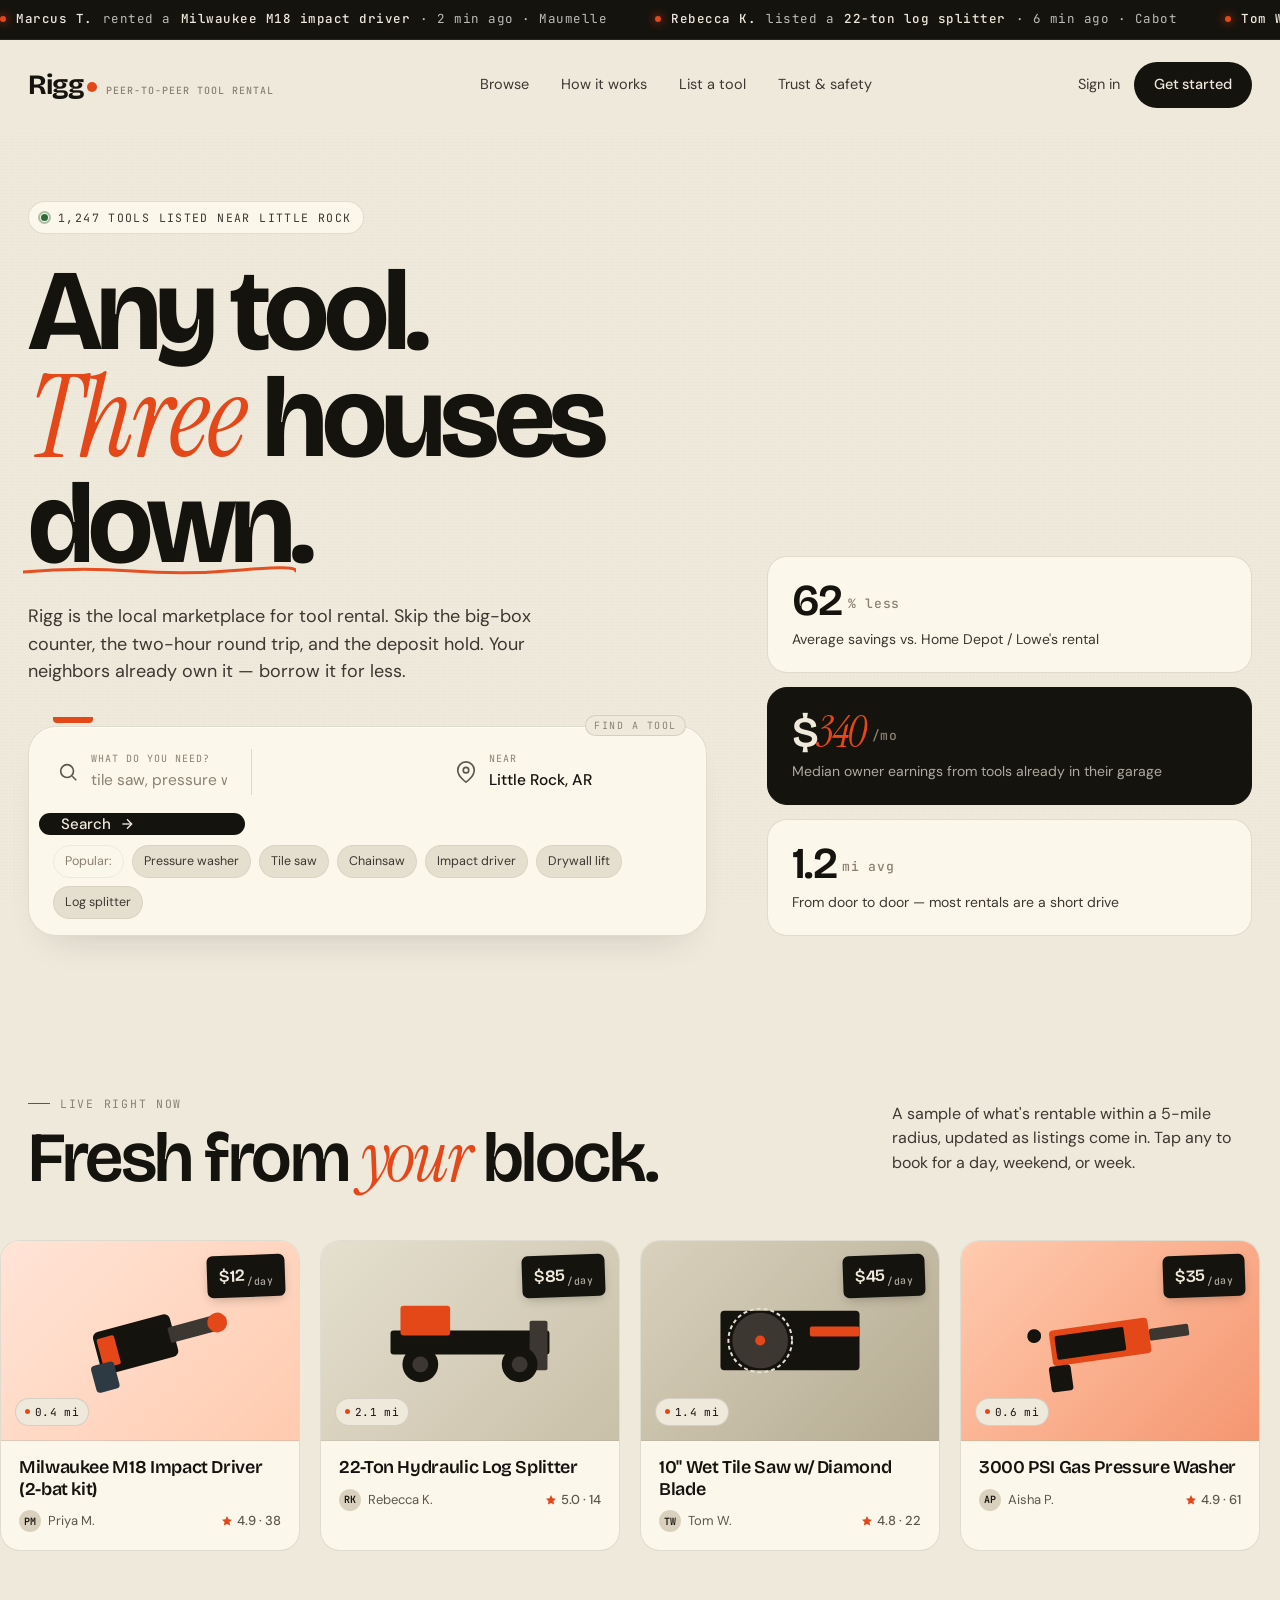
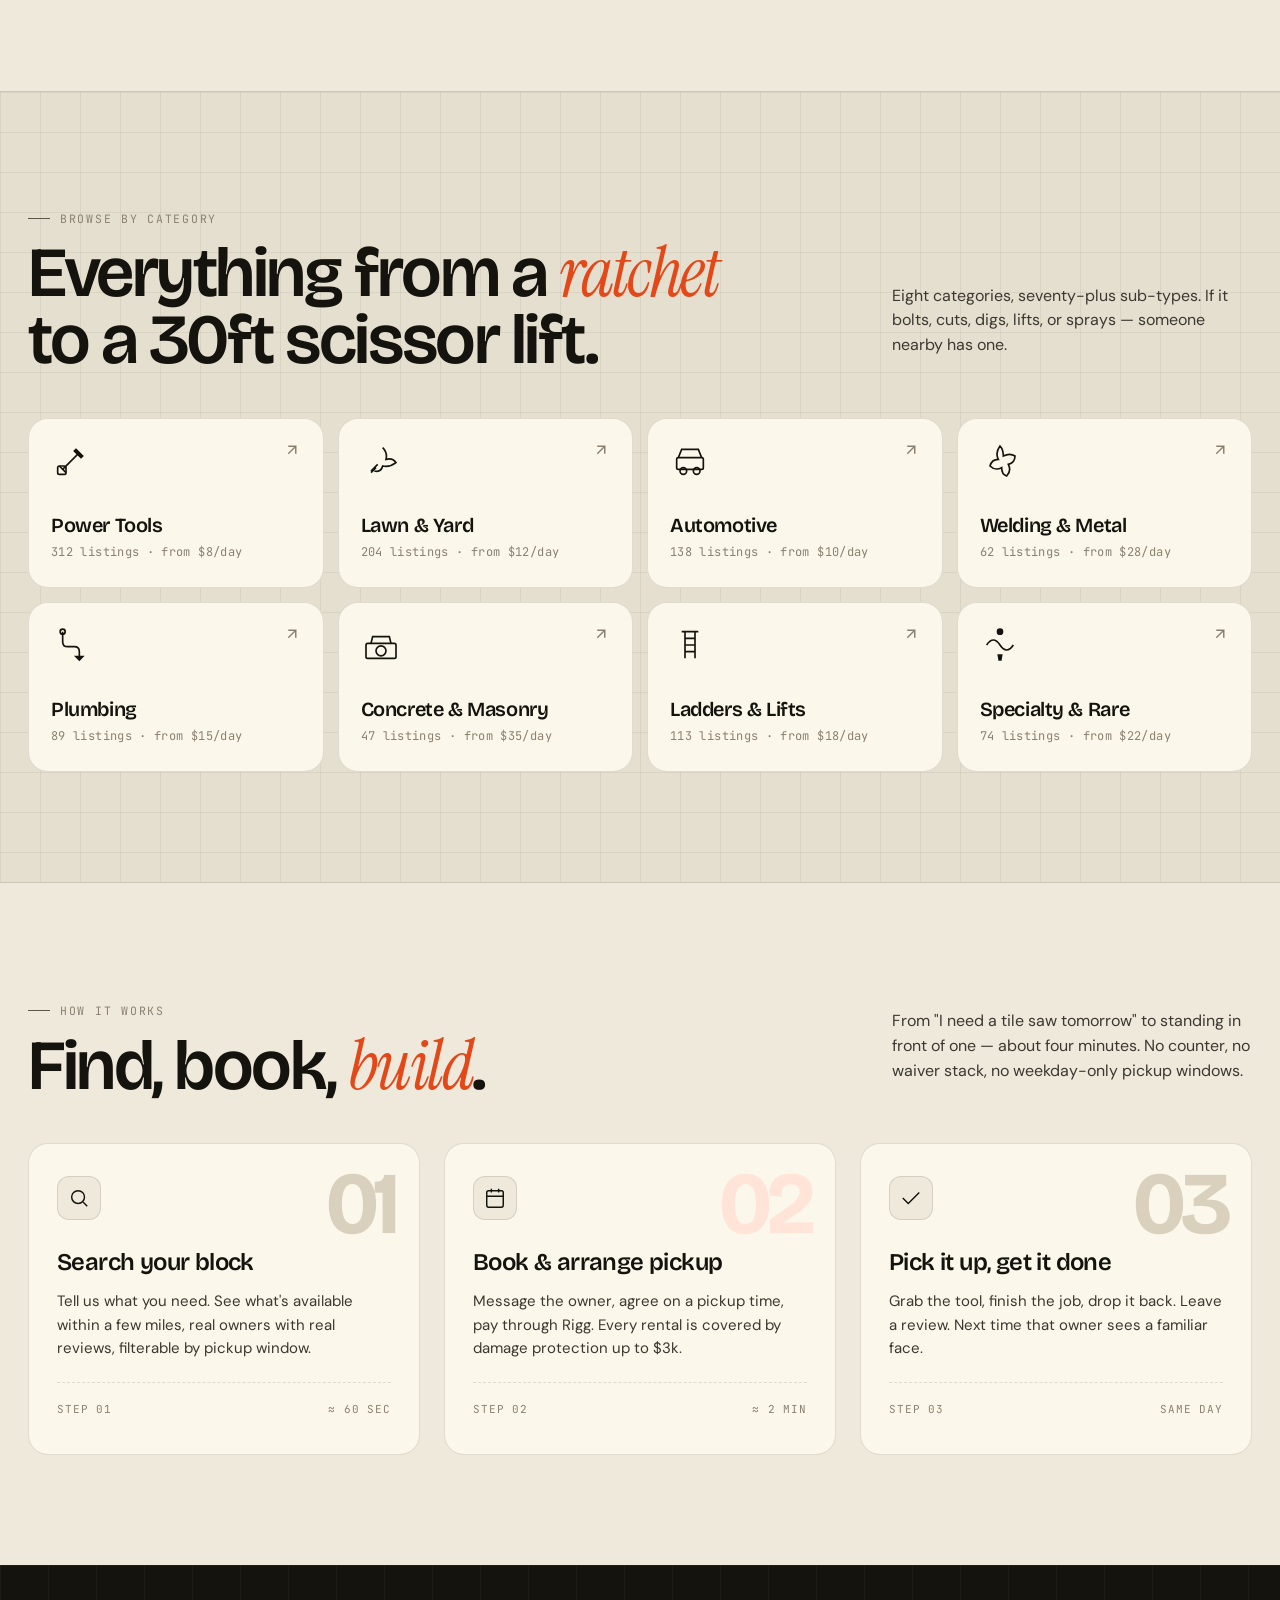
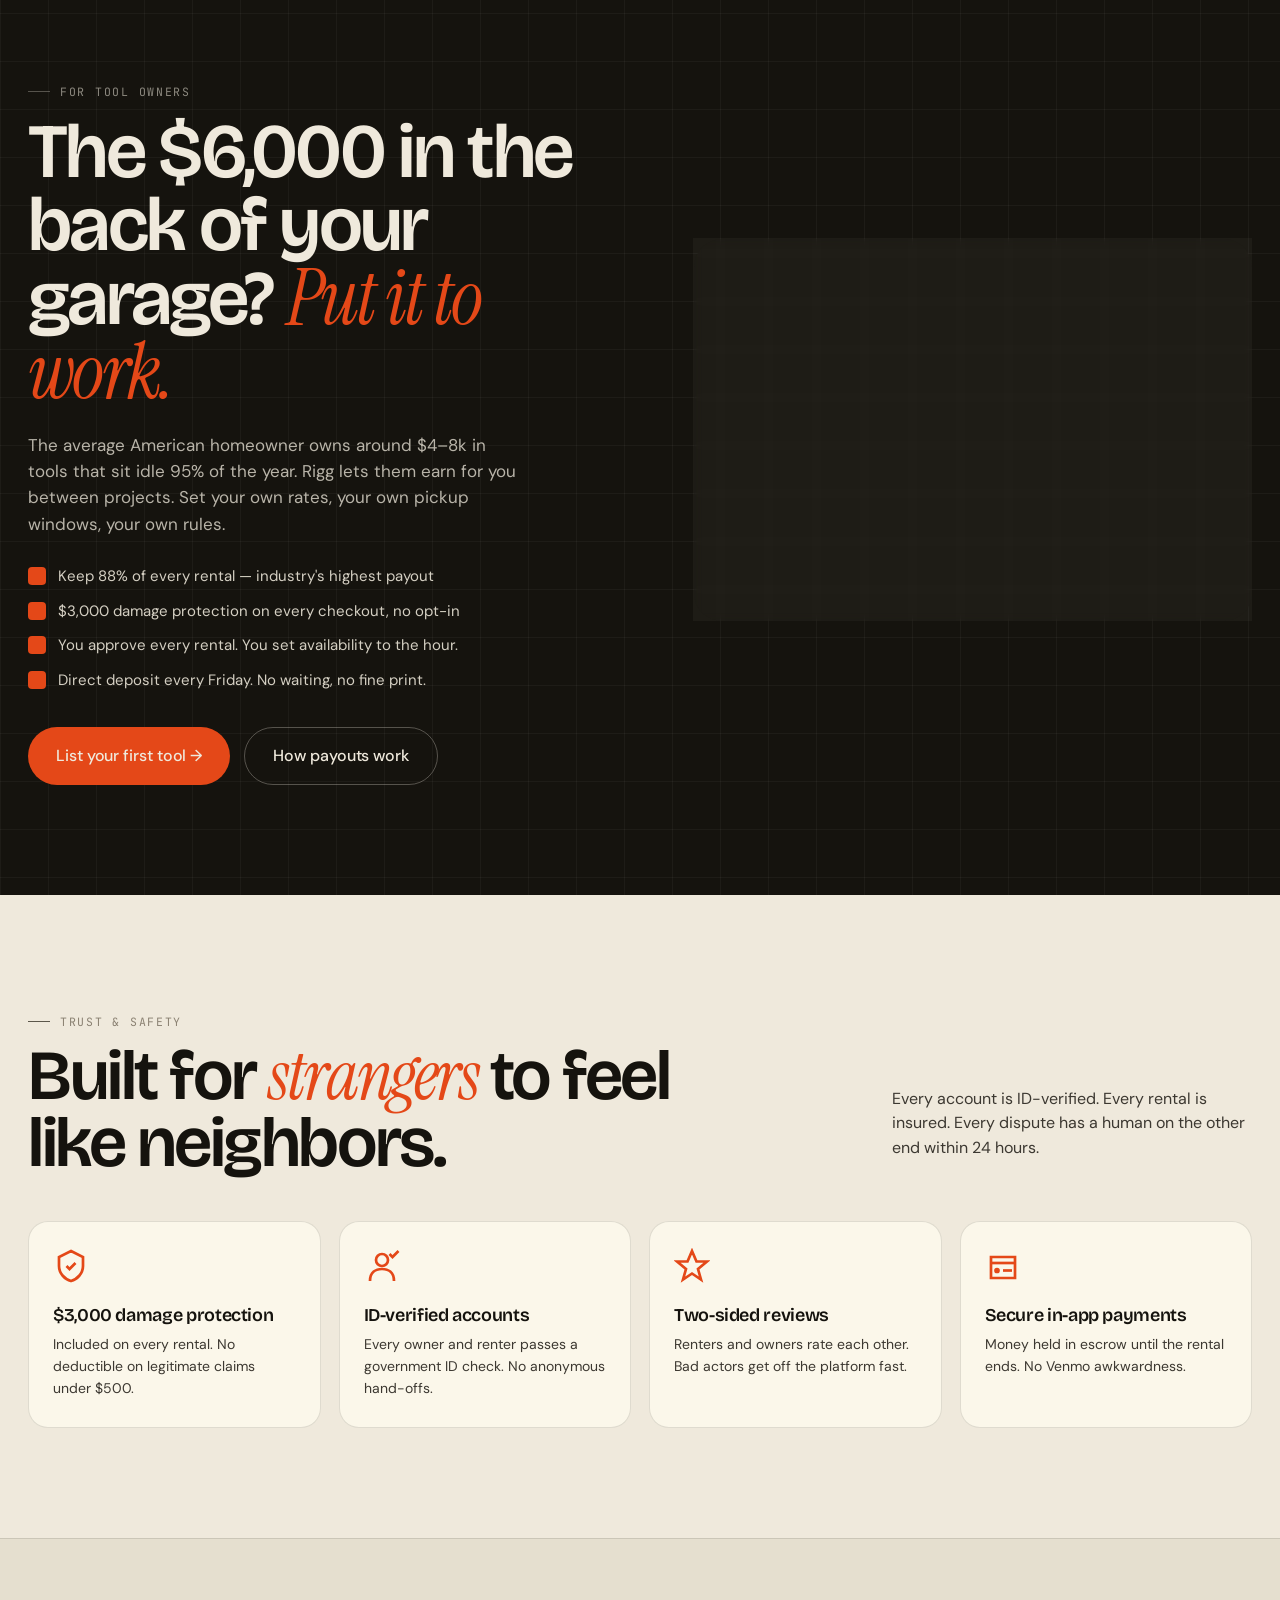
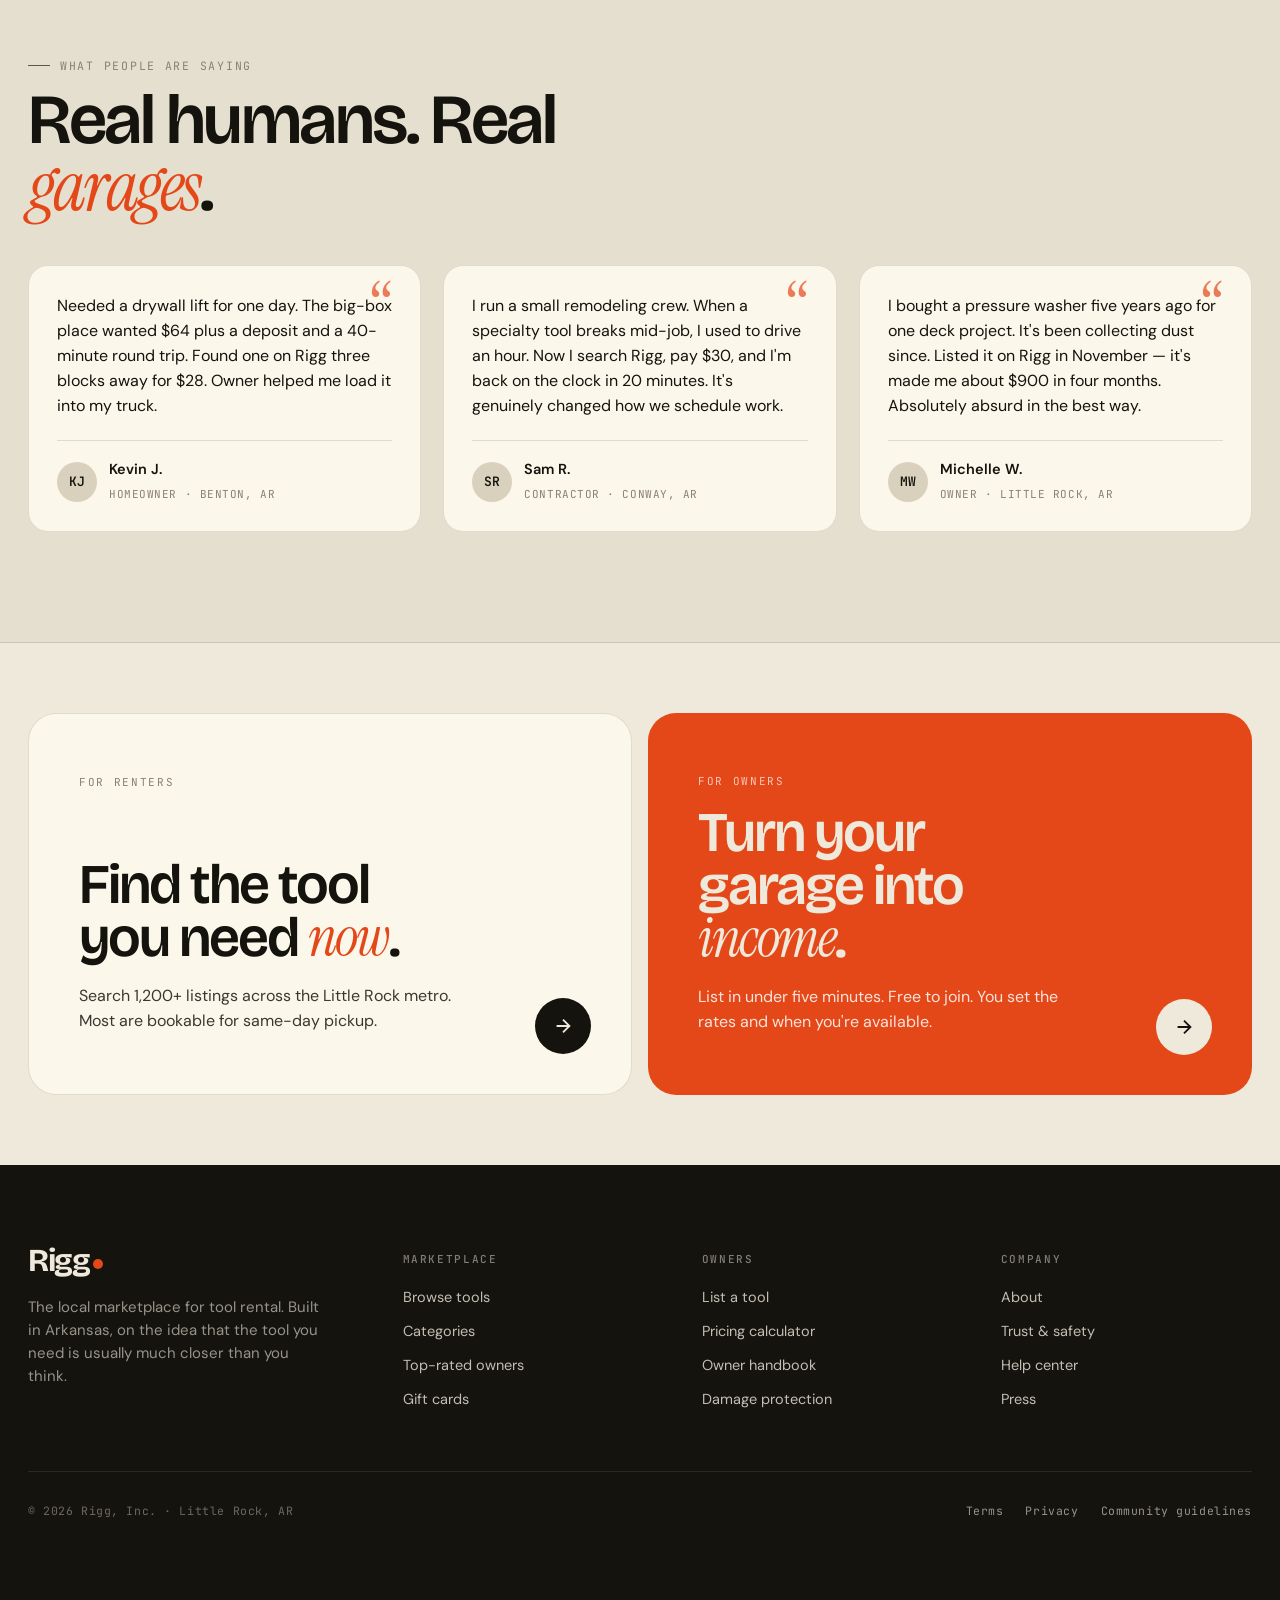
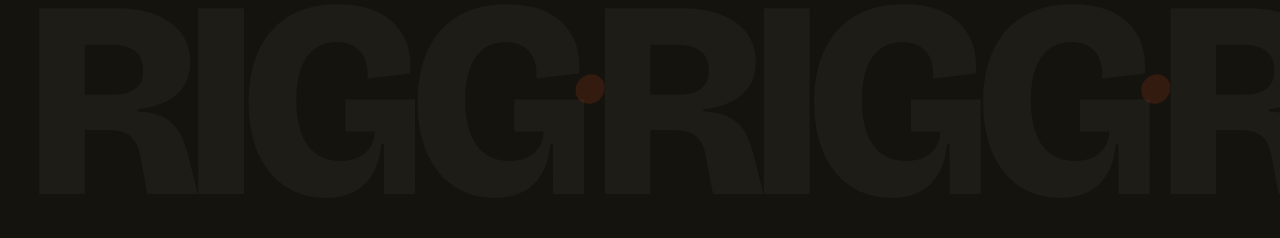
==== index.html @ 00592ddd "Add files via upload" ====
<!DOCTYPE html>
<html lang="en">
<head>
<meta charset="UTF-8" />
<meta name="viewport" content="width=device-width, initial-scale=1.0" />
<title>Rigg — Rent tools from your block</title>
<meta name="description" content="Rent tools from people near you. Skip the big-box rental counter, save money, and earn from gear sitting in your garage." />

<link rel="preconnect" href="https://fonts.googleapis.com">
<link rel="preconnect" href="https://fonts.gstatic.com" crossorigin>
<link href="https://fonts.googleapis.com/css2?family=Bricolage+Grotesque:opsz,wght@12..96,200..800&family=DM+Sans:ital,opsz,wght@0,9..40,300..700;1,9..40,400..500&family=Instrument+Serif:ital@0;1&family=JetBrains+Mono:wght@400;500&display=swap" rel="stylesheet">

<style>
/* ============================================================
   RIGG — design tokens
   ============================================================ */
:root {
  --paper:       #EFE9DC;
  --paper-2:     #E5DFCF;
  --paper-3:     #D9D1BD;
  --card:        #FBF7EA;
  --ink:         #15130E;
  --ink-2:       #3C3831;
  --ink-3:       #5C574B;
  --muted:       #8A8172;
  --line:        rgba(21,19,14,0.12);
  --line-soft:   rgba(21,19,14,0.06);
  --orange:      #E44818;
  --orange-deep: #B83712;
  --orange-soft: #FFE4D7;
  --steel:       #2D3A44;
  --success:     #2F6B3A;

  --f-display: 'Bricolage Grotesque', ui-sans-serif, system-ui, sans-serif;
  --f-serif:   'Instrument Serif', ui-serif, Georgia, serif;
  --f-body:    'DM Sans', ui-sans-serif, system-ui, sans-serif;
  --f-mono:    'JetBrains Mono', ui-monospace, SFMono-Regular, monospace;

  --r-sm: 6px;
  --r-md: 12px;
  --r-lg: 20px;
  --r-xl: 28px;

  --content: 1280px;
  --gutter: 28px;
}

/* ============================================================
   reset + base
   ============================================================ */
*,*::before,*::after { box-sizing: border-box; }
html,body { margin:0; padding:0; }
html { scroll-behavior: smooth; }
body {
  background: var(--paper);
  color: var(--ink);
  font-family: var(--f-body);
  font-size: 16px;
  line-height: 1.5;
  -webkit-font-smoothing: antialiased;
  text-rendering: optimizeLegibility;
  overflow-x: hidden;
}
img, svg { display: block; max-width: 100%; }
a { color: inherit; text-decoration: none; }
button { font: inherit; color: inherit; cursor: pointer; border: 0; background: none; }
input, select { font: inherit; color: inherit; }

/* paper grain + subtle blueprint grid overlay */
body::before {
  content: "";
  position: fixed; inset: 0;
  pointer-events: none;
  z-index: 1;
  opacity: .35;
  background-image:
    radial-gradient(rgba(21,19,14,0.08) 1px, transparent 1px);
  background-size: 3px 3px;
  mix-blend-mode: multiply;
}

.container {
  width: 100%;
  max-width: var(--content);
  margin: 0 auto;
  padding-left: var(--gutter);
  padding-right: var(--gutter);
  position: relative;
  z-index: 2;
}

/* ============================================================
   activity ticker — makes the marketplace feel alive
   ============================================================ */
.ticker {
  background: var(--ink);
  color: var(--paper);
  border-bottom: 1px solid rgba(255,255,255,0.08);
  overflow: hidden;
  position: relative;
  z-index: 5;
}
.ticker__rail {
  display: flex;
  gap: 48px;
  padding: 10px 0;
  white-space: nowrap;
  animation: ticker 60s linear infinite;
  font-family: var(--f-mono);
  font-size: 12.5px;
  letter-spacing: 0.04em;
}
.ticker__rail > span {
  display: inline-flex;
  align-items: center;
  gap: 10px;
  color: rgba(255,255,255,0.72);
}
.ticker__dot {
  width: 6px; height: 6px;
  border-radius: 50%;
  background: var(--orange);
  box-shadow: 0 0 10px var(--orange);
}
.ticker__rail strong { color: var(--paper); font-weight: 500; }
@keyframes ticker {
  from { transform: translateX(0); }
  to   { transform: translateX(-50%); }
}

/* ============================================================
   nav
   ============================================================ */
.nav {
  padding: 22px 0;
  position: sticky;
  top: 0;
  z-index: 50;
  backdrop-filter: blur(8px);
  background: rgba(239,233,220,0.85);
  border-bottom: 1px solid transparent;
  transition: border-color .2s;
}
.nav.is-scrolled { border-color: var(--line); }
.nav__row {
  display: flex;
  align-items: center;
  justify-content: space-between;
  gap: 32px;
}
.logo {
  display: inline-flex;
  align-items: baseline;
  gap: 3px;
  font-family: var(--f-display);
  font-weight: 700;
  font-size: 28px;
  letter-spacing: -0.04em;
  line-height: 1;
}
.logo__dot {
  width: 10px; height: 10px;
  background: var(--orange);
  border-radius: 50%;
  transform: translateY(-2px);
}
.logo sub {
  font-family: var(--f-mono);
  font-size: 10px;
  font-weight: 500;
  letter-spacing: 0.1em;
  color: var(--muted);
  margin-left: 6px;
  vertical-align: middle;
  text-transform: uppercase;
}

.nav__links {
  display: flex;
  gap: 32px;
  font-size: 14.5px;
  color: var(--ink-2);
}
.nav__links a {
  position: relative;
  padding: 4px 0;
  transition: color .15s;
}
.nav__links a:hover { color: var(--ink); }
.nav__links a::after {
  content: ""; position: absolute;
  bottom: -2px; left: 0;
  height: 2px; width: 0;
  background: var(--orange);
  transition: width .2s;
}
.nav__links a:hover::after { width: 100%; }

.nav__cta { display: flex; align-items: center; gap: 14px; }
.nav__signin {
  font-size: 14.5px;
  color: var(--ink-2);
}
.nav__signin:hover { color: var(--ink); }

.btn {
  display: inline-flex;
  align-items: center;
  gap: 8px;
  padding: 12px 20px;
  border-radius: 999px;
  font-weight: 500;
  font-size: 14.5px;
  letter-spacing: -0.005em;
  transition: transform .15s, background .15s, box-shadow .15s;
  cursor: pointer;
  white-space: nowrap;
}
.btn--primary {
  background: var(--ink);
  color: var(--paper);
}
.btn--primary:hover {
  background: var(--orange);
  transform: translateY(-1px);
  box-shadow: 0 8px 20px -6px rgba(228,72,24,0.4);
}
.btn--primary:active { transform: translateY(0); }
.btn--orange {
  background: var(--orange);
  color: var(--paper);
}
.btn--orange:hover {
  background: var(--orange-deep);
  transform: translateY(-1px);
  box-shadow: 0 10px 24px -8px rgba(228,72,24,0.5);
}
.btn--ghost {
  background: transparent;
  color: var(--ink);
  border: 1px solid var(--line);
}
.btn--ghost:hover {
  border-color: var(--ink);
  background: var(--card);
}
.btn--big { padding: 16px 28px; font-size: 16px; }

.nav__burger { display: none; }

/* ============================================================
   hero
   ============================================================ */
.hero {
  padding: 70px 0 40px;
  position: relative;
}
.hero__grid {
  display: grid;
  grid-template-columns: 1.4fr 1fr;
  gap: 60px;
  align-items: end;
}

.eyebrow {
  display: inline-flex;
  align-items: center;
  gap: 10px;
  font-family: var(--f-mono);
  font-size: 11.5px;
  text-transform: uppercase;
  letter-spacing: 0.12em;
  color: var(--ink-2);
  padding: 7px 12px;
  border: 1px solid var(--line);
  border-radius: 999px;
  background: var(--card);
}
.eyebrow__live {
  width: 7px; height: 7px; border-radius: 50%;
  background: var(--success);
  position: relative;
}
.eyebrow__live::after {
  content: ""; position: absolute; inset: -3px;
  border-radius: 50%;
  border: 2px solid var(--success);
  opacity: .4;
  animation: pulse 2s ease-out infinite;
}
@keyframes pulse {
  0% { transform: scale(.7); opacity: .6; }
  100% { transform: scale(1.6); opacity: 0; }
}

.hero h1 {
  font-family: var(--f-display);
  font-weight: 700;
  font-size: clamp(56px, 9vw, 132px);
  line-height: 0.92;
  letter-spacing: -0.045em;
  margin: 24px 0 0;
  color: var(--ink);
}
.hero h1 em {
  font-family: var(--f-serif);
  font-style: italic;
  font-weight: 400;
  color: var(--orange);
  letter-spacing: -0.02em;
}
.hero h1 .scribble {
  display: inline-block;
  position: relative;
}
.hero h1 .scribble::after {
  content: "";
  position: absolute;
  left: -2%;
  right: -2%;
  bottom: 2px;
  height: 10px;
  background: url("data:image/svg+xml;utf8,<svg xmlns='http://www.w3.org/2000/svg' viewBox='0 0 200 10' preserveAspectRatio='none'><path d='M0,7 Q40,2 80,6 T160,5 T200,6' stroke='%23E44818' stroke-width='3' fill='none' stroke-linecap='round'/></svg>") center/100% 100% no-repeat;
  opacity: .95;
}

.hero__sub {
  margin-top: 26px;
  max-width: 540px;
  font-size: 18px;
  line-height: 1.55;
  color: var(--ink-2);
}

/* search console */
.console {
  background: var(--card);
  border: 1px solid var(--line);
  border-radius: var(--r-xl);
  padding: 10px;
  box-shadow:
    0 1px 0 rgba(255,255,255,0.8) inset,
    0 20px 40px -24px rgba(21,19,14,0.2);
  position: relative;
}
.console::before {
  content: "";
  position: absolute;
  top: -10px; left: 24px;
  width: 40px; height: 6px;
  background: var(--orange);
  border-radius: 0 0 4px 4px;
}
.console__label {
  position: absolute;
  top: -12px; right: 20px;
  font-family: var(--f-mono);
  font-size: 10px;
  letter-spacing: 0.15em;
  text-transform: uppercase;
  color: var(--muted);
  background: var(--paper);
  padding: 2px 8px;
  border-radius: 999px;
  border: 1px solid var(--line);
}

.console__row {
  display: grid;
  grid-template-columns: 1fr 180px auto;
  gap: 6px;
  align-items: stretch;
}
.console__field {
  padding: 14px 18px;
  border-radius: var(--r-lg);
  background: transparent;
  transition: background .15s;
  display: flex;
  align-items: center;
  gap: 12px;
}
.console__field:hover { background: rgba(21,19,14,0.03); }
.console__field label {
  display: block;
  font-family: var(--f-mono);
  font-size: 10px;
  letter-spacing: 0.1em;
  text-transform: uppercase;
  color: var(--muted);
  margin-bottom: 2px;
}
.console__field input, .console__field select {
  width: 100%;
  border: 0;
  outline: 0;
  background: transparent;
  font-size: 15.5px;
  font-weight: 500;
  color: var(--ink);
  padding: 0;
}
.console__field input::placeholder { color: var(--muted); font-weight: 400; }
.console__icon {
  width: 22px; height: 22px;
  flex: 0 0 22px;
  color: var(--ink-3);
}
.console__divider {
  width: 1px;
  background: var(--line);
  margin: 12px 0;
}
.console__submit {
  background: var(--ink);
  color: var(--paper);
  border-radius: var(--r-lg);
  padding: 0 22px;
  font-weight: 500;
  font-size: 15px;
  display: flex;
  align-items: center;
  gap: 8px;
  transition: background .15s;
}
.console__submit:hover { background: var(--orange); }
.console__submit svg { width: 16px; height: 16px; }

.console__chips {
  display: flex;
  flex-wrap: wrap;
  gap: 8px;
  padding: 10px 14px 6px;
}
.chip {
  font-size: 12.5px;
  padding: 6px 11px;
  background: var(--paper-2);
  border: 1px solid var(--line-soft);
  border-radius: 999px;
  color: var(--ink-2);
  transition: all .15s;
  cursor: pointer;
}
.chip:hover {
  background: var(--ink);
  color: var(--paper);
  border-color: var(--ink);
}
.chip--ghost { background: transparent; }

/* hero right: stats stack */
.stats-stack {
  display: flex;
  flex-direction: column;
  gap: 14px;
}
.stat-card {
  background: var(--card);
  border: 1px solid var(--line);
  border-radius: var(--r-lg);
  padding: 22px 24px;
  position: relative;
  overflow: hidden;
}
.stat-card::before {
  content: "";
  position: absolute;
  inset: 0;
  background:
    linear-gradient(180deg, transparent 0, transparent 98%, var(--line) 98%, var(--line) 100%),
    linear-gradient(90deg, transparent 0, transparent 98%, var(--line) 98%, var(--line) 100%);
  background-size: 16px 16px;
  opacity: 0.3;
  pointer-events: none;
}
.stat-card__num {
  font-family: var(--f-display);
  font-weight: 600;
  font-size: 44px;
  letter-spacing: -0.035em;
  line-height: 1;
  color: var(--ink);
}
.stat-card__num sub {
  font-family: var(--f-mono);
  font-size: 13px;
  letter-spacing: 0.05em;
  color: var(--muted);
  margin-left: 6px;
  vertical-align: middle;
  font-weight: 500;
}
.stat-card__label {
  margin-top: 6px;
  font-size: 14px;
  color: var(--ink-2);
}
.stat-card--orange {
  background: var(--ink);
  color: var(--paper);
  border-color: var(--ink);
}
.stat-card--orange .stat-card__num,
.stat-card--orange .stat-card__label { color: var(--paper); }
.stat-card--orange .stat-card__num em {
  font-family: var(--f-serif);
  font-style: italic;
  font-weight: 400;
  color: var(--orange);
}
.stat-card--orange .stat-card__label { color: rgba(239,233,220,0.7); }
.stat-card--orange::before { opacity: 0.1; }

/* ============================================================
   section common
   ============================================================ */
.section {
  padding: 110px 0;
  position: relative;
}
.section--pad-sm { padding: 70px 0; }

.section-head {
  display: flex;
  justify-content: space-between;
  align-items: end;
  gap: 40px;
  margin-bottom: 44px;
}
.section-head h2 {
  font-family: var(--f-display);
  font-weight: 600;
  font-size: clamp(38px, 5.5vw, 72px);
  line-height: 0.95;
  letter-spacing: -0.035em;
  margin: 12px 0 0;
  max-width: 720px;
}
.section-head h2 em {
  font-family: var(--f-serif);
  font-style: italic;
  font-weight: 400;
  color: var(--orange);
}
.section-head p {
  max-width: 360px;
  color: var(--ink-2);
  font-size: 16px;
  line-height: 1.55;
}
.section-head__right { flex: 0 0 360px; }

.kicker {
  display: inline-flex;
  align-items: center;
  gap: 10px;
  font-family: var(--f-mono);
  font-size: 11.5px;
  letter-spacing: 0.15em;
  text-transform: uppercase;
  color: var(--muted);
}
.kicker::before {
  content: ""; width: 22px; height: 1px;
  background: var(--ink-3);
}

/* ============================================================
   live listings — horizontal scroll
   ============================================================ */
.listings-section { background: var(--paper); }

.listings-strip {
  display: flex;
  gap: 20px;
  overflow-x: auto;
  padding: 4px 0 30px;
  scroll-snap-type: x mandatory;
  margin: 0 calc(-1 * var(--gutter));
  padding-left: var(--gutter);
  padding-right: var(--gutter);
  scrollbar-width: thin;
  scrollbar-color: var(--ink-3) transparent;
}
.listings-strip::-webkit-scrollbar { height: 6px; }
.listings-strip::-webkit-scrollbar-track { background: transparent; }
.listings-strip::-webkit-scrollbar-thumb { background: var(--line); border-radius: 999px; }

.listing {
  flex: 0 0 300px;
  scroll-snap-align: start;
  background: var(--card);
  border: 1px solid var(--line);
  border-radius: var(--r-lg);
  overflow: hidden;
  transition: transform .2s, box-shadow .2s;
  cursor: pointer;
  position: relative;
}
.listing:hover {
  transform: translateY(-4px);
  box-shadow: 0 20px 40px -20px rgba(21,19,14,0.25);
}
.listing__image {
  height: 200px;
  background: var(--paper-2);
  position: relative;
  overflow: hidden;
  border-bottom: 1px solid var(--line);
}
.listing__price-tag {
  position: absolute;
  top: 14px; right: 14px;
  background: var(--ink);
  color: var(--paper);
  font-family: var(--f-display);
  font-weight: 600;
  padding: 8px 12px;
  border-radius: var(--r-sm);
  font-size: 17px;
  letter-spacing: -0.02em;
  box-shadow: 0 4px 12px -4px rgba(21,19,14,0.35);
  transform: rotate(-2deg);
}
.listing__price-tag sub {
  font-family: var(--f-mono);
  font-size: 10px;
  color: rgba(239,233,220,0.7);
  font-weight: 500;
  letter-spacing: 0.05em;
  margin-left: 2px;
}
.listing__distance {
  position: absolute;
  bottom: 14px; left: 14px;
  background: var(--paper);
  color: var(--ink);
  font-family: var(--f-mono);
  font-size: 11px;
  padding: 5px 9px;
  border-radius: 999px;
  letter-spacing: 0.03em;
  display: inline-flex;
  align-items: center;
  gap: 5px;
  border: 1px solid var(--line);
}
.listing__distance::before {
  content: ""; width: 5px; height: 5px; border-radius: 50%;
  background: var(--orange);
}
.listing__body {
  padding: 16px 18px 18px;
}
.listing__title {
  font-family: var(--f-display);
  font-weight: 600;
  font-size: 18px;
  letter-spacing: -0.02em;
  line-height: 1.2;
  color: var(--ink);
}
.listing__meta {
  margin-top: 10px;
  display: flex;
  justify-content: space-between;
  align-items: center;
  font-size: 13px;
  color: var(--ink-3);
}
.listing__owner {
  display: flex;
  align-items: center;
  gap: 7px;
}
.owner-avatar {
  width: 22px; height: 22px;
  border-radius: 50%;
  background: var(--paper-3);
  color: var(--ink);
  font-size: 10px;
  font-weight: 600;
  display: flex;
  align-items: center;
  justify-content: center;
  font-family: var(--f-mono);
}
.listing__rating {
  display: inline-flex;
  align-items: center;
  gap: 4px;
  font-weight: 500;
}
.listing__rating svg { width: 12px; height: 12px; color: var(--orange); }

/* tool illustration placeholder backgrounds */
.tool-illo { width: 100%; height: 100%; }

/* ============================================================
   categories
   ============================================================ */
.categories-section {
  background: var(--paper-2);
  border-top: 1px solid var(--line);
  border-bottom: 1px solid var(--line);
  position: relative;
}
.categories-section::before {
  content: "";
  position: absolute;
  inset: 0;
  background-image:
    linear-gradient(to right, var(--line-soft) 1px, transparent 1px),
    linear-gradient(to bottom, var(--line-soft) 1px, transparent 1px);
  background-size: 40px 40px;
  pointer-events: none;
}
.cat-grid {
  display: grid;
  grid-template-columns: repeat(4, 1fr);
  gap: 14px;
}
.cat {
  background: var(--card);
  border: 1px solid var(--line);
  border-radius: var(--r-lg);
  padding: 22px 22px 26px;
  cursor: pointer;
  transition: all .2s;
  position: relative;
  overflow: hidden;
  min-height: 170px;
  display: flex;
  flex-direction: column;
  justify-content: space-between;
}
.cat:hover {
  background: var(--ink);
  color: var(--paper);
  transform: translateY(-3px);
  border-color: var(--ink);
}
.cat:hover .cat__count { color: var(--orange); }
.cat:hover .cat__arrow { color: var(--orange); transform: translate(4px, -4px); }
.cat__icon {
  width: 40px; height: 40px;
  color: var(--ink);
  transition: color .2s;
}
.cat:hover .cat__icon { color: var(--paper); }
.cat__arrow {
  position: absolute;
  top: 22px; right: 22px;
  color: var(--muted);
  transition: all .2s;
}
.cat__arrow svg { width: 18px; height: 18px; }
.cat__name {
  font-family: var(--f-display);
  font-size: 20px;
  font-weight: 600;
  letter-spacing: -0.02em;
  line-height: 1.15;
  margin-top: 12px;
}
.cat__count {
  font-family: var(--f-mono);
  font-size: 12px;
  color: var(--muted);
  margin-top: 6px;
  letter-spacing: 0.03em;
}

/* ============================================================
   how it works
   ============================================================ */
.steps {
  display: grid;
  grid-template-columns: repeat(3, 1fr);
  gap: 24px;
  position: relative;
}
.step {
  padding: 32px 28px 36px;
  border-radius: var(--r-lg);
  background: var(--card);
  border: 1px solid var(--line);
  position: relative;
}
.step__num {
  font-family: var(--f-display);
  font-weight: 700;
  font-size: 88px;
  line-height: 1;
  letter-spacing: -0.05em;
  color: var(--paper-3);
  position: absolute;
  top: 16px; right: 24px;
}
.step:nth-child(2) .step__num { color: var(--orange-soft); }
.step__icon {
  width: 44px; height: 44px;
  padding: 10px;
  background: var(--paper);
  border-radius: var(--r-md);
  border: 1px solid var(--line);
  margin-bottom: 24px;
  color: var(--ink);
}
.step h3 {
  font-family: var(--f-display);
  font-weight: 600;
  font-size: 24px;
  letter-spacing: -0.025em;
  margin: 0 0 10px;
}
.step p {
  margin: 0;
  color: var(--ink-2);
  font-size: 15px;
  line-height: 1.55;
}
.step__meta {
  margin-top: 22px;
  padding-top: 18px;
  border-top: 1px dashed var(--line);
  font-family: var(--f-mono);
  font-size: 11px;
  letter-spacing: 0.08em;
  text-transform: uppercase;
  color: var(--muted);
  display: flex;
  justify-content: space-between;
}

/* ============================================================
   earn section — owner conversion + calculator
   ============================================================ */
.earn-section {
  background: var(--ink);
  color: var(--paper);
  position: relative;
  overflow: hidden;
}
.earn-section::before {
  content: "";
  position: absolute;
  inset: 0;
  background-image:
    linear-gradient(to right, rgba(255,255,255,0.04) 1px, transparent 1px),
    linear-gradient(to bottom, rgba(255,255,255,0.04) 1px, transparent 1px);
  background-size: 48px 48px;
  pointer-events: none;
}
.earn__grid {
  display: grid;
  grid-template-columns: 1.05fr 1fr;
  gap: 80px;
  align-items: center;
}
.earn h2 {
  font-family: var(--f-display);
  font-weight: 600;
  font-size: clamp(40px, 6vw, 78px);
  line-height: 0.95;
  letter-spacing: -0.035em;
  margin: 16px 0 0;
  color: var(--paper);
}
.earn h2 em {
  font-family: var(--f-serif);
  font-style: italic;
  font-weight: 400;
  color: var(--orange);
}
.earn .kicker { color: rgba(239,233,220,0.55); }
.earn .kicker::before { background: rgba(239,233,220,0.3); }
.earn p {
  margin-top: 22px;
  max-width: 500px;
  color: rgba(239,233,220,0.75);
  font-size: 17px;
  line-height: 1.55;
}
.earn__bullets {
  margin-top: 28px;
  list-style: none;
  padding: 0;
  display: grid;
  gap: 12px;
}
.earn__bullets li {
  display: flex;
  align-items: center;
  gap: 12px;
  color: rgba(239,233,220,0.88);
  font-size: 15px;
}
.earn__bullets li::before {
  content: "";
  width: 18px; height: 18px;
  flex: 0 0 18px;
  background: var(--orange);
  border-radius: 4px;
  position: relative;
}
.earn__actions { margin-top: 36px; display: flex; gap: 14px; flex-wrap: wrap; }
.btn--paper {
  background: var(--paper);
  color: var(--ink);
}
.btn--paper:hover {
  background: var(--orange);
  color: var(--paper);
  transform: translateY(-1px);
}
.btn--outline-paper {
  background: transparent;
  color: var(--paper);
  border: 1px solid rgba(239,233,220,0.3);
}
.btn--outline-paper:hover {
  border-color: var(--paper);
  background: rgba(239,233,220,0.08);
}

.calc {
  background: rgba(239,233,220,0.04);
  border: 1px solid rgba(239,233,220,0.12);
  border-radius: var(--r-xl);
  padding: 36px 36px 40px;
  position: relative;
  backdrop-filter: blur(4px);
}
.calc__tag {
  position: absolute;
  top: -14px; left: 24px;
  background: var(--orange);
  color: var(--paper);
  font-family: var(--f-mono);
  font-size: 10.5px;
  letter-spacing: 0.12em;
  text-transform: uppercase;
  padding: 5px 10px;
  border-radius: var(--r-sm);
  font-weight: 500;
}
.calc__head {
  display: flex;
  justify-content: space-between;
  align-items: baseline;
  margin-bottom: 8px;
}
.calc__head label {
  font-family: var(--f-mono);
  font-size: 11px;
  letter-spacing: 0.1em;
  text-transform: uppercase;
  color: rgba(239,233,220,0.55);
}
.calc__value {
  font-family: var(--f-display);
  font-weight: 600;
  font-size: 32px;
  letter-spacing: -0.03em;
  color: var(--paper);
}
.calc__slider {
  width: 100%;
  -webkit-appearance: none;
  appearance: none;
  height: 6px;
  border-radius: 999px;
  background: rgba(239,233,220,0.15);
  outline: none;
  margin: 6px 0 22px;
}
.calc__slider::-webkit-slider-thumb {
  -webkit-appearance: none;
  appearance: none;
  width: 24px; height: 24px;
  border-radius: 50%;
  background: var(--orange);
  cursor: pointer;
  border: 3px solid var(--ink);
  box-shadow: 0 0 0 1px var(--orange);
  transition: transform .1s;
}
.calc__slider::-webkit-slider-thumb:active { transform: scale(1.15); }
.calc__slider::-moz-range-thumb {
  width: 24px; height: 24px;
  border-radius: 50%;
  background: var(--orange);
  cursor: pointer;
  border: 3px solid var(--ink);
}
.calc__scale {
  display: flex;
  justify-content: space-between;
  font-family: var(--f-mono);
  font-size: 10.5px;
  letter-spacing: 0.08em;
  color: rgba(239,233,220,0.4);
  margin-top: -14px;
  margin-bottom: 30px;
}
.calc__result {
  border-top: 1px solid rgba(239,233,220,0.12);
  padding-top: 24px;
  display: grid;
  grid-template-columns: 1fr 1fr;
  gap: 20px;
}
.calc__num {
  font-family: var(--f-display);
  font-weight: 700;
  font-size: 56px;
  line-height: 1;
  letter-spacing: -0.04em;
  color: var(--orange);
}
.calc__num small {
  font-family: var(--f-mono);
  font-size: 14px;
  letter-spacing: 0.05em;
  color: rgba(239,233,220,0.5);
  font-weight: 500;
  margin-left: 4px;
}
.calc__result-label {
  font-size: 13px;
  color: rgba(239,233,220,0.6);
  margin-top: 8px;
  line-height: 1.5;
}
.calc__note {
  font-family: var(--f-mono);
  font-size: 10.5px;
  letter-spacing: 0.06em;
  color: rgba(239,233,220,0.35);
  margin-top: 18px;
  text-transform: uppercase;
}

/* ============================================================
   trust & safety
   ============================================================ */
.trust-grid {
  display: grid;
  grid-template-columns: repeat(4, 1fr);
  gap: 18px;
}
.trust-card {
  background: var(--card);
  border: 1px solid var(--line);
  border-radius: var(--r-lg);
  padding: 26px 24px 28px;
  transition: all .2s;
}
.trust-card:hover {
  border-color: var(--ink);
  transform: translateY(-2px);
}
.trust-card__icon {
  width: 36px; height: 36px;
  color: var(--orange);
  margin-bottom: 20px;
}
.trust-card h4 {
  font-family: var(--f-display);
  font-weight: 600;
  font-size: 18px;
  letter-spacing: -0.02em;
  margin: 0 0 8px;
  line-height: 1.25;
}
.trust-card p {
  font-size: 14px;
  color: var(--ink-2);
  margin: 0;
  line-height: 1.55;
}

/* ============================================================
   testimonials
   ============================================================ */
.testimonials-section {
  background: var(--paper-2);
  border-top: 1px solid var(--line);
  border-bottom: 1px solid var(--line);
}
.tm-grid {
  display: grid;
  grid-template-columns: repeat(3, 1fr);
  gap: 22px;
}
.tm {
  background: var(--card);
  border: 1px solid var(--line);
  border-radius: var(--r-lg);
  padding: 28px 28px 26px;
  position: relative;
}
.tm__quote {
  font-family: var(--f-serif);
  font-size: 72px;
  line-height: 0.8;
  color: var(--orange);
  position: absolute;
  top: 18px; right: 24px;
  opacity: .7;
}
.tm__body {
  font-size: 16px;
  line-height: 1.55;
  color: var(--ink);
  margin: 0 0 22px;
}
.tm__author {
  display: flex;
  align-items: center;
  gap: 12px;
  padding-top: 18px;
  border-top: 1px solid var(--line);
}
.tm__avatar {
  width: 40px; height: 40px;
  border-radius: 50%;
  background: var(--paper-3);
  display: flex;
  align-items: center;
  justify-content: center;
  font-family: var(--f-mono);
  font-weight: 600;
  font-size: 13px;
  color: var(--ink);
}
.tm__who strong {
  display: block;
  font-weight: 600;
  font-size: 14.5px;
}
.tm__who small {
  font-family: var(--f-mono);
  font-size: 11px;
  color: var(--muted);
  letter-spacing: 0.05em;
}

/* ============================================================
   big dual CTA
   ============================================================ */
.dual-cta {
  display: grid;
  grid-template-columns: 1fr 1fr;
  gap: 16px;
}
.dual-card {
  border-radius: var(--r-xl);
  padding: 60px 50px;
  position: relative;
  overflow: hidden;
  min-height: 340px;
  display: flex;
  flex-direction: column;
  justify-content: space-between;
  transition: transform .2s;
}
.dual-card:hover { transform: translateY(-3px); }
.dual-card--rent {
  background: var(--card);
  border: 1px solid var(--line);
}
.dual-card--earn {
  background: var(--orange);
  color: var(--paper);
}
.dual-card__tag {
  font-family: var(--f-mono);
  font-size: 11px;
  letter-spacing: 0.15em;
  text-transform: uppercase;
  color: var(--muted);
}
.dual-card--earn .dual-card__tag { color: rgba(255,255,255,0.7); }
.dual-card h3 {
  font-family: var(--f-display);
  font-weight: 600;
  font-size: clamp(36px, 4.5vw, 56px);
  letter-spacing: -0.035em;
  line-height: 0.95;
  margin: 16px 0 20px;
}
.dual-card h3 em {
  font-family: var(--f-serif);
  font-style: italic;
  font-weight: 400;
}
.dual-card--rent h3 em { color: var(--orange); }
.dual-card p {
  font-size: 16px;
  line-height: 1.55;
  color: var(--ink-2);
  margin: 0;
  max-width: 380px;
}
.dual-card--earn p { color: rgba(255,255,255,0.85); }
.dual-card__arrow {
  position: absolute;
  bottom: 40px; right: 40px;
  width: 56px; height: 56px;
  border-radius: 50%;
  background: var(--ink);
  color: var(--paper);
  display: flex;
  align-items: center;
  justify-content: center;
  transition: transform .2s;
}
.dual-card:hover .dual-card__arrow { transform: translate(6px, -6px); }
.dual-card--earn .dual-card__arrow { background: var(--paper); color: var(--ink); }

/* ============================================================
   footer
   ============================================================ */
.footer {
  background: var(--ink);
  color: var(--paper);
  padding: 80px 0 36px;
  position: relative;
}
.footer__top {
  display: grid;
  grid-template-columns: 1.3fr 1fr 1fr 1fr;
  gap: 48px;
  padding-bottom: 60px;
  border-bottom: 1px solid rgba(239,233,220,0.1);
}
.footer .logo { color: var(--paper); font-size: 32px; }
.footer__tag {
  margin-top: 18px;
  color: rgba(239,233,220,0.6);
  font-size: 15px;
  max-width: 300px;
  line-height: 1.55;
}
.footer__col h5 {
  font-family: var(--f-mono);
  font-size: 11px;
  letter-spacing: 0.15em;
  text-transform: uppercase;
  color: rgba(239,233,220,0.5);
  margin: 6px 0 18px;
  font-weight: 500;
}
.footer__col ul {
  list-style: none;
  padding: 0;
  margin: 0;
  display: grid;
  gap: 10px;
}
.footer__col a {
  color: rgba(239,233,220,0.8);
  font-size: 14.5px;
  transition: color .15s;
}
.footer__col a:hover { color: var(--orange); }

.footer__bottom {
  padding-top: 30px;
  display: flex;
  justify-content: space-between;
  align-items: center;
  font-family: var(--f-mono);
  font-size: 11.5px;
  color: rgba(239,233,220,0.4);
  letter-spacing: 0.05em;
}
.footer__bottom a { color: rgba(239,233,220,0.6); }
.footer__bottom a:hover { color: var(--orange); }

/* giant wordmark */
.wordmark {
  font-family: var(--f-display);
  font-weight: 800;
  font-size: clamp(100px, 22vw, 340px);
  line-height: 0.85;
  letter-spacing: -0.05em;
  color: rgba(239,233,220,0.04);
  margin: 60px 0 -20px;
  padding: 0 var(--gutter);
  user-select: none;
  white-space: nowrap;
  overflow: hidden;
}
.wordmark em {
  font-family: var(--f-serif);
  font-style: italic;
  font-weight: 400;
  color: rgba(228,72,24,0.15);
}

/* ============================================================
   entrance animations
   ============================================================ */
@keyframes rise {
  from { opacity: 0; transform: translateY(18px); }
  to   { opacity: 1; transform: translateY(0); }
}
.rise { animation: rise .7s cubic-bezier(.2,.7,.2,1) both; }
.rise-1 { animation-delay: .05s; }
.rise-2 { animation-delay: .15s; }
.rise-3 { animation-delay: .25s; }
.rise-4 { animation-delay: .35s; }
.rise-5 { animation-delay: .45s; }

/* ============================================================
   responsive
   ============================================================ */
@media (max-width: 1024px) {
  .hero__grid { grid-template-columns: 1fr; gap: 40px; }
  .cat-grid { grid-template-columns: repeat(3, 1fr); }
  .steps { grid-template-columns: 1fr; }
  .earn__grid { grid-template-columns: 1fr; gap: 40px; }
  .trust-grid { grid-template-columns: repeat(2, 1fr); }
  .tm-grid { grid-template-columns: 1fr; }
  .footer__top { grid-template-columns: 1fr 1fr; }
}
@media (max-width: 720px) {
  :root { --gutter: 20px; }
  .section { padding: 70px 0; }
  .nav__links, .nav__signin { display: none; }
  .nav__burger { display: flex; }
  .hero { padding: 40px 0 20px; }
  .console__row { grid-template-columns: 1fr; }
  .console__divider { display: none; }
  .console__submit { padding: 16px; justify-content: center; }
  .cat-grid { grid-template-columns: repeat(2, 1fr); }
  .trust-grid { grid-template-columns: 1fr; }
  .dual-cta { grid-template-columns: 1fr; }
  .dual-card { padding: 40px 30px; min-height: 280px; }
  .section-head { flex-direction: column; align-items: start; }
  .section-head__right { flex: none; }
  .footer__top { grid-template-columns: 1fr; gap: 32px; }
  .footer__bottom { flex-direction: column; gap: 10px; align-items: start; }
}
</style>
</head>
<body>

<!-- ============== ACTIVITY TICKER ============== -->
<div class="ticker" aria-label="Live activity">
  <div class="ticker__rail">
    <span><span class="ticker__dot"></span><strong>Marcus T.</strong> rented a <strong>Milwaukee M18 impact driver</strong> · 2 min ago · Maumelle</span>
    <span><span class="ticker__dot"></span><strong>Rebecca K.</strong> listed a <strong>22-ton log splitter</strong> · 6 min ago · Cabot</span>
    <span><span class="ticker__dot"></span><strong>Tom W.</strong> booked a <strong>10" tile saw</strong> for Saturday · 11 min ago · Hillcrest</span>
    <span><span class="ticker__dot"></span><strong>Aisha P.</strong> returned a <strong>3000 PSI pressure washer</strong> · 14 min ago · Bryant</span>
    <span><span class="ticker__dot"></span><strong>Derek H.</strong> earned <strong>$76 this week</strong> renting out his Stihl · 18 min ago · Benton</span>
    <!-- duplicate for seamless loop -->
    <span><span class="ticker__dot"></span><strong>Marcus T.</strong> rented a <strong>Milwaukee M18 impact driver</strong> · 2 min ago · Maumelle</span>
    <span><span class="ticker__dot"></span><strong>Rebecca K.</strong> listed a <strong>22-ton log splitter</strong> · 6 min ago · Cabot</span>
    <span><span class="ticker__dot"></span><strong>Tom W.</strong> booked a <strong>10" tile saw</strong> for Saturday · 11 min ago · Hillcrest</span>
    <span><span class="ticker__dot"></span><strong>Aisha P.</strong> returned a <strong>3000 PSI pressure washer</strong> · 14 min ago · Bryant</span>
    <span><span class="ticker__dot"></span><strong>Derek H.</strong> earned <strong>$76 this week</strong> renting out his Stihl · 18 min ago · Benton</span>
  </div>
</div>

<!-- ============== NAV ============== -->
<nav class="nav" id="nav">
  <div class="container nav__row">
    <a href="#" class="logo" aria-label="Rigg home">
      Rigg<span class="logo__dot"></span>
      <sub>peer-to-peer tool rental</sub>
    </a>
    <div class="nav__links">
      <a href="#browse">Browse</a>
      <a href="#how">How it works</a>
      <a href="#earn">List a tool</a>
      <a href="#trust">Trust &amp; safety</a>
    </div>
    <div class="nav__cta">
      <a href="#" class="nav__signin">Sign in</a>
      <a href="#" class="btn btn--primary">Get started</a>
      <button class="btn btn--ghost nav__burger" aria-label="Menu">
        <svg width="20" height="20" viewBox="0 0 24 24" fill="none" stroke="currentColor" stroke-width="2"><line x1="3" y1="7" x2="21" y2="7"/><line x1="3" y1="17" x2="21" y2="17"/></svg>
      </button>
    </div>
  </div>
</nav>

<!-- ============== HERO ============== -->
<header class="hero">
  <div class="container hero__grid">
    <div>
      <span class="eyebrow rise rise-1"><span class="eyebrow__live"></span>1,247 tools listed near Little Rock</span>
      <h1 class="rise rise-2">
        Any tool.<br>
        <em>Three</em> houses<br>
        <span class="scribble">down</span>.
      </h1>
      <p class="hero__sub rise rise-3">
        Rigg is the local marketplace for tool rental. Skip the big-box counter, the two-hour round trip, and the deposit hold. Your neighbors already own it — borrow it for less.
      </p>

      <div class="console rise rise-4" style="margin-top: 40px;">
        <span class="console__label">Find a tool</span>
        <div class="console__row">
          <div class="console__field">
            <svg class="console__icon" viewBox="0 0 24 24" fill="none" stroke="currentColor" stroke-width="1.8"><circle cx="11" cy="11" r="7"/><line x1="21" y1="21" x2="16.65" y2="16.65"/></svg>
            <div style="flex:1;">
              <label>What do you need?</label>
              <input type="text" placeholder="tile saw, pressure washer, log splitter…" />
            </div>
          </div>
          <div class="console__divider"></div>
          <div class="console__field">
            <svg class="console__icon" viewBox="0 0 24 24" fill="none" stroke="currentColor" stroke-width="1.8"><path d="M21 10c0 7-9 13-9 13s-9-6-9-13a9 9 0 0 1 18 0z"/><circle cx="12" cy="10" r="3"/></svg>
            <div style="flex:1;">
              <label>Near</label>
              <input type="text" value="Little Rock, AR" />
            </div>
          </div>
          <button class="console__submit">
            Search
            <svg viewBox="0 0 24 24" fill="none" stroke="currentColor" stroke-width="2"><line x1="5" y1="12" x2="19" y2="12"/><polyline points="12 5 19 12 12 19"/></svg>
          </button>
        </div>
        <div class="console__chips">
          <span class="chip chip--ghost" style="color: var(--muted); cursor: default;">Popular:</span>
          <button class="chip">Pressure washer</button>
          <button class="chip">Tile saw</button>
          <button class="chip">Chainsaw</button>
          <button class="chip">Impact driver</button>
          <button class="chip">Drywall lift</button>
          <button class="chip">Log splitter</button>
        </div>
      </div>
    </div>

    <div class="stats-stack rise rise-5">
      <div class="stat-card">
        <div class="stat-card__num">62<sub>% less</sub></div>
        <div class="stat-card__label">Average savings vs. Home Depot / Lowe's rental</div>
      </div>
      <div class="stat-card stat-card--orange">
        <div class="stat-card__num">$<em>340</em><sub>/mo</sub></div>
        <div class="stat-card__label">Median owner earnings from tools already in their garage</div>
      </div>
      <div class="stat-card">
        <div class="stat-card__num">1.2<sub>mi avg</sub></div>
        <div class="stat-card__label">From door to door — most rentals are a short drive</div>
      </div>
    </div>
  </div>
</header>

<!-- ============== LIVE LISTINGS ============== -->
<section class="section listings-section" id="browse">
  <div class="container">
    <div class="section-head">
      <div>
        <span class="kicker">Live right now</span>
        <h2>Fresh from <em>your</em> block.</h2>
      </div>
      <div class="section-head__right">
        <p>A sample of what's rentable within a 5-mile radius, updated as listings come in. Tap any to book for a day, weekend, or week.</p>
      </div>
    </div>
  </div>

  <div class="container">
    <div class="listings-strip" id="listingsStrip">
      <!-- 1 -->
      <article class="listing">
        <div class="listing__image" style="background: linear-gradient(135deg, #FFE4D7 0%, #FFCBAF 100%);">
          <svg class="tool-illo" viewBox="0 0 300 200" xmlns="http://www.w3.org/2000/svg">
            <g transform="translate(150 100) rotate(-15)">
              <rect x="-55" y="-22" width="80" height="44" rx="6" fill="#15130E"/>
              <rect x="-52" y="-15" width="18" height="30" rx="2" fill="#E44818"/>
              <rect x="20" y="-8" width="50" height="16" rx="2" fill="#3C3831"/>
              <circle cx="70" cy="0" r="10" fill="#E44818"/>
              <rect x="-65" y="10" width="24" height="28" rx="4" fill="#2D3A44"/>
            </g>
          </svg>
          <div class="listing__price-tag">$12<sub>/day</sub></div>
          <div class="listing__distance">0.4 mi</div>
        </div>
        <div class="listing__body">
          <div class="listing__title">Milwaukee M18 Impact Driver (2-bat kit)</div>
          <div class="listing__meta">
            <div class="listing__owner">
              <div class="owner-avatar">PM</div>
              Priya M.
            </div>
            <span class="listing__rating">
              <svg viewBox="0 0 24 24" fill="currentColor"><polygon points="12 2 15.09 8.26 22 9.27 17 14.14 18.18 21.02 12 17.77 5.82 21.02 7 14.14 2 9.27 8.91 8.26"/></svg>
              4.9 · 38
            </span>
          </div>
        </div>
      </article>

      <!-- 2 -->
      <article class="listing">
        <div class="listing__image" style="background: linear-gradient(135deg, #E5DFCF 0%, #C9C0A8 100%);">
          <svg class="tool-illo" viewBox="0 0 300 200" xmlns="http://www.w3.org/2000/svg">
            <g transform="translate(150 100)">
              <rect x="-80" y="-10" width="160" height="24" rx="3" fill="#15130E"/>
              <rect x="-70" y="-35" width="50" height="30" rx="3" fill="#E44818"/>
              <rect x="60" y="-20" width="18" height="50" rx="2" fill="#3C3831"/>
              <circle cx="-50" cy="24" r="18" fill="#15130E"/>
              <circle cx="-50" cy="24" r="8" fill="#3C3831"/>
              <circle cx="50" cy="24" r="18" fill="#15130E"/>
              <circle cx="50" cy="24" r="8" fill="#3C3831"/>
            </g>
          </svg>
          <div class="listing__price-tag">$85<sub>/day</sub></div>
          <div class="listing__distance">2.1 mi</div>
        </div>
        <div class="listing__body">
          <div class="listing__title">22-Ton Hydraulic Log Splitter</div>
          <div class="listing__meta">
            <div class="listing__owner">
              <div class="owner-avatar">RK</div>
              Rebecca K.
            </div>
            <span class="listing__rating">
              <svg viewBox="0 0 24 24" fill="currentColor"><polygon points="12 2 15.09 8.26 22 9.27 17 14.14 18.18 21.02 12 17.77 5.82 21.02 7 14.14 2 9.27 8.91 8.26"/></svg>
              5.0 · 14
            </span>
          </div>
        </div>
      </article>

      <!-- 3 -->
      <article class="listing">
        <div class="listing__image" style="background: linear-gradient(135deg, #D9D1BD 0%, #B5AB92 100%);">
          <svg class="tool-illo" viewBox="0 0 300 200" xmlns="http://www.w3.org/2000/svg">
            <g transform="translate(150 100)">
              <rect x="-70" y="-30" width="140" height="60" rx="4" fill="#15130E"/>
              <circle cx="-30" cy="0" r="32" fill="none" stroke="#E5DFCF" stroke-width="2" stroke-dasharray="4 3"/>
              <circle cx="-30" cy="0" r="28" fill="#3C3831"/>
              <circle cx="-30" cy="0" r="5" fill="#E44818"/>
              <rect x="20" y="-14" width="50" height="10" rx="2" fill="#E44818"/>
            </g>
          </svg>
          <div class="listing__price-tag">$45<sub>/day</sub></div>
          <div class="listing__distance">1.4 mi</div>
        </div>
        <div class="listing__body">
          <div class="listing__title">10" Wet Tile Saw w/ Diamond Blade</div>
          <div class="listing__meta">
            <div class="listing__owner">
              <div class="owner-avatar">TW</div>
              Tom W.
            </div>
            <span class="listing__rating">
              <svg viewBox="0 0 24 24" fill="currentColor"><polygon points="12 2 15.09 8.26 22 9.27 17 14.14 18.18 21.02 12 17.77 5.82 21.02 7 14.14 2 9.27 8.91 8.26"/></svg>
              4.8 · 22
            </span>
          </div>
        </div>
      </article>

      <!-- 4 -->
      <article class="listing">
        <div class="listing__image" style="background: linear-gradient(135deg, #FFCBAF 0%, #F59670 100%);">
          <svg class="tool-illo" viewBox="0 0 300 200" xmlns="http://www.w3.org/2000/svg">
            <g transform="translate(150 100) rotate(-8)">
              <rect x="-60" y="-18" width="100" height="36" rx="4" fill="#E44818"/>
              <rect x="-55" y="-12" width="70" height="24" rx="2" fill="#15130E"/>
              <rect x="40" y="-6" width="40" height="12" rx="2" fill="#3C3831"/>
              <rect x="-65" y="18" width="22" height="26" rx="3" fill="#15130E"/>
              <circle cx="-75" cy="-15" r="7" fill="#15130E"/>
            </g>
          </svg>
          <div class="listing__price-tag">$35<sub>/day</sub></div>
          <div class="listing__distance">0.6 mi</div>
        </div>
        <div class="listing__body">
          <div class="listing__title">3000 PSI Gas Pressure Washer</div>
          <div class="listing__meta">
            <div class="listing__owner">
              <div class="owner-avatar">AP</div>
              Aisha P.
            </div>
            <span class="listing__rating">
              <svg viewBox="0 0 24 24" fill="currentColor"><polygon points="12 2 15.09 8.26 22 9.27 17 14.14 18.18 21.02 12 17.77 5.82 21.02 7 14.14 2 9.27 8.91 8.26"/></svg>
              4.9 · 61
            </span>
          </div>
        </div>
      </article>

      <!-- 5 -->
      <article class="listing">
        <div class="listing__image" style="background: linear-gradient(135deg, #2D3A44 0%, #4A5A68 100%);">
          <svg class="tool-illo" viewBox="0 0 300 200" xmlns="http://www.w3.org/2000/svg">
            <g transform="translate(150 100) rotate(-10)">
              <rect x="-20" y="-8" width="90" height="16" rx="2" fill="#E44818"/>
              <path d="M70 -8 L110 -4 L110 4 L70 8 Z" fill="#E5DFCF"/>
              <rect x="-80" y="-24" width="60" height="48" rx="8" fill="#15130E"/>
              <circle cx="-70" cy="0" r="8" fill="#E44818"/>
              <rect x="-95" y="-8" width="20" height="16" rx="2" fill="#3C3831"/>
            </g>
          </svg>
          <div class="listing__price-tag">$38<sub>/day</sub></div>
          <div class="listing__distance">1.9 mi</div>
        </div>
        <div class="listing__body">
          <div class="listing__title">Stihl MS 271 Farm Boss Chainsaw</div>
          <div class="listing__meta">
            <div class="listing__owner">
              <div class="owner-avatar">DH</div>
              Derek H.
            </div>
            <span class="listing__rating">
              <svg viewBox="0 0 24 24" fill="currentColor"><polygon points="12 2 15.09 8.26 22 9.27 17 14.14 18.18 21.02 12 17.77 5.82 21.02 7 14.14 2 9.27 8.91 8.26"/></svg>
              5.0 · 27
            </span>
          </div>
        </div>
      </article>

      <!-- 6 -->
      <article class="listing">
        <div class="listing__image" style="background: linear-gradient(135deg, #EFE9DC 0%, #D9D1BD 100%);">
          <svg class="tool-illo" viewBox="0 0 300 200" xmlns="http://www.w3.org/2000/svg">
            <g transform="translate(150 100)">
              <line x1="-50" y1="-60" x2="-50" y2="60" stroke="#15130E" stroke-width="4"/>
              <line x1="50" y1="-60" x2="50" y2="60" stroke="#15130E" stroke-width="4"/>
              <line x1="-50" y1="-40" x2="50" y2="-40" stroke="#15130E" stroke-width="3"/>
              <line x1="-50" y1="-10" x2="50" y2="-10" stroke="#15130E" stroke-width="3"/>
              <line x1="-50" y1="20" x2="50" y2="20" stroke="#15130E" stroke-width="3"/>
              <rect x="-60" y="-65" width="120" height="8" fill="#E44818"/>
            </g>
          </svg>
          <div class="listing__price-tag">$28<sub>/day</sub></div>
          <div class="listing__distance">3.2 mi</div>
        </div>
        <div class="listing__body">
          <div class="listing__title">11-ft Drywall &amp; Panel Lift</div>
          <div class="listing__meta">
            <div class="listing__owner">
              <div class="owner-avatar">LB</div>
              Lisa B.
            </div>
            <span class="listing__rating">
              <svg viewBox="0 0 24 24" fill="currentColor"><polygon points="12 2 15.09 8.26 22 9.27 17 14.14 18.18 21.02 12 17.77 5.82 21.02 7 14.14 2 9.27 8.91 8.26"/></svg>
              4.7 · 9
            </span>
          </div>
        </div>
      </article>

      <!-- 7 -->
      <article class="listing">
        <div class="listing__image" style="background: linear-gradient(135deg, #B83712 0%, #E44818 100%);">
          <svg class="tool-illo" viewBox="0 0 300 200" xmlns="http://www.w3.org/2000/svg">
            <g transform="translate(150 100)">
              <rect x="-55" y="-10" width="110" height="40" rx="4" fill="#15130E"/>
              <rect x="-70" y="-30" width="40" height="24" rx="3" fill="#3C3831"/>
              <circle cx="-40" cy="30" r="14" fill="#15130E" stroke="#EFE9DC" stroke-width="3"/>
              <circle cx="40" cy="30" r="14" fill="#15130E" stroke="#EFE9DC" stroke-width="3"/>
              <rect x="-20" y="-22" width="50" height="12" rx="2" fill="#EFE9DC"/>
            </g>
          </svg>
          <div class="listing__price-tag">$55<sub>/day</sub></div>
          <div class="listing__distance">2.5 mi</div>
        </div>
        <div class="listing__body">
          <div class="listing__title">Honda GX-Powered Plate Compactor</div>
          <div class="listing__meta">
            <div class="listing__owner">
              <div class="owner-avatar">CO</div>
              Chris O.
            </div>
            <span class="listing__rating">
              <svg viewBox="0 0 24 24" fill="currentColor"><polygon points="12 2 15.09 8.26 22 9.27 17 14.14 18.18 21.02 12 17.77 5.82 21.02 7 14.14 2 9.27 8.91 8.26"/></svg>
              4.9 · 18
            </span>
          </div>
        </div>
      </article>

      <!-- 8 -->
      <article class="listing">
        <div class="listing__image" style="background: linear-gradient(135deg, #FBF7EA 0%, #E5DFCF 100%);">
          <svg class="tool-illo" viewBox="0 0 300 200" xmlns="http://www.w3.org/2000/svg">
            <g transform="translate(150 100) rotate(20)">
              <rect x="-70" y="-10" width="100" height="20" rx="3" fill="#E44818"/>
              <rect x="30" y="-5" width="80" height="10" rx="2" fill="#3C3831"/>
              <rect x="-90" y="-20" width="25" height="40" rx="4" fill="#15130E"/>
              <circle cx="110" cy="0" r="6" fill="#15130E"/>
            </g>
          </svg>
          <div class="listing__price-tag">$15<sub>/day</sub></div>
          <div class="listing__distance">0.8 mi</div>
        </div>
        <div class="listing__body">
          <div class="listing__title">DeWalt 20V Sawzall Recip Saw</div>
          <div class="listing__meta">
            <div class="listing__owner">
              <div class="owner-avatar">MT</div>
              Marcus T.
            </div>
            <span class="listing__rating">
              <svg viewBox="0 0 24 24" fill="currentColor"><polygon points="12 2 15.09 8.26 22 9.27 17 14.14 18.18 21.02 12 17.77 5.82 21.02 7 14.14 2 9.27 8.91 8.26"/></svg>
              4.8 · 43
            </span>
          </div>
        </div>
      </article>

    </div>
  </div>
</section>

<!-- ============== CATEGORIES ============== -->
<section class="section categories-section">
  <div class="container">
    <div class="section-head">
      <div>
        <span class="kicker">Browse by category</span>
        <h2>Everything from a <em>ratchet</em> to a 30ft scissor lift.</h2>
      </div>
      <div class="section-head__right">
        <p>Eight categories, seventy-plus sub-types. If it bolts, cuts, digs, lifts, or sprays — someone nearby has one.</p>
      </div>
    </div>

    <div class="cat-grid">
      <a href="#" class="cat">
        <svg class="cat__icon" viewBox="0 0 48 48" fill="none" stroke="currentColor" stroke-width="2"><path d="M14 34 L34 14"/><path d="M10 30 L18 38"/><rect x="8" y="30" width="10" height="10" rx="2"/><path d="M30 10 L38 18 L36 20 L28 12 Z" fill="currentColor"/></svg>
        <div class="cat__arrow"><svg viewBox="0 0 24 24" fill="none" stroke="currentColor" stroke-width="2"><line x1="7" y1="17" x2="17" y2="7"/><polyline points="7 7 17 7 17 17"/></svg></div>
        <div>
          <div class="cat__name">Power Tools</div>
          <div class="cat__count">312 listings · from $8/day</div>
        </div>
      </a>
      <a href="#" class="cat">
        <svg class="cat__icon" viewBox="0 0 48 48" fill="none" stroke="currentColor" stroke-width="2"><path d="M12 36 L20 28 M18 32 L12 38"/><path d="M26 8 Q32 14 30 22 Q38 20 42 26 Q34 32 26 30 Q24 38 16 36" /></svg>
        <div class="cat__arrow"><svg viewBox="0 0 24 24" fill="none" stroke="currentColor" stroke-width="2"><line x1="7" y1="17" x2="17" y2="7"/><polyline points="7 7 17 7 17 17"/></svg></div>
        <div>
          <div class="cat__name">Lawn &amp; Yard</div>
          <div class="cat__count">204 listings · from $12/day</div>
        </div>
      </a>
      <a href="#" class="cat">
        <svg class="cat__icon" viewBox="0 0 48 48" fill="none" stroke="currentColor" stroke-width="2"><rect x="8" y="20" width="32" height="14" rx="2"/><circle cx="16" cy="36" r="4"/><circle cx="32" cy="36" r="4"/><path d="M10 20 L14 10 L34 10 L38 20"/></svg>
        <div class="cat__arrow"><svg viewBox="0 0 24 24" fill="none" stroke="currentColor" stroke-width="2"><line x1="7" y1="17" x2="17" y2="7"/><polyline points="7 7 17 7 17 17"/></svg></div>
        <div>
          <div class="cat__name">Automotive</div>
          <div class="cat__count">138 listings · from $10/day</div>
        </div>
      </a>
      <a href="#" class="cat">
        <svg class="cat__icon" viewBox="0 0 48 48" fill="none" stroke="currentColor" stroke-width="2"><path d="M24 6 Q18 14 22 22 Q14 22 12 30 Q18 36 26 32 Q26 40 32 42 Q38 36 34 28 Q42 26 42 18 Q36 14 28 18 Q28 10 24 6 Z"/></svg>
        <div class="cat__arrow"><svg viewBox="0 0 24 24" fill="none" stroke="currentColor" stroke-width="2"><line x1="7" y1="17" x2="17" y2="7"/><polyline points="7 7 17 7 17 17"/></svg></div>
        <div>
          <div class="cat__name">Welding &amp; Metal</div>
          <div class="cat__count">62 listings · from $28/day</div>
        </div>
      </a>
      <a href="#" class="cat">
        <svg class="cat__icon" viewBox="0 0 48 48" fill="none" stroke="currentColor" stroke-width="2"><path d="M14 8 L14 20 Q14 26 20 26 L28 26 Q34 26 34 32 L34 42"/><circle cx="14" cy="8" r="3"/><path d="M30 38 L34 42 L38 38 Z" fill="currentColor"/></svg>
        <div class="cat__arrow"><svg viewBox="0 0 24 24" fill="none" stroke="currentColor" stroke-width="2"><line x1="7" y1="17" x2="17" y2="7"/><polyline points="7 7 17 7 17 17"/></svg></div>
        <div>
          <div class="cat__name">Plumbing</div>
          <div class="cat__count">89 listings · from $15/day</div>
        </div>
      </a>
      <a href="#" class="cat">
        <svg class="cat__icon" viewBox="0 0 48 48" fill="none" stroke="currentColor" stroke-width="2"><rect x="6" y="22" width="36" height="18" rx="2"/><circle cx="24" cy="31" r="6"/><path d="M12 22 L14 14 L34 14 L36 22"/></svg>
        <div class="cat__arrow"><svg viewBox="0 0 24 24" fill="none" stroke="currentColor" stroke-width="2"><line x1="7" y1="17" x2="17" y2="7"/><polyline points="7 7 17 7 17 17"/></svg></div>
        <div>
          <div class="cat__name">Concrete &amp; Masonry</div>
          <div class="cat__count">47 listings · from $35/day</div>
        </div>
      </a>
      <a href="#" class="cat">
        <svg class="cat__icon" viewBox="0 0 48 48" fill="none" stroke="currentColor" stroke-width="2"><path d="M18 8 L18 40 M30 8 L30 40 M18 16 L30 16 M18 24 L30 24 M18 32 L30 32"/><path d="M14 8 L34 8"/></svg>
        <div class="cat__arrow"><svg viewBox="0 0 24 24" fill="none" stroke="currentColor" stroke-width="2"><line x1="7" y1="17" x2="17" y2="7"/><polyline points="7 7 17 7 17 17"/></svg></div>
        <div>
          <div class="cat__name">Ladders &amp; Lifts</div>
          <div class="cat__count">113 listings · from $18/day</div>
        </div>
      </a>
      <a href="#" class="cat">
        <svg class="cat__icon" viewBox="0 0 48 48" fill="none" stroke="currentColor" stroke-width="2"><path d="M8 24 Q16 12 24 24 T40 24"/><circle cx="24" cy="8" r="3" fill="currentColor"/><path d="M22 36 L26 36 L25 42 L23 42 Z" fill="currentColor"/></svg>
        <div class="cat__arrow"><svg viewBox="0 0 24 24" fill="none" stroke="currentColor" stroke-width="2"><line x1="7" y1="17" x2="17" y2="7"/><polyline points="7 7 17 7 17 17"/></svg></div>
        <div>
          <div class="cat__name">Specialty &amp; Rare</div>
          <div class="cat__count">74 listings · from $22/day</div>
        </div>
      </a>
    </div>
  </div>
</section>

<!-- ============== HOW IT WORKS ============== -->
<section class="section" id="how">
  <div class="container">
    <div class="section-head">
      <div>
        <span class="kicker">How it works</span>
        <h2>Find, book, <em>build</em>.</h2>
      </div>
      <div class="section-head__right">
        <p>From "I need a tile saw tomorrow" to standing in front of one — about four minutes. No counter, no waiver stack, no weekday-only pickup windows.</p>
      </div>
    </div>

    <div class="steps">
      <div class="step">
        <div class="step__num">01</div>
        <svg class="step__icon" viewBox="0 0 24 24" fill="none" stroke="currentColor" stroke-width="1.6"><circle cx="11" cy="11" r="7"/><line x1="21" y1="21" x2="16.65" y2="16.65"/></svg>
        <h3>Search your block</h3>
        <p>Tell us what you need. See what's available within a few miles, real owners with real reviews, filterable by pickup window.</p>
        <div class="step__meta"><span>Step 01</span><span>≈ 60 sec</span></div>
      </div>
      <div class="step">
        <div class="step__num">02</div>
        <svg class="step__icon" viewBox="0 0 24 24" fill="none" stroke="currentColor" stroke-width="1.6"><rect x="3" y="4" width="18" height="18" rx="2"/><line x1="16" y1="2" x2="16" y2="6"/><line x1="8" y1="2" x2="8" y2="6"/><line x1="3" y1="10" x2="21" y2="10"/></svg>
        <h3>Book &amp; arrange pickup</h3>
        <p>Message the owner, agree on a pickup time, pay through Rigg. Every rental is covered by damage protection up to $3k.</p>
        <div class="step__meta"><span>Step 02</span><span>≈ 2 min</span></div>
      </div>
      <div class="step">
        <div class="step__num">03</div>
        <svg class="step__icon" viewBox="0 0 24 24" fill="none" stroke="currentColor" stroke-width="1.6"><path d="M3 12 L9 18 L21 6"/></svg>
        <h3>Pick it up, get it done</h3>
        <p>Grab the tool, finish the job, drop it back. Leave a review. Next time that owner sees a familiar face.</p>
        <div class="step__meta"><span>Step 03</span><span>Same day</span></div>
      </div>
    </div>
  </div>
</section>

<!-- ============== EARN SECTION ============== -->
<section class="section earn-section" id="earn">
  <div class="container earn earn__grid">
    <div>
      <span class="kicker">For tool owners</span>
      <h2>The $6,000 in the back of your garage? <em>Put it to work.</em></h2>
      <p>
        The average American homeowner owns around $4–8k in tools that sit idle 95% of the year. Rigg lets them earn for you between projects. Set your own rates, your own pickup windows, your own rules.
      </p>
      <ul class="earn__bullets">
        <li>Keep 88% of every rental — industry's highest payout</li>
        <li>$3,000 damage protection on every checkout, no opt-in</li>
        <li>You approve every rental. You set availability to the hour.</li>
        <li>Direct deposit every Friday. No waiting, no fine print.</li>
      </ul>
      <div class="earn__actions">
        <a href="#" class="btn btn--orange btn--big">List your first tool →</a>
        <a href="#" class="btn btn--outline-paper btn--big">How payouts work</a>
      </div>
    </div>

    <!-- earnings calculator -->
    <div class="calc">
      <span class="calc__tag">Earnings estimator</span>
      <div class="calc__head">
        <label>Value of your tools</label>
        <span class="calc__value" id="calcVal">$4,500</span>
      </div>
      <input type="range" min="500" max="20000" step="100" value="4500" class="calc__slider" id="calcSlider" />
      <div class="calc__scale">
        <span>$500</span>
        <span>$5k</span>
        <span>$10k</span>
        <span>$20k</span>
      </div>
      <div class="calc__result">
        <div>
          <div class="calc__num" id="calcMonth">$338<small>/mo</small></div>
          <div class="calc__result-label">Estimated monthly earnings at typical utilization</div>
        </div>
        <div>
          <div class="calc__num" id="calcYear">$4,056<small>/yr</small></div>
          <div class="calc__result-label">Projected annual earnings, net of Rigg's 12% fee</div>
        </div>
      </div>
      <div class="calc__note">Based on median rental frequency in ZIP 72201. Actual earnings depend on demand, pricing, and availability.</div>
    </div>
  </div>
</section>

<!-- ============== TRUST & SAFETY ============== -->
<section class="section" id="trust">
  <div class="container">
    <div class="section-head">
      <div>
        <span class="kicker">Trust &amp; safety</span>
        <h2>Built for <em>strangers</em> to feel like neighbors.</h2>
      </div>
      <div class="section-head__right">
        <p>Every account is ID-verified. Every rental is insured. Every dispute has a human on the other end within 24 hours.</p>
      </div>
    </div>

    <div class="trust-grid">
      <div class="trust-card">
        <svg class="trust-card__icon" viewBox="0 0 24 24" fill="none" stroke="currentColor" stroke-width="1.8"><path d="M12 2 L20 6 V12 C20 17 16 21 12 22 C8 21 4 17 4 12 V6 Z"/><path d="M9 12 L11 14 L15 10"/></svg>
        <h4>$3,000 damage protection</h4>
        <p>Included on every rental. No deductible on legitimate claims under $500.</p>
      </div>
      <div class="trust-card">
        <svg class="trust-card__icon" viewBox="0 0 24 24" fill="none" stroke="currentColor" stroke-width="1.8"><circle cx="12" cy="8" r="4"/><path d="M4 22 C4 16 8 14 12 14 C16 14 20 16 20 22"/><path d="M17 4 L19 6 L23 2"/></svg>
        <h4>ID-verified accounts</h4>
        <p>Every owner and renter passes a government ID check. No anonymous hand-offs.</p>
      </div>
      <div class="trust-card">
        <svg class="trust-card__icon" viewBox="0 0 24 24" fill="none" stroke="currentColor" stroke-width="1.8"><path d="M12 2 L15 9 L22 9 L16 14 L18 21 L12 17 L6 21 L8 14 L2 9 L9 9 Z"/></svg>
        <h4>Two-sided reviews</h4>
        <p>Renters and owners rate each other. Bad actors get off the platform fast.</p>
      </div>
      <div class="trust-card">
        <svg class="trust-card__icon" viewBox="0 0 24 24" fill="none" stroke="currentColor" stroke-width="1.8"><path d="M4 6 H20 V20 H4 Z"/><path d="M4 10 H20"/><circle cx="8" cy="15" r="1" fill="currentColor"/><path d="M12 15 H18"/></svg>
        <h4>Secure in-app payments</h4>
        <p>Money held in escrow until the rental ends. No Venmo awkwardness.</p>
      </div>
    </div>
  </div>
</section>

<!-- ============== TESTIMONIALS ============== -->
<section class="section testimonials-section">
  <div class="container">
    <div class="section-head">
      <div>
        <span class="kicker">What people are saying</span>
        <h2>Real humans. Real <em>garages</em>.</h2>
      </div>
    </div>

    <div class="tm-grid">
      <div class="tm">
        <div class="tm__quote">“</div>
        <p class="tm__body">Needed a drywall lift for one day. The big-box place wanted $64 plus a deposit and a 40-minute round trip. Found one on Rigg three blocks away for $28. Owner helped me load it into my truck.</p>
        <div class="tm__author">
          <div class="tm__avatar">KJ</div>
          <div class="tm__who">
            <strong>Kevin J.</strong>
            <small>HOMEOWNER · BENTON, AR</small>
          </div>
        </div>
      </div>
      <div class="tm">
        <div class="tm__quote">“</div>
        <p class="tm__body">I run a small remodeling crew. When a specialty tool breaks mid-job, I used to drive an hour. Now I search Rigg, pay $30, and I'm back on the clock in 20 minutes. It's genuinely changed how we schedule work.</p>
        <div class="tm__author">
          <div class="tm__avatar">SR</div>
          <div class="tm__who">
            <strong>Sam R.</strong>
            <small>CONTRACTOR · CONWAY, AR</small>
          </div>
        </div>
      </div>
      <div class="tm">
        <div class="tm__quote">“</div>
        <p class="tm__body">I bought a pressure washer five years ago for one deck project. It's been collecting dust since. Listed it on Rigg in November — it's made me about $900 in four months. Absolutely absurd in the best way.</p>
        <div class="tm__author">
          <div class="tm__avatar">MW</div>
          <div class="tm__who">
            <strong>Michelle W.</strong>
            <small>OWNER · LITTLE ROCK, AR</small>
          </div>
        </div>
      </div>
    </div>
  </div>
</section>

<!-- ============== DUAL CTA ============== -->
<section class="section section--pad-sm">
  <div class="container">
    <div class="dual-cta">
      <a href="#" class="dual-card dual-card--rent">
        <div class="dual-card__tag">For renters</div>
        <div>
          <h3>Find the tool<br>you need <em>now</em>.</h3>
          <p>Search 1,200+ listings across the Little Rock metro. Most are bookable for same-day pickup.</p>
        </div>
        <div class="dual-card__arrow">
          <svg width="22" height="22" viewBox="0 0 24 24" fill="none" stroke="currentColor" stroke-width="2"><line x1="5" y1="12" x2="19" y2="12"/><polyline points="12 5 19 12 12 19"/></svg>
        </div>
      </a>
      <a href="#" class="dual-card dual-card--earn">
        <div class="dual-card__tag">For owners</div>
        <div>
          <h3>Turn your<br>garage into<br><em>income</em>.</h3>
          <p>List in under five minutes. Free to join. You set the rates and when you're available.</p>
        </div>
        <div class="dual-card__arrow">
          <svg width="22" height="22" viewBox="0 0 24 24" fill="none" stroke="currentColor" stroke-width="2"><line x1="5" y1="12" x2="19" y2="12"/><polyline points="12 5 19 12 12 19"/></svg>
        </div>
      </a>
    </div>
  </div>
</section>

<!-- ============== FOOTER ============== -->
<footer class="footer">
  <div class="container">
    <div class="footer__top">
      <div>
        <span class="logo">Rigg<span class="logo__dot"></span></span>
        <p class="footer__tag">The local marketplace for tool rental. Built in Arkansas, on the idea that the tool you need is usually much closer than you think.</p>
      </div>
      <div class="footer__col">
        <h5>Marketplace</h5>
        <ul>
          <li><a href="#">Browse tools</a></li>
          <li><a href="#">Categories</a></li>
          <li><a href="#">Top-rated owners</a></li>
          <li><a href="#">Gift cards</a></li>
        </ul>
      </div>
      <div class="footer__col">
        <h5>Owners</h5>
        <ul>
          <li><a href="#">List a tool</a></li>
          <li><a href="#">Pricing calculator</a></li>
          <li><a href="#">Owner handbook</a></li>
          <li><a href="#">Damage protection</a></li>
        </ul>
      </div>
      <div class="footer__col">
        <h5>Company</h5>
        <ul>
          <li><a href="#">About</a></li>
          <li><a href="#">Trust &amp; safety</a></li>
          <li><a href="#">Help center</a></li>
          <li><a href="#">Press</a></li>
        </ul>
      </div>
    </div>
    <div class="footer__bottom">
      <div>© 2026 Rigg, Inc. · Little Rock, AR</div>
      <div style="display: flex; gap: 22px;">
        <a href="#">Terms</a>
        <a href="#">Privacy</a>
        <a href="#">Community guidelines</a>
      </div>
    </div>
  </div>

  <div class="wordmark" aria-hidden="true">RIGG<em>·</em>RIGG<em>·</em>RIGG</div>
</footer>

<script>
// ============================================================
// earnings calculator — updates on drag
// ============================================================
(function(){
  var slider = document.getElementById('calcSlider');
  var val = document.getElementById('calcVal');
  var monthEl = document.getElementById('calcMonth');
  var yearEl = document.getElementById('calcYear');
  if (!slider) return;

  function fmt(n) {
    return '$' + Math.round(n).toLocaleString('en-US');
  }

  function update() {
    var v = +slider.value;
    // typical utilization: 8.5% monthly gross, minus 12% platform fee = ~7.5% net
    var monthly = v * 0.075;
    var yearly  = monthly * 12;
    val.textContent = fmt(v);
    monthEl.innerHTML = fmt(monthly) + '<small>/mo</small>';
    yearEl.innerHTML  = fmt(yearly)  + '<small>/yr</small>';

    // paint the slider fill
    var pct = ((v - +slider.min) / (+slider.max - +slider.min)) * 100;
    slider.style.background =
      'linear-gradient(90deg, #E44818 0%, #E44818 ' + pct + '%, rgba(239,233,220,0.15) ' + pct + '%, rgba(239,233,220,0.15) 100%)';
  }
  slider.addEventListener('input', update);
  update();
})();

// ============================================================
// nav shadow on scroll
// ============================================================
(function(){
  var nav = document.getElementById('nav');
  if (!nav) return;
  var onScroll = function() {
    if (window.scrollY > 8) nav.classList.add('is-scrolled');
    else nav.classList.remove('is-scrolled');
  };
  window.addEventListener('scroll', onScroll, { passive: true });
  onScroll();
})();

// ============================================================
// chip → search input
// ============================================================
(function(){
  var chips = document.querySelectorAll('.console__chips .chip:not(.chip--ghost)');
  var input = document.querySelector('.console input[type="text"]');
  chips.forEach(function(chip){
    chip.addEventListener('click', function(){
      if (!input) return;
      input.value = chip.textContent.trim();
      input.focus();
    });
  });
})();
</script>
</body>
</html>
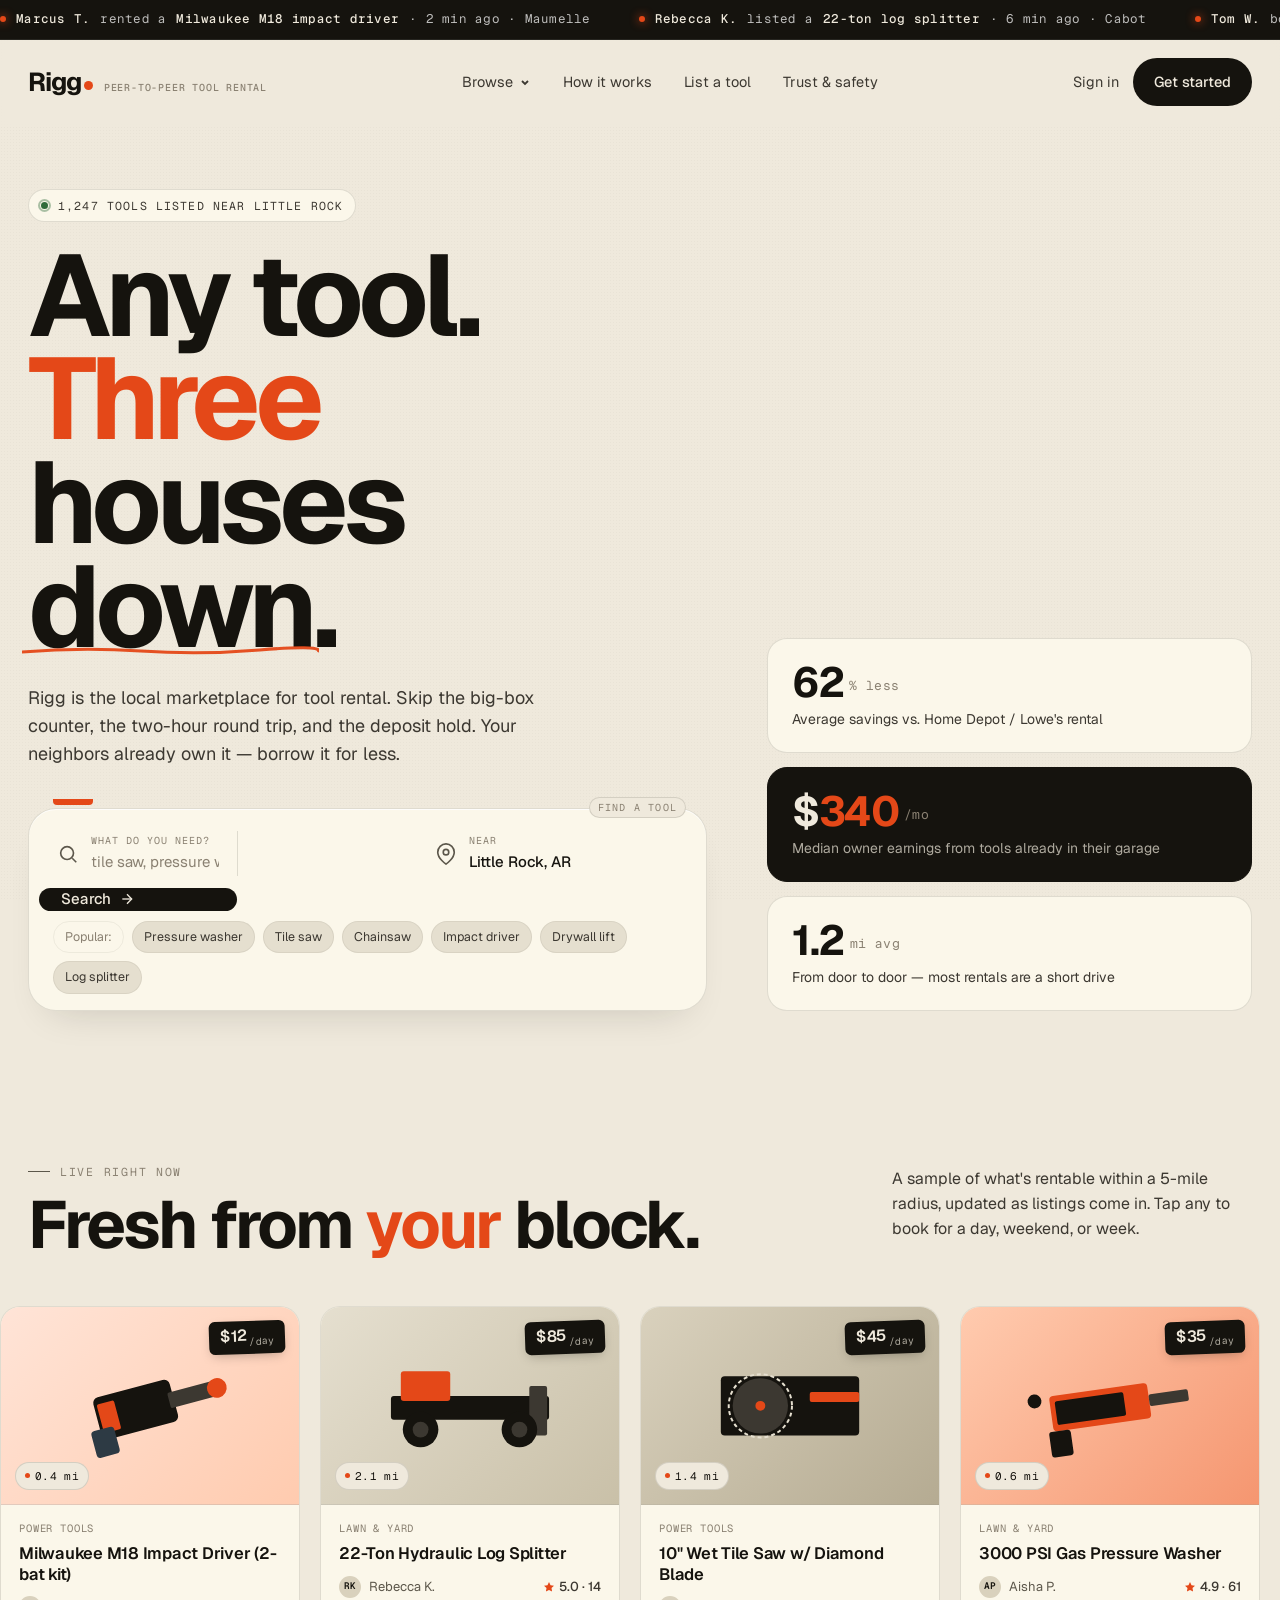
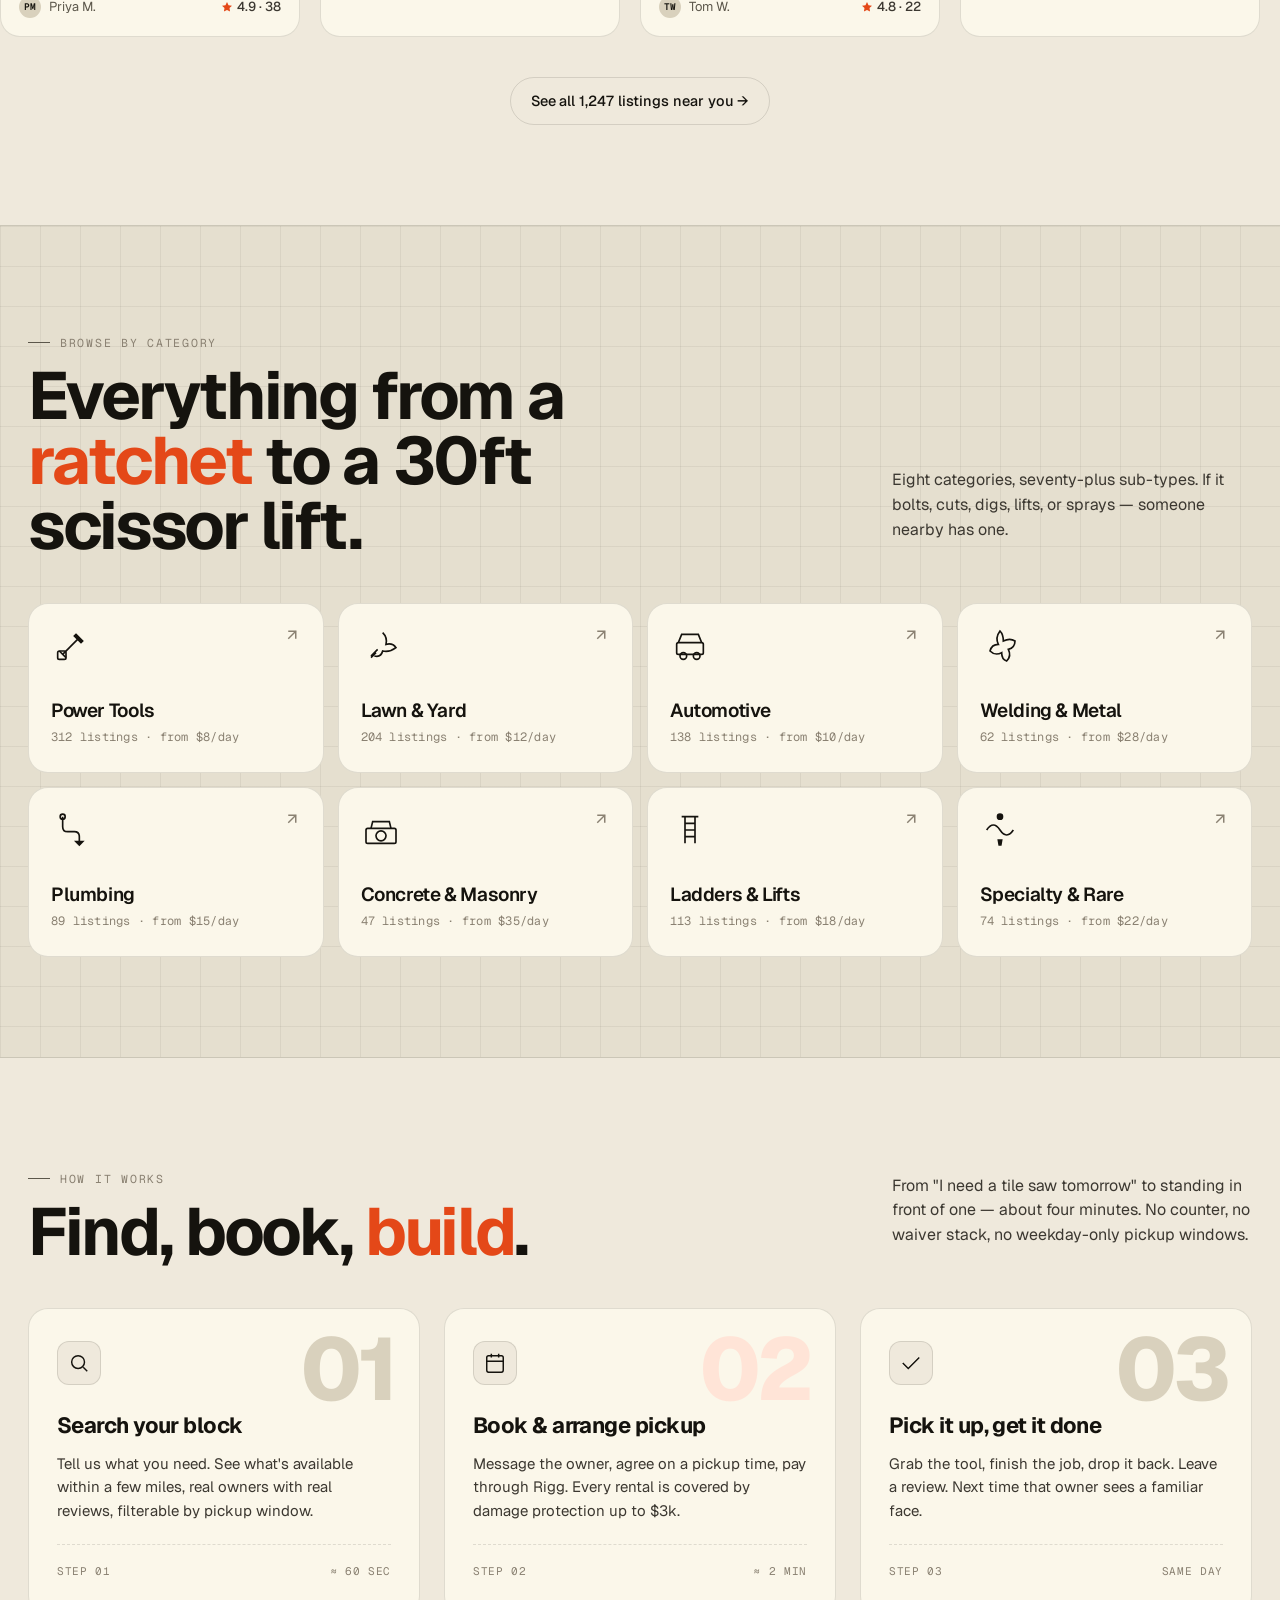
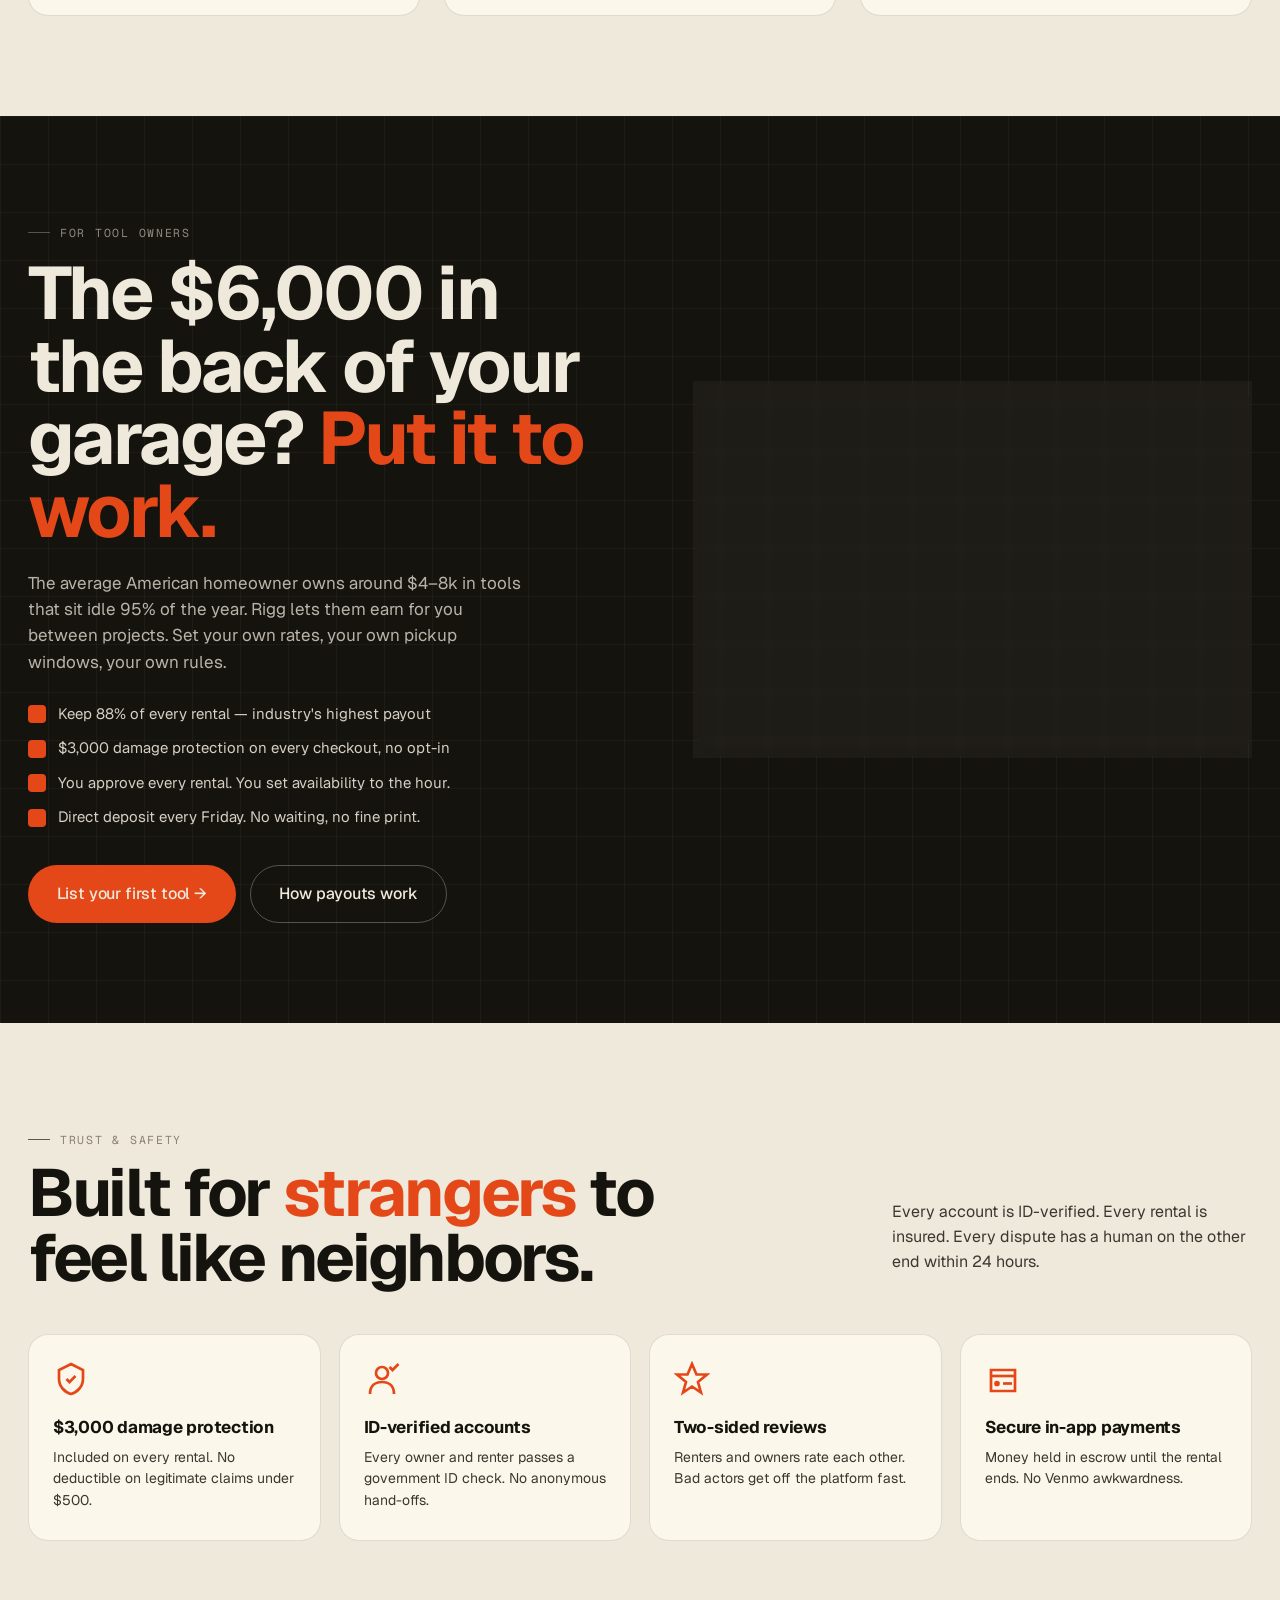
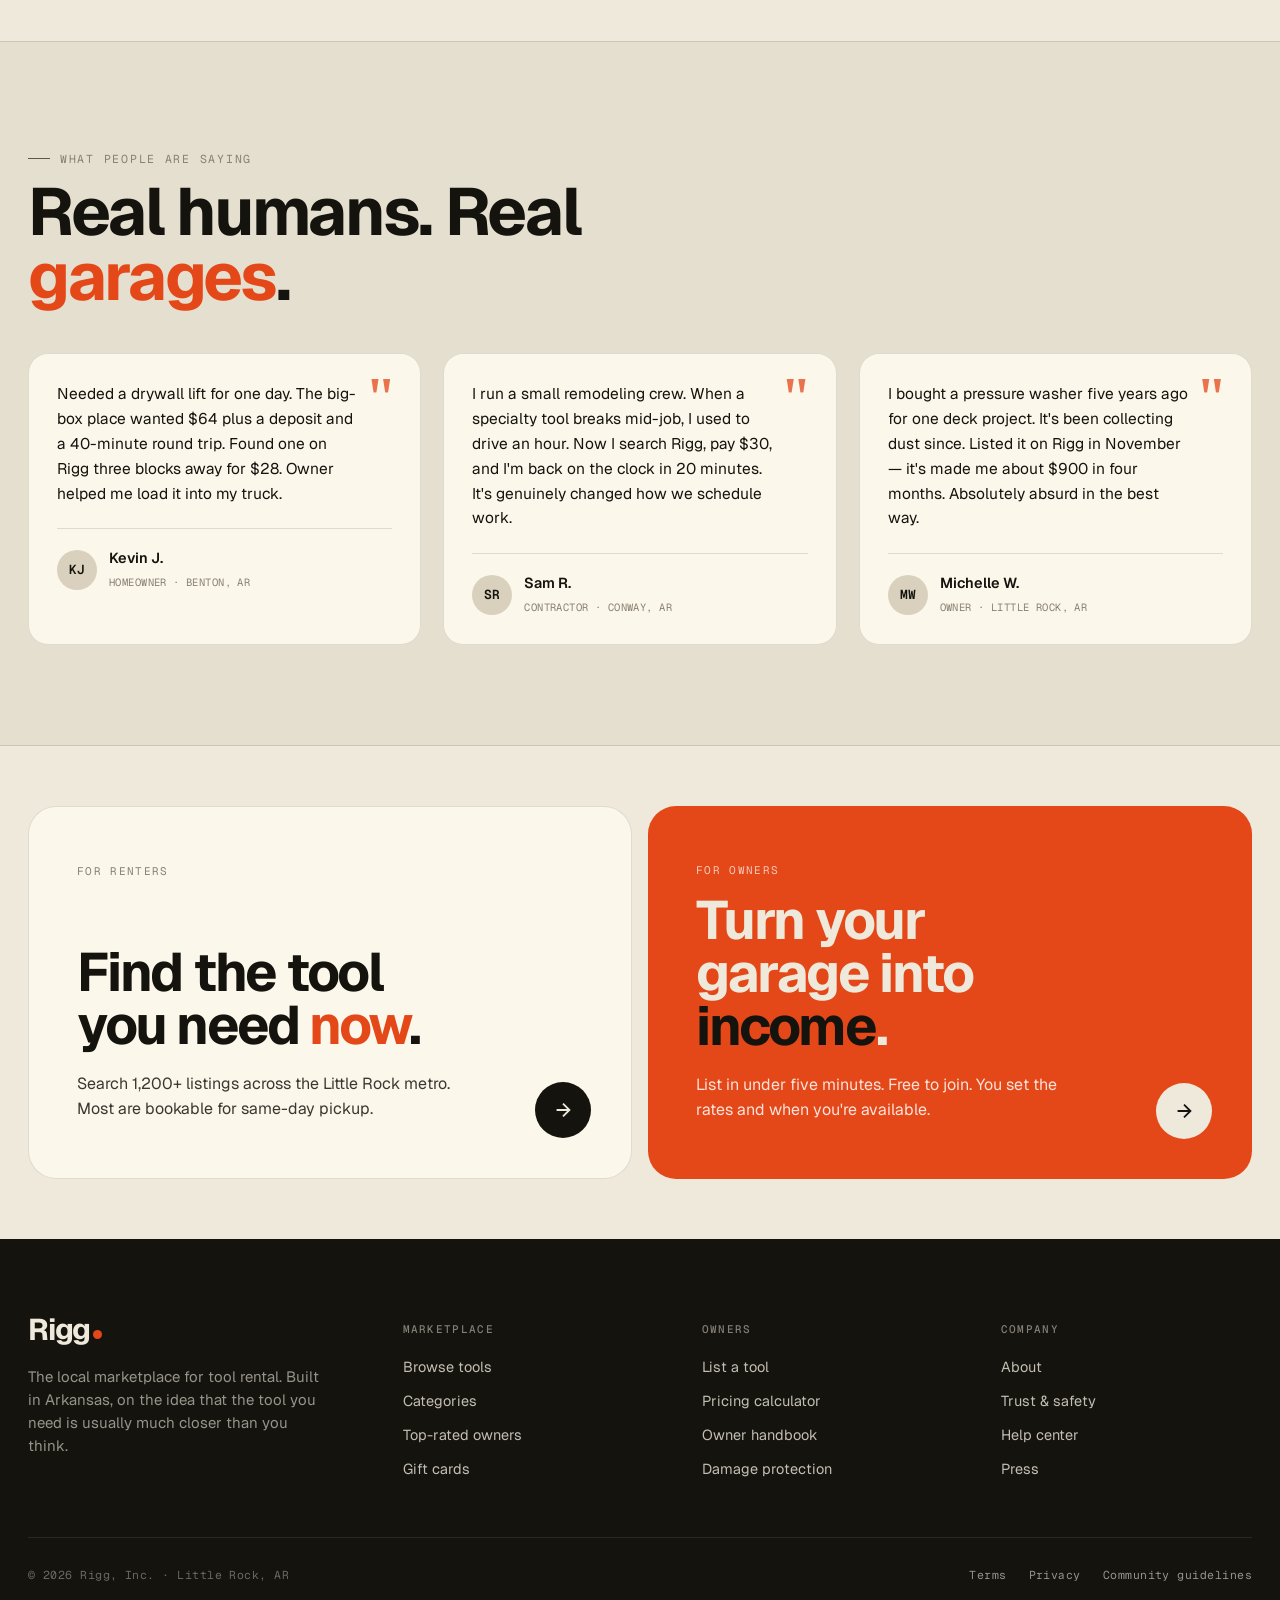
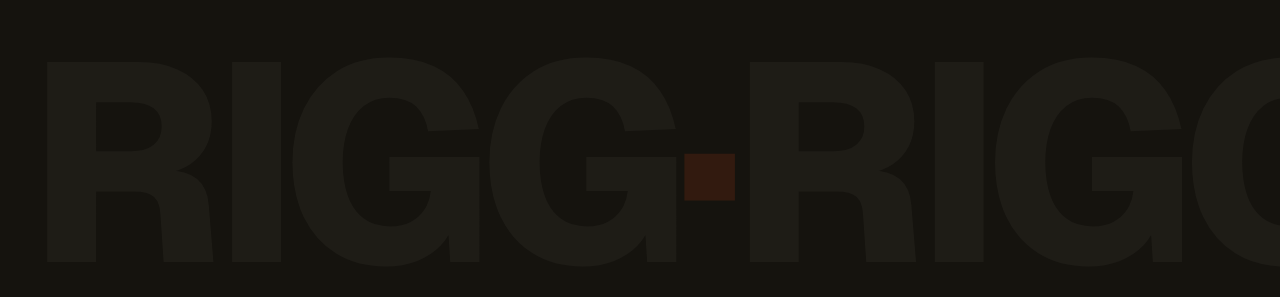
==== commit edc0beef: "Add files via upload" ====
--- a/index.html
+++ b/index.html
@@ -8,1345 +8,8 @@
 
 <link rel="preconnect" href="https://fonts.googleapis.com">
 <link rel="preconnect" href="https://fonts.gstatic.com" crossorigin>
-<link href="https://fonts.googleapis.com/css2?family=Bricolage+Grotesque:opsz,wght@12..96,200..800&family=DM+Sans:ital,opsz,wght@0,9..40,300..700;1,9..40,400..500&family=Instrument+Serif:ital@0;1&family=JetBrains+Mono:wght@400;500&display=swap" rel="stylesheet">
-
-<style>
-/* ============================================================
-   RIGG — design tokens
-   ============================================================ */
-:root {
-  --paper:       #EFE9DC;
-  --paper-2:     #E5DFCF;
-  --paper-3:     #D9D1BD;
-  --card:        #FBF7EA;
-  --ink:         #15130E;
-  --ink-2:       #3C3831;
-  --ink-3:       #5C574B;
-  --muted:       #8A8172;
-  --line:        rgba(21,19,14,0.12);
-  --line-soft:   rgba(21,19,14,0.06);
-  --orange:      #E44818;
-  --orange-deep: #B83712;
-  --orange-soft: #FFE4D7;
-  --steel:       #2D3A44;
-  --success:     #2F6B3A;
-
-  --f-display: 'Bricolage Grotesque', ui-sans-serif, system-ui, sans-serif;
-  --f-serif:   'Instrument Serif', ui-serif, Georgia, serif;
-  --f-body:    'DM Sans', ui-sans-serif, system-ui, sans-serif;
-  --f-mono:    'JetBrains Mono', ui-monospace, SFMono-Regular, monospace;
-
-  --r-sm: 6px;
-  --r-md: 12px;
-  --r-lg: 20px;
-  --r-xl: 28px;
-
-  --content: 1280px;
-  --gutter: 28px;
-}
-
-/* ============================================================
-   reset + base
-   ============================================================ */
-*,*::before,*::after { box-sizing: border-box; }
-html,body { margin:0; padding:0; }
-html { scroll-behavior: smooth; }
-body {
-  background: var(--paper);
-  color: var(--ink);
-  font-family: var(--f-body);
-  font-size: 16px;
-  line-height: 1.5;
-  -webkit-font-smoothing: antialiased;
-  text-rendering: optimizeLegibility;
-  overflow-x: hidden;
-}
-img, svg { display: block; max-width: 100%; }
-a { color: inherit; text-decoration: none; }
-button { font: inherit; color: inherit; cursor: pointer; border: 0; background: none; }
-input, select { font: inherit; color: inherit; }
-
-/* paper grain + subtle blueprint grid overlay */
-body::before {
-  content: "";
-  position: fixed; inset: 0;
-  pointer-events: none;
-  z-index: 1;
-  opacity: .35;
-  background-image:
-    radial-gradient(rgba(21,19,14,0.08) 1px, transparent 1px);
-  background-size: 3px 3px;
-  mix-blend-mode: multiply;
-}
-
-.container {
-  width: 100%;
-  max-width: var(--content);
-  margin: 0 auto;
-  padding-left: var(--gutter);
-  padding-right: var(--gutter);
-  position: relative;
-  z-index: 2;
-}
-
-/* ============================================================
-   activity ticker — makes the marketplace feel alive
-   ============================================================ */
-.ticker {
-  background: var(--ink);
-  color: var(--paper);
-  border-bottom: 1px solid rgba(255,255,255,0.08);
-  overflow: hidden;
-  position: relative;
-  z-index: 5;
-}
-.ticker__rail {
-  display: flex;
-  gap: 48px;
-  padding: 10px 0;
-  white-space: nowrap;
-  animation: ticker 60s linear infinite;
-  font-family: var(--f-mono);
-  font-size: 12.5px;
-  letter-spacing: 0.04em;
-}
-.ticker__rail > span {
-  display: inline-flex;
-  align-items: center;
-  gap: 10px;
-  color: rgba(255,255,255,0.72);
-}
-.ticker__dot {
-  width: 6px; height: 6px;
-  border-radius: 50%;
-  background: var(--orange);
-  box-shadow: 0 0 10px var(--orange);
-}
-.ticker__rail strong { color: var(--paper); font-weight: 500; }
-@keyframes ticker {
-  from { transform: translateX(0); }
-  to   { transform: translateX(-50%); }
-}
-
-/* ============================================================
-   nav
-   ============================================================ */
-.nav {
-  padding: 22px 0;
-  position: sticky;
-  top: 0;
-  z-index: 50;
-  backdrop-filter: blur(8px);
-  background: rgba(239,233,220,0.85);
-  border-bottom: 1px solid transparent;
-  transition: border-color .2s;
-}
-.nav.is-scrolled { border-color: var(--line); }
-.nav__row {
-  display: flex;
-  align-items: center;
-  justify-content: space-between;
-  gap: 32px;
-}
-.logo {
-  display: inline-flex;
-  align-items: baseline;
-  gap: 3px;
-  font-family: var(--f-display);
-  font-weight: 700;
-  font-size: 28px;
-  letter-spacing: -0.04em;
-  line-height: 1;
-}
-.logo__dot {
-  width: 10px; height: 10px;
-  background: var(--orange);
-  border-radius: 50%;
-  transform: translateY(-2px);
-}
-.logo sub {
-  font-family: var(--f-mono);
-  font-size: 10px;
-  font-weight: 500;
-  letter-spacing: 0.1em;
-  color: var(--muted);
-  margin-left: 6px;
-  vertical-align: middle;
-  text-transform: uppercase;
-}
-
-.nav__links {
-  display: flex;
-  gap: 32px;
-  font-size: 14.5px;
-  color: var(--ink-2);
-}
-.nav__links a {
-  position: relative;
-  padding: 4px 0;
-  transition: color .15s;
-}
-.nav__links a:hover { color: var(--ink); }
-.nav__links a::after {
-  content: ""; position: absolute;
-  bottom: -2px; left: 0;
-  height: 2px; width: 0;
-  background: var(--orange);
-  transition: width .2s;
-}
-.nav__links a:hover::after { width: 100%; }
-
-.nav__cta { display: flex; align-items: center; gap: 14px; }
-.nav__signin {
-  font-size: 14.5px;
-  color: var(--ink-2);
-}
-.nav__signin:hover { color: var(--ink); }
-
-.btn {
-  display: inline-flex;
-  align-items: center;
-  gap: 8px;
-  padding: 12px 20px;
-  border-radius: 999px;
-  font-weight: 500;
-  font-size: 14.5px;
-  letter-spacing: -0.005em;
-  transition: transform .15s, background .15s, box-shadow .15s;
-  cursor: pointer;
-  white-space: nowrap;
-}
-.btn--primary {
-  background: var(--ink);
-  color: var(--paper);
-}
-.btn--primary:hover {
-  background: var(--orange);
-  transform: translateY(-1px);
-  box-shadow: 0 8px 20px -6px rgba(228,72,24,0.4);
-}
-.btn--primary:active { transform: translateY(0); }
-.btn--orange {
-  background: var(--orange);
-  color: var(--paper);
-}
-.btn--orange:hover {
-  background: var(--orange-deep);
-  transform: translateY(-1px);
-  box-shadow: 0 10px 24px -8px rgba(228,72,24,0.5);
-}
-.btn--ghost {
-  background: transparent;
-  color: var(--ink);
-  border: 1px solid var(--line);
-}
-.btn--ghost:hover {
-  border-color: var(--ink);
-  background: var(--card);
-}
-.btn--big { padding: 16px 28px; font-size: 16px; }
-
-.nav__burger { display: none; }
-
-/* ============================================================
-   hero
-   ============================================================ */
-.hero {
-  padding: 70px 0 40px;
-  position: relative;
-}
-.hero__grid {
-  display: grid;
-  grid-template-columns: 1.4fr 1fr;
-  gap: 60px;
-  align-items: end;
-}
-
-.eyebrow {
-  display: inline-flex;
-  align-items: center;
-  gap: 10px;
-  font-family: var(--f-mono);
-  font-size: 11.5px;
-  text-transform: uppercase;
-  letter-spacing: 0.12em;
-  color: var(--ink-2);
-  padding: 7px 12px;
-  border: 1px solid var(--line);
-  border-radius: 999px;
-  background: var(--card);
-}
-.eyebrow__live {
-  width: 7px; height: 7px; border-radius: 50%;
-  background: var(--success);
-  position: relative;
-}
-.eyebrow__live::after {
-  content: ""; position: absolute; inset: -3px;
-  border-radius: 50%;
-  border: 2px solid var(--success);
-  opacity: .4;
-  animation: pulse 2s ease-out infinite;
-}
-@keyframes pulse {
-  0% { transform: scale(.7); opacity: .6; }
-  100% { transform: scale(1.6); opacity: 0; }
-}
-
-.hero h1 {
-  font-family: var(--f-display);
-  font-weight: 700;
-  font-size: clamp(56px, 9vw, 132px);
-  line-height: 0.92;
-  letter-spacing: -0.045em;
-  margin: 24px 0 0;
-  color: var(--ink);
-}
-.hero h1 em {
-  font-family: var(--f-serif);
-  font-style: italic;
-  font-weight: 400;
-  color: var(--orange);
-  letter-spacing: -0.02em;
-}
-.hero h1 .scribble {
-  display: inline-block;
-  position: relative;
-}
-.hero h1 .scribble::after {
-  content: "";
-  position: absolute;
-  left: -2%;
-  right: -2%;
-  bottom: 2px;
-  height: 10px;
-  background: url("data:image/svg+xml;utf8,<svg xmlns='http://www.w3.org/2000/svg' viewBox='0 0 200 10' preserveAspectRatio='none'><path d='M0,7 Q40,2 80,6 T160,5 T200,6' stroke='%23E44818' stroke-width='3' fill='none' stroke-linecap='round'/></svg>") center/100% 100% no-repeat;
-  opacity: .95;
-}
-
-.hero__sub {
-  margin-top: 26px;
-  max-width: 540px;
-  font-size: 18px;
-  line-height: 1.55;
-  color: var(--ink-2);
-}
-
-/* search console */
-.console {
-  background: var(--card);
-  border: 1px solid var(--line);
-  border-radius: var(--r-xl);
-  padding: 10px;
-  box-shadow:
-    0 1px 0 rgba(255,255,255,0.8) inset,
-    0 20px 40px -24px rgba(21,19,14,0.2);
-  position: relative;
-}
-.console::before {
-  content: "";
-  position: absolute;
-  top: -10px; left: 24px;
-  width: 40px; height: 6px;
-  background: var(--orange);
-  border-radius: 0 0 4px 4px;
-}
-.console__label {
-  position: absolute;
-  top: -12px; right: 20px;
-  font-family: var(--f-mono);
-  font-size: 10px;
-  letter-spacing: 0.15em;
-  text-transform: uppercase;
-  color: var(--muted);
-  background: var(--paper);
-  padding: 2px 8px;
-  border-radius: 999px;
-  border: 1px solid var(--line);
-}
-
-.console__row {
-  display: grid;
-  grid-template-columns: 1fr 180px auto;
-  gap: 6px;
-  align-items: stretch;
-}
-.console__field {
-  padding: 14px 18px;
-  border-radius: var(--r-lg);
-  background: transparent;
-  transition: background .15s;
-  display: flex;
-  align-items: center;
-  gap: 12px;
-}
-.console__field:hover { background: rgba(21,19,14,0.03); }
-.console__field label {
-  display: block;
-  font-family: var(--f-mono);
-  font-size: 10px;
-  letter-spacing: 0.1em;
-  text-transform: uppercase;
-  color: var(--muted);
-  margin-bottom: 2px;
-}
-.console__field input, .console__field select {
-  width: 100%;
-  border: 0;
-  outline: 0;
-  background: transparent;
-  font-size: 15.5px;
-  font-weight: 500;
-  color: var(--ink);
-  padding: 0;
-}
-.console__field input::placeholder { color: var(--muted); font-weight: 400; }
-.console__icon {
-  width: 22px; height: 22px;
-  flex: 0 0 22px;
-  color: var(--ink-3);
-}
-.console__divider {
-  width: 1px;
-  background: var(--line);
-  margin: 12px 0;
-}
-.console__submit {
-  background: var(--ink);
-  color: var(--paper);
-  border-radius: var(--r-lg);
-  padding: 0 22px;
-  font-weight: 500;
-  font-size: 15px;
-  display: flex;
-  align-items: center;
-  gap: 8px;
-  transition: background .15s;
-}
-.console__submit:hover { background: var(--orange); }
-.console__submit svg { width: 16px; height: 16px; }
-
-.console__chips {
-  display: flex;
-  flex-wrap: wrap;
-  gap: 8px;
-  padding: 10px 14px 6px;
-}
-.chip {
-  font-size: 12.5px;
-  padding: 6px 11px;
-  background: var(--paper-2);
-  border: 1px solid var(--line-soft);
-  border-radius: 999px;
-  color: var(--ink-2);
-  transition: all .15s;
-  cursor: pointer;
-}
-.chip:hover {
-  background: var(--ink);
-  color: var(--paper);
-  border-color: var(--ink);
-}
-.chip--ghost { background: transparent; }
-
-/* hero right: stats stack */
-.stats-stack {
-  display: flex;
-  flex-direction: column;
-  gap: 14px;
-}
-.stat-card {
-  background: var(--card);
-  border: 1px solid var(--line);
-  border-radius: var(--r-lg);
-  padding: 22px 24px;
-  position: relative;
-  overflow: hidden;
-}
-.stat-card::before {
-  content: "";
-  position: absolute;
-  inset: 0;
-  background:
-    linear-gradient(180deg, transparent 0, transparent 98%, var(--line) 98%, var(--line) 100%),
-    linear-gradient(90deg, transparent 0, transparent 98%, var(--line) 98%, var(--line) 100%);
-  background-size: 16px 16px;
-  opacity: 0.3;
-  pointer-events: none;
-}
-.stat-card__num {
-  font-family: var(--f-display);
-  font-weight: 600;
-  font-size: 44px;
-  letter-spacing: -0.035em;
-  line-height: 1;
-  color: var(--ink);
-}
-.stat-card__num sub {
-  font-family: var(--f-mono);
-  font-size: 13px;
-  letter-spacing: 0.05em;
-  color: var(--muted);
-  margin-left: 6px;
-  vertical-align: middle;
-  font-weight: 500;
-}
-.stat-card__label {
-  margin-top: 6px;
-  font-size: 14px;
-  color: var(--ink-2);
-}
-.stat-card--orange {
-  background: var(--ink);
-  color: var(--paper);
-  border-color: var(--ink);
-}
-.stat-card--orange .stat-card__num,
-.stat-card--orange .stat-card__label { color: var(--paper); }
-.stat-card--orange .stat-card__num em {
-  font-family: var(--f-serif);
-  font-style: italic;
-  font-weight: 400;
-  color: var(--orange);
-}
-.stat-card--orange .stat-card__label { color: rgba(239,233,220,0.7); }
-.stat-card--orange::before { opacity: 0.1; }
-
-/* ============================================================
-   section common
-   ============================================================ */
-.section {
-  padding: 110px 0;
-  position: relative;
-}
-.section--pad-sm { padding: 70px 0; }
-
-.section-head {
-  display: flex;
-  justify-content: space-between;
-  align-items: end;
-  gap: 40px;
-  margin-bottom: 44px;
-}
-.section-head h2 {
-  font-family: var(--f-display);
-  font-weight: 600;
-  font-size: clamp(38px, 5.5vw, 72px);
-  line-height: 0.95;
-  letter-spacing: -0.035em;
-  margin: 12px 0 0;
-  max-width: 720px;
-}
-.section-head h2 em {
-  font-family: var(--f-serif);
-  font-style: italic;
-  font-weight: 400;
-  color: var(--orange);
-}
-.section-head p {
-  max-width: 360px;
-  color: var(--ink-2);
-  font-size: 16px;
-  line-height: 1.55;
-}
-.section-head__right { flex: 0 0 360px; }
-
-.kicker {
-  display: inline-flex;
-  align-items: center;
-  gap: 10px;
-  font-family: var(--f-mono);
-  font-size: 11.5px;
-  letter-spacing: 0.15em;
-  text-transform: uppercase;
-  color: var(--muted);
-}
-.kicker::before {
-  content: ""; width: 22px; height: 1px;
-  background: var(--ink-3);
-}
-
-/* ============================================================
-   live listings — horizontal scroll
-   ============================================================ */
-.listings-section { background: var(--paper); }
-
-.listings-strip {
-  display: flex;
-  gap: 20px;
-  overflow-x: auto;
-  padding: 4px 0 30px;
-  scroll-snap-type: x mandatory;
-  margin: 0 calc(-1 * var(--gutter));
-  padding-left: var(--gutter);
-  padding-right: var(--gutter);
-  scrollbar-width: thin;
-  scrollbar-color: var(--ink-3) transparent;
-}
-.listings-strip::-webkit-scrollbar { height: 6px; }
-.listings-strip::-webkit-scrollbar-track { background: transparent; }
-.listings-strip::-webkit-scrollbar-thumb { background: var(--line); border-radius: 999px; }
-
-.listing {
-  flex: 0 0 300px;
-  scroll-snap-align: start;
-  background: var(--card);
-  border: 1px solid var(--line);
-  border-radius: var(--r-lg);
-  overflow: hidden;
-  transition: transform .2s, box-shadow .2s;
-  cursor: pointer;
-  position: relative;
-}
-.listing:hover {
-  transform: translateY(-4px);
-  box-shadow: 0 20px 40px -20px rgba(21,19,14,0.25);
-}
-.listing__image {
-  height: 200px;
-  background: var(--paper-2);
-  position: relative;
-  overflow: hidden;
-  border-bottom: 1px solid var(--line);
-}
-.listing__price-tag {
-  position: absolute;
-  top: 14px; right: 14px;
-  background: var(--ink);
-  color: var(--paper);
-  font-family: var(--f-display);
-  font-weight: 600;
-  padding: 8px 12px;
-  border-radius: var(--r-sm);
-  font-size: 17px;
-  letter-spacing: -0.02em;
-  box-shadow: 0 4px 12px -4px rgba(21,19,14,0.35);
-  transform: rotate(-2deg);
-}
-.listing__price-tag sub {
-  font-family: var(--f-mono);
-  font-size: 10px;
-  color: rgba(239,233,220,0.7);
-  font-weight: 500;
-  letter-spacing: 0.05em;
-  margin-left: 2px;
-}
-.listing__distance {
-  position: absolute;
-  bottom: 14px; left: 14px;
-  background: var(--paper);
-  color: var(--ink);
-  font-family: var(--f-mono);
-  font-size: 11px;
-  padding: 5px 9px;
-  border-radius: 999px;
-  letter-spacing: 0.03em;
-  display: inline-flex;
-  align-items: center;
-  gap: 5px;
-  border: 1px solid var(--line);
-}
-.listing__distance::before {
-  content: ""; width: 5px; height: 5px; border-radius: 50%;
-  background: var(--orange);
-}
-.listing__body {
-  padding: 16px 18px 18px;
-}
-.listing__title {
-  font-family: var(--f-display);
-  font-weight: 600;
-  font-size: 18px;
-  letter-spacing: -0.02em;
-  line-height: 1.2;
-  color: var(--ink);
-}
-.listing__meta {
-  margin-top: 10px;
-  display: flex;
-  justify-content: space-between;
-  align-items: center;
-  font-size: 13px;
-  color: var(--ink-3);
-}
-.listing__owner {
-  display: flex;
-  align-items: center;
-  gap: 7px;
-}
-.owner-avatar {
-  width: 22px; height: 22px;
-  border-radius: 50%;
-  background: var(--paper-3);
-  color: var(--ink);
-  font-size: 10px;
-  font-weight: 600;
-  display: flex;
-  align-items: center;
-  justify-content: center;
-  font-family: var(--f-mono);
-}
-.listing__rating {
-  display: inline-flex;
-  align-items: center;
-  gap: 4px;
-  font-weight: 500;
-}
-.listing__rating svg { width: 12px; height: 12px; color: var(--orange); }
-
-/* tool illustration placeholder backgrounds */
-.tool-illo { width: 100%; height: 100%; }
-
-/* ============================================================
-   categories
-   ============================================================ */
-.categories-section {
-  background: var(--paper-2);
-  border-top: 1px solid var(--line);
-  border-bottom: 1px solid var(--line);
-  position: relative;
-}
-.categories-section::before {
-  content: "";
-  position: absolute;
-  inset: 0;
-  background-image:
-    linear-gradient(to right, var(--line-soft) 1px, transparent 1px),
-    linear-gradient(to bottom, var(--line-soft) 1px, transparent 1px);
-  background-size: 40px 40px;
-  pointer-events: none;
-}
-.cat-grid {
-  display: grid;
-  grid-template-columns: repeat(4, 1fr);
-  gap: 14px;
-}
-.cat {
-  background: var(--card);
-  border: 1px solid var(--line);
-  border-radius: var(--r-lg);
-  padding: 22px 22px 26px;
-  cursor: pointer;
-  transition: all .2s;
-  position: relative;
-  overflow: hidden;
-  min-height: 170px;
-  display: flex;
-  flex-direction: column;
-  justify-content: space-between;
-}
-.cat:hover {
-  background: var(--ink);
-  color: var(--paper);
-  transform: translateY(-3px);
-  border-color: var(--ink);
-}
-.cat:hover .cat__count { color: var(--orange); }
-.cat:hover .cat__arrow { color: var(--orange); transform: translate(4px, -4px); }
-.cat__icon {
-  width: 40px; height: 40px;
-  color: var(--ink);
-  transition: color .2s;
-}
-.cat:hover .cat__icon { color: var(--paper); }
-.cat__arrow {
-  position: absolute;
-  top: 22px; right: 22px;
-  color: var(--muted);
-  transition: all .2s;
-}
-.cat__arrow svg { width: 18px; height: 18px; }
-.cat__name {
-  font-family: var(--f-display);
-  font-size: 20px;
-  font-weight: 600;
-  letter-spacing: -0.02em;
-  line-height: 1.15;
-  margin-top: 12px;
-}
-.cat__count {
-  font-family: var(--f-mono);
-  font-size: 12px;
-  color: var(--muted);
-  margin-top: 6px;
-  letter-spacing: 0.03em;
-}
-
-/* ============================================================
-   how it works
-   ============================================================ */
-.steps {
-  display: grid;
-  grid-template-columns: repeat(3, 1fr);
-  gap: 24px;
-  position: relative;
-}
-.step {
-  padding: 32px 28px 36px;
-  border-radius: var(--r-lg);
-  background: var(--card);
-  border: 1px solid var(--line);
-  position: relative;
-}
-.step__num {
-  font-family: var(--f-display);
-  font-weight: 700;
-  font-size: 88px;
-  line-height: 1;
-  letter-spacing: -0.05em;
-  color: var(--paper-3);
-  position: absolute;
-  top: 16px; right: 24px;
-}
-.step:nth-child(2) .step__num { color: var(--orange-soft); }
-.step__icon {
-  width: 44px; height: 44px;
-  padding: 10px;
-  background: var(--paper);
-  border-radius: var(--r-md);
-  border: 1px solid var(--line);
-  margin-bottom: 24px;
-  color: var(--ink);
-}
-.step h3 {
-  font-family: var(--f-display);
-  font-weight: 600;
-  font-size: 24px;
-  letter-spacing: -0.025em;
-  margin: 0 0 10px;
-}
-.step p {
-  margin: 0;
-  color: var(--ink-2);
-  font-size: 15px;
-  line-height: 1.55;
-}
-.step__meta {
-  margin-top: 22px;
-  padding-top: 18px;
-  border-top: 1px dashed var(--line);
-  font-family: var(--f-mono);
-  font-size: 11px;
-  letter-spacing: 0.08em;
-  text-transform: uppercase;
-  color: var(--muted);
-  display: flex;
-  justify-content: space-between;
-}
-
-/* ============================================================
-   earn section — owner conversion + calculator
-   ============================================================ */
-.earn-section {
-  background: var(--ink);
-  color: var(--paper);
-  position: relative;
-  overflow: hidden;
-}
-.earn-section::before {
-  content: "";
-  position: absolute;
-  inset: 0;
-  background-image:
-    linear-gradient(to right, rgba(255,255,255,0.04) 1px, transparent 1px),
-    linear-gradient(to bottom, rgba(255,255,255,0.04) 1px, transparent 1px);
-  background-size: 48px 48px;
-  pointer-events: none;
-}
-.earn__grid {
-  display: grid;
-  grid-template-columns: 1.05fr 1fr;
-  gap: 80px;
-  align-items: center;
-}
-.earn h2 {
-  font-family: var(--f-display);
-  font-weight: 600;
-  font-size: clamp(40px, 6vw, 78px);
-  line-height: 0.95;
-  letter-spacing: -0.035em;
-  margin: 16px 0 0;
-  color: var(--paper);
-}
-.earn h2 em {
-  font-family: var(--f-serif);
-  font-style: italic;
-  font-weight: 400;
-  color: var(--orange);
-}
-.earn .kicker { color: rgba(239,233,220,0.55); }
-.earn .kicker::before { background: rgba(239,233,220,0.3); }
-.earn p {
-  margin-top: 22px;
-  max-width: 500px;
-  color: rgba(239,233,220,0.75);
-  font-size: 17px;
-  line-height: 1.55;
-}
-.earn__bullets {
-  margin-top: 28px;
-  list-style: none;
-  padding: 0;
-  display: grid;
-  gap: 12px;
-}
-.earn__bullets li {
-  display: flex;
-  align-items: center;
-  gap: 12px;
-  color: rgba(239,233,220,0.88);
-  font-size: 15px;
-}
-.earn__bullets li::before {
-  content: "";
-  width: 18px; height: 18px;
-  flex: 0 0 18px;
-  background: var(--orange);
-  border-radius: 4px;
-  position: relative;
-}
-.earn__actions { margin-top: 36px; display: flex; gap: 14px; flex-wrap: wrap; }
-.btn--paper {
-  background: var(--paper);
-  color: var(--ink);
-}
-.btn--paper:hover {
-  background: var(--orange);
-  color: var(--paper);
-  transform: translateY(-1px);
-}
-.btn--outline-paper {
-  background: transparent;
-  color: var(--paper);
-  border: 1px solid rgba(239,233,220,0.3);
-}
-.btn--outline-paper:hover {
-  border-color: var(--paper);
-  background: rgba(239,233,220,0.08);
-}
-
-.calc {
-  background: rgba(239,233,220,0.04);
-  border: 1px solid rgba(239,233,220,0.12);
-  border-radius: var(--r-xl);
-  padding: 36px 36px 40px;
-  position: relative;
-  backdrop-filter: blur(4px);
-}
-.calc__tag {
-  position: absolute;
-  top: -14px; left: 24px;
-  background: var(--orange);
-  color: var(--paper);
-  font-family: var(--f-mono);
-  font-size: 10.5px;
-  letter-spacing: 0.12em;
-  text-transform: uppercase;
-  padding: 5px 10px;
-  border-radius: var(--r-sm);
-  font-weight: 500;
-}
-.calc__head {
-  display: flex;
-  justify-content: space-between;
-  align-items: baseline;
-  margin-bottom: 8px;
-}
-.calc__head label {
-  font-family: var(--f-mono);
-  font-size: 11px;
-  letter-spacing: 0.1em;
-  text-transform: uppercase;
-  color: rgba(239,233,220,0.55);
-}
-.calc__value {
-  font-family: var(--f-display);
-  font-weight: 600;
-  font-size: 32px;
-  letter-spacing: -0.03em;
-  color: var(--paper);
-}
-.calc__slider {
-  width: 100%;
-  -webkit-appearance: none;
-  appearance: none;
-  height: 6px;
-  border-radius: 999px;
-  background: rgba(239,233,220,0.15);
-  outline: none;
-  margin: 6px 0 22px;
-}
-.calc__slider::-webkit-slider-thumb {
-  -webkit-appearance: none;
-  appearance: none;
-  width: 24px; height: 24px;
-  border-radius: 50%;
-  background: var(--orange);
-  cursor: pointer;
-  border: 3px solid var(--ink);
-  box-shadow: 0 0 0 1px var(--orange);
-  transition: transform .1s;
-}
-.calc__slider::-webkit-slider-thumb:active { transform: scale(1.15); }
-.calc__slider::-moz-range-thumb {
-  width: 24px; height: 24px;
-  border-radius: 50%;
-  background: var(--orange);
-  cursor: pointer;
-  border: 3px solid var(--ink);
-}
-.calc__scale {
-  display: flex;
-  justify-content: space-between;
-  font-family: var(--f-mono);
-  font-size: 10.5px;
-  letter-spacing: 0.08em;
-  color: rgba(239,233,220,0.4);
-  margin-top: -14px;
-  margin-bottom: 30px;
-}
-.calc__result {
-  border-top: 1px solid rgba(239,233,220,0.12);
-  padding-top: 24px;
-  display: grid;
-  grid-template-columns: 1fr 1fr;
-  gap: 20px;
-}
-.calc__num {
-  font-family: var(--f-display);
-  font-weight: 700;
-  font-size: 56px;
-  line-height: 1;
-  letter-spacing: -0.04em;
-  color: var(--orange);
-}
-.calc__num small {
-  font-family: var(--f-mono);
-  font-size: 14px;
-  letter-spacing: 0.05em;
-  color: rgba(239,233,220,0.5);
-  font-weight: 500;
-  margin-left: 4px;
-}
-.calc__result-label {
-  font-size: 13px;
-  color: rgba(239,233,220,0.6);
-  margin-top: 8px;
-  line-height: 1.5;
-}
-.calc__note {
-  font-family: var(--f-mono);
-  font-size: 10.5px;
-  letter-spacing: 0.06em;
-  color: rgba(239,233,220,0.35);
-  margin-top: 18px;
-  text-transform: uppercase;
-}
-
-/* ============================================================
-   trust & safety
-   ============================================================ */
-.trust-grid {
-  display: grid;
-  grid-template-columns: repeat(4, 1fr);
-  gap: 18px;
-}
-.trust-card {
-  background: var(--card);
-  border: 1px solid var(--line);
-  border-radius: var(--r-lg);
-  padding: 26px 24px 28px;
-  transition: all .2s;
-}
-.trust-card:hover {
-  border-color: var(--ink);
-  transform: translateY(-2px);
-}
-.trust-card__icon {
-  width: 36px; height: 36px;
-  color: var(--orange);
-  margin-bottom: 20px;
-}
-.trust-card h4 {
-  font-family: var(--f-display);
-  font-weight: 600;
-  font-size: 18px;
-  letter-spacing: -0.02em;
-  margin: 0 0 8px;
-  line-height: 1.25;
-}
-.trust-card p {
-  font-size: 14px;
-  color: var(--ink-2);
-  margin: 0;
-  line-height: 1.55;
-}
-
-/* ============================================================
-   testimonials
-   ============================================================ */
-.testimonials-section {
-  background: var(--paper-2);
-  border-top: 1px solid var(--line);
-  border-bottom: 1px solid var(--line);
-}
-.tm-grid {
-  display: grid;
-  grid-template-columns: repeat(3, 1fr);
-  gap: 22px;
-}
-.tm {
-  background: var(--card);
-  border: 1px solid var(--line);
-  border-radius: var(--r-lg);
-  padding: 28px 28px 26px;
-  position: relative;
-}
-.tm__quote {
-  font-family: var(--f-serif);
-  font-size: 72px;
-  line-height: 0.8;
-  color: var(--orange);
-  position: absolute;
-  top: 18px; right: 24px;
-  opacity: .7;
-}
-.tm__body {
-  font-size: 16px;
-  line-height: 1.55;
-  color: var(--ink);
-  margin: 0 0 22px;
-}
-.tm__author {
-  display: flex;
-  align-items: center;
-  gap: 12px;
-  padding-top: 18px;
-  border-top: 1px solid var(--line);
-}
-.tm__avatar {
-  width: 40px; height: 40px;
-  border-radius: 50%;
-  background: var(--paper-3);
-  display: flex;
-  align-items: center;
-  justify-content: center;
-  font-family: var(--f-mono);
-  font-weight: 600;
-  font-size: 13px;
-  color: var(--ink);
-}
-.tm__who strong {
-  display: block;
-  font-weight: 600;
-  font-size: 14.5px;
-}
-.tm__who small {
-  font-family: var(--f-mono);
-  font-size: 11px;
-  color: var(--muted);
-  letter-spacing: 0.05em;
-}
-
-/* ============================================================
-   big dual CTA
-   ============================================================ */
-.dual-cta {
-  display: grid;
-  grid-template-columns: 1fr 1fr;
-  gap: 16px;
-}
-.dual-card {
-  border-radius: var(--r-xl);
-  padding: 60px 50px;
-  position: relative;
-  overflow: hidden;
-  min-height: 340px;
-  display: flex;
-  flex-direction: column;
-  justify-content: space-between;
-  transition: transform .2s;
-}
-.dual-card:hover { transform: translateY(-3px); }
-.dual-card--rent {
-  background: var(--card);
-  border: 1px solid var(--line);
-}
-.dual-card--earn {
-  background: var(--orange);
-  color: var(--paper);
-}
-.dual-card__tag {
-  font-family: var(--f-mono);
-  font-size: 11px;
-  letter-spacing: 0.15em;
-  text-transform: uppercase;
-  color: var(--muted);
-}
-.dual-card--earn .dual-card__tag { color: rgba(255,255,255,0.7); }
-.dual-card h3 {
-  font-family: var(--f-display);
-  font-weight: 600;
-  font-size: clamp(36px, 4.5vw, 56px);
-  letter-spacing: -0.035em;
-  line-height: 0.95;
-  margin: 16px 0 20px;
-}
-.dual-card h3 em {
-  font-family: var(--f-serif);
-  font-style: italic;
-  font-weight: 400;
-}
-.dual-card--rent h3 em { color: var(--orange); }
-.dual-card p {
-  font-size: 16px;
-  line-height: 1.55;
-  color: var(--ink-2);
-  margin: 0;
-  max-width: 380px;
-}
-.dual-card--earn p { color: rgba(255,255,255,0.85); }
-.dual-card__arrow {
-  position: absolute;
-  bottom: 40px; right: 40px;
-  width: 56px; height: 56px;
-  border-radius: 50%;
-  background: var(--ink);
-  color: var(--paper);
-  display: flex;
-  align-items: center;
-  justify-content: center;
-  transition: transform .2s;
-}
-.dual-card:hover .dual-card__arrow { transform: translate(6px, -6px); }
-.dual-card--earn .dual-card__arrow { background: var(--paper); color: var(--ink); }
-
-/* ============================================================
-   footer
-   ============================================================ */
-.footer {
-  background: var(--ink);
-  color: var(--paper);
-  padding: 80px 0 36px;
-  position: relative;
-}
-.footer__top {
-  display: grid;
-  grid-template-columns: 1.3fr 1fr 1fr 1fr;
-  gap: 48px;
-  padding-bottom: 60px;
-  border-bottom: 1px solid rgba(239,233,220,0.1);
-}
-.footer .logo { color: var(--paper); font-size: 32px; }
-.footer__tag {
-  margin-top: 18px;
-  color: rgba(239,233,220,0.6);
-  font-size: 15px;
-  max-width: 300px;
-  line-height: 1.55;
-}
-.footer__col h5 {
-  font-family: var(--f-mono);
-  font-size: 11px;
-  letter-spacing: 0.15em;
-  text-transform: uppercase;
-  color: rgba(239,233,220,0.5);
-  margin: 6px 0 18px;
-  font-weight: 500;
-}
-.footer__col ul {
-  list-style: none;
-  padding: 0;
-  margin: 0;
-  display: grid;
-  gap: 10px;
-}
-.footer__col a {
-  color: rgba(239,233,220,0.8);
-  font-size: 14.5px;
-  transition: color .15s;
-}
-.footer__col a:hover { color: var(--orange); }
-
-.footer__bottom {
-  padding-top: 30px;
-  display: flex;
-  justify-content: space-between;
-  align-items: center;
-  font-family: var(--f-mono);
-  font-size: 11.5px;
-  color: rgba(239,233,220,0.4);
-  letter-spacing: 0.05em;
-}
-.footer__bottom a { color: rgba(239,233,220,0.6); }
-.footer__bottom a:hover { color: var(--orange); }
-
-/* giant wordmark */
-.wordmark {
-  font-family: var(--f-display);
-  font-weight: 800;
-  font-size: clamp(100px, 22vw, 340px);
-  line-height: 0.85;
-  letter-spacing: -0.05em;
-  color: rgba(239,233,220,0.04);
-  margin: 60px 0 -20px;
-  padding: 0 var(--gutter);
-  user-select: none;
-  white-space: nowrap;
-  overflow: hidden;
-}
-.wordmark em {
-  font-family: var(--f-serif);
-  font-style: italic;
-  font-weight: 400;
-  color: rgba(228,72,24,0.15);
-}
-
-/* ============================================================
-   entrance animations
-   ============================================================ */
-@keyframes rise {
-  from { opacity: 0; transform: translateY(18px); }
-  to   { opacity: 1; transform: translateY(0); }
-}
-.rise { animation: rise .7s cubic-bezier(.2,.7,.2,1) both; }
-.rise-1 { animation-delay: .05s; }
-.rise-2 { animation-delay: .15s; }
-.rise-3 { animation-delay: .25s; }
-.rise-4 { animation-delay: .35s; }
-.rise-5 { animation-delay: .45s; }
-
-/* ============================================================
-   responsive
-   ============================================================ */
-@media (max-width: 1024px) {
-  .hero__grid { grid-template-columns: 1fr; gap: 40px; }
-  .cat-grid { grid-template-columns: repeat(3, 1fr); }
-  .steps { grid-template-columns: 1fr; }
-  .earn__grid { grid-template-columns: 1fr; gap: 40px; }
-  .trust-grid { grid-template-columns: repeat(2, 1fr); }
-  .tm-grid { grid-template-columns: 1fr; }
-  .footer__top { grid-template-columns: 1fr 1fr; }
-}
-@media (max-width: 720px) {
-  :root { --gutter: 20px; }
-  .section { padding: 70px 0; }
-  .nav__links, .nav__signin { display: none; }
-  .nav__burger { display: flex; }
-  .hero { padding: 40px 0 20px; }
-  .console__row { grid-template-columns: 1fr; }
-  .console__divider { display: none; }
-  .console__submit { padding: 16px; justify-content: center; }
-  .cat-grid { grid-template-columns: repeat(2, 1fr); }
-  .trust-grid { grid-template-columns: 1fr; }
-  .dual-cta { grid-template-columns: 1fr; }
-  .dual-card { padding: 40px 30px; min-height: 280px; }
-  .section-head { flex-direction: column; align-items: start; }
-  .section-head__right { flex: none; }
-  .footer__top { grid-template-columns: 1fr; gap: 32px; }
-  .footer__bottom { flex-direction: column; gap: 10px; align-items: start; }
-}
-</style>
+<link href="https://fonts.googleapis.com/css2?family=Geist:wght@300..800&family=Geist+Mono:wght@400..600&display=swap" rel="stylesheet">
+<link rel="stylesheet" href="styles.css">
 </head>
 <body>
 
@@ -1358,7 +21,6 @@
     <span><span class="ticker__dot"></span><strong>Tom W.</strong> booked a <strong>10" tile saw</strong> for Saturday · 11 min ago · Hillcrest</span>
     <span><span class="ticker__dot"></span><strong>Aisha P.</strong> returned a <strong>3000 PSI pressure washer</strong> · 14 min ago · Bryant</span>
     <span><span class="ticker__dot"></span><strong>Derek H.</strong> earned <strong>$76 this week</strong> renting out his Stihl · 18 min ago · Benton</span>
-    <!-- duplicate for seamless loop -->
     <span><span class="ticker__dot"></span><strong>Marcus T.</strong> rented a <strong>Milwaukee M18 impact driver</strong> · 2 min ago · Maumelle</span>
     <span><span class="ticker__dot"></span><strong>Rebecca K.</strong> listed a <strong>22-ton log splitter</strong> · 6 min ago · Cabot</span>
     <span><span class="ticker__dot"></span><strong>Tom W.</strong> booked a <strong>10" tile saw</strong> for Saturday · 11 min ago · Hillcrest</span>
@@ -1370,19 +32,84 @@
 <!-- ============== NAV ============== -->
 <nav class="nav" id="nav">
   <div class="container nav__row">
-    <a href="#" class="logo" aria-label="Rigg home">
+    <a href="index.html" class="logo" aria-label="Rigg home">
       Rigg<span class="logo__dot"></span>
       <sub>peer-to-peer tool rental</sub>
     </a>
     <div class="nav__links">
-      <a href="#browse">Browse</a>
-      <a href="#how">How it works</a>
-      <a href="#earn">List a tool</a>
-      <a href="#trust">Trust &amp; safety</a>
+      <div class="nav__item" data-dropdown>
+        <button class="nav__link" aria-haspopup="true" aria-expanded="false">
+          Browse
+          <svg viewBox="0 0 12 12" fill="none" stroke="currentColor" stroke-width="1.8"><polyline points="3 5 6 8 9 5"/></svg>
+        </button>
+        <div class="mega" role="menu">
+          <div class="mega__head">
+            <span>Browse by category</span>
+            <a href="browse.html">View all 1,247 →</a>
+          </div>
+          <div class="mega__grid">
+            <a href="browse.html?cat=power" class="mega__item">
+              <svg class="mega__icon" viewBox="0 0 48 48" fill="none" stroke="currentColor" stroke-width="2.2"><path d="M14 34 L34 14"/><path d="M10 30 L18 38"/><rect x="8" y="30" width="10" height="10" rx="2"/><path d="M30 10 L38 18 L36 20 L28 12 Z" fill="currentColor"/></svg>
+              <div class="mega__name">Power Tools</div>
+              <div class="mega__count">312 listings</div>
+            </a>
+            <a href="browse.html?cat=lawn" class="mega__item">
+              <svg class="mega__icon" viewBox="0 0 48 48" fill="none" stroke="currentColor" stroke-width="2.2"><path d="M12 36 L20 28 M18 32 L12 38"/><path d="M26 8 Q32 14 30 22 Q38 20 42 26 Q34 32 26 30 Q24 38 16 36"/></svg>
+              <div class="mega__name">Lawn &amp; Yard</div>
+              <div class="mega__count">204 listings</div>
+            </a>
+            <a href="browse.html?cat=auto" class="mega__item">
+              <svg class="mega__icon" viewBox="0 0 48 48" fill="none" stroke="currentColor" stroke-width="2.2"><rect x="8" y="20" width="32" height="14" rx="2"/><circle cx="16" cy="36" r="4"/><circle cx="32" cy="36" r="4"/><path d="M10 20 L14 10 L34 10 L38 20"/></svg>
+              <div class="mega__name">Automotive</div>
+              <div class="mega__count">138 listings</div>
+            </a>
+            <a href="browse.html?cat=weld" class="mega__item">
+              <svg class="mega__icon" viewBox="0 0 48 48" fill="none" stroke="currentColor" stroke-width="2.2"><path d="M24 6 Q18 14 22 22 Q14 22 12 30 Q18 36 26 32 Q26 40 32 42 Q38 36 34 28 Q42 26 42 18 Q36 14 28 18 Q28 10 24 6 Z"/></svg>
+              <div class="mega__name">Welding</div>
+              <div class="mega__count">62 listings</div>
+            </a>
+            <a href="browse.html?cat=plumbing" class="mega__item">
+              <svg class="mega__icon" viewBox="0 0 48 48" fill="none" stroke="currentColor" stroke-width="2.2"><path d="M14 8 L14 20 Q14 26 20 26 L28 26 Q34 26 34 32 L34 42"/><circle cx="14" cy="8" r="3"/><path d="M30 38 L34 42 L38 38 Z" fill="currentColor"/></svg>
+              <div class="mega__name">Plumbing</div>
+              <div class="mega__count">89 listings</div>
+            </a>
+            <a href="browse.html?cat=concrete" class="mega__item">
+              <svg class="mega__icon" viewBox="0 0 48 48" fill="none" stroke="currentColor" stroke-width="2.2"><rect x="6" y="22" width="36" height="18" rx="2"/><circle cx="24" cy="31" r="6"/><path d="M12 22 L14 14 L34 14 L36 22"/></svg>
+              <div class="mega__name">Concrete</div>
+              <div class="mega__count">47 listings</div>
+            </a>
+            <a href="browse.html?cat=ladders" class="mega__item">
+              <svg class="mega__icon" viewBox="0 0 48 48" fill="none" stroke="currentColor" stroke-width="2.2"><path d="M18 8 L18 40 M30 8 L30 40 M18 16 L30 16 M18 24 L30 24 M18 32 L30 32"/><path d="M14 8 L34 8"/></svg>
+              <div class="mega__name">Ladders &amp; Lifts</div>
+              <div class="mega__count">113 listings</div>
+            </a>
+            <a href="browse.html?cat=specialty" class="mega__item">
+              <svg class="mega__icon" viewBox="0 0 48 48" fill="none" stroke="currentColor" stroke-width="2.2"><path d="M8 24 Q16 12 24 24 T40 24"/><circle cx="24" cy="8" r="3" fill="currentColor"/><path d="M22 36 L26 36 L25 42 L23 42 Z" fill="currentColor"/></svg>
+              <div class="mega__name">Specialty &amp; Rare</div>
+              <div class="mega__count">74 listings</div>
+            </a>
+          </div>
+          <a href="listing.html?surprise=1" class="mega__surprise" id="surpriseMe">
+            <div class="mega__surprise-left">
+              <div class="mega__die">🎲</div>
+              <div>
+                <strong>Surprise me</strong>
+                <small>Open a random tool — might find something you didn't know you needed</small>
+              </div>
+            </div>
+            <div class="mega__arrow">
+              <svg viewBox="0 0 24 24" fill="none" stroke="currentColor" stroke-width="2"><line x1="5" y1="12" x2="19" y2="12"/><polyline points="12 5 19 12 12 19"/></svg>
+            </div>
+          </a>
+        </div>
+      </div>
+      <a href="#how" class="nav__link">How it works</a>
+      <a href="#earn" class="nav__link">List a tool</a>
+      <a href="#trust" class="nav__link">Trust &amp; safety</a>
     </div>
     <div class="nav__cta">
       <a href="#" class="nav__signin">Sign in</a>
-      <a href="#" class="btn btn--primary">Get started</a>
+      <a href="browse.html" class="btn btn--primary">Get started</a>
       <button class="btn btn--ghost nav__burger" aria-label="Menu">
         <svg width="20" height="20" viewBox="0 0 24 24" fill="none" stroke="currentColor" stroke-width="2"><line x1="3" y1="7" x2="21" y2="7"/><line x1="3" y1="17" x2="21" y2="17"/></svg>
       </button>
@@ -1397,7 +124,7 @@
       <span class="eyebrow rise rise-1"><span class="eyebrow__live"></span>1,247 tools listed near Little Rock</span>
       <h1 class="rise rise-2">
         Any tool.<br>
-        <em>Three</em> houses<br>
+        <span class="accent">Three</span> houses<br>
         <span class="scribble">down</span>.
       </h1>
       <p class="hero__sub rise rise-3">
@@ -1411,7 +138,7 @@
             <svg class="console__icon" viewBox="0 0 24 24" fill="none" stroke="currentColor" stroke-width="1.8"><circle cx="11" cy="11" r="7"/><line x1="21" y1="21" x2="16.65" y2="16.65"/></svg>
             <div style="flex:1;">
               <label>What do you need?</label>
-              <input type="text" placeholder="tile saw, pressure washer, log splitter…" />
+              <input type="text" placeholder="tile saw, pressure washer, log splitter…" id="heroSearch" />
             </div>
           </div>
           <div class="console__divider"></div>
@@ -1422,19 +149,19 @@
               <input type="text" value="Little Rock, AR" />
             </div>
           </div>
-          <button class="console__submit">
+          <a href="browse.html" class="console__submit">
             Search
             <svg viewBox="0 0 24 24" fill="none" stroke="currentColor" stroke-width="2"><line x1="5" y1="12" x2="19" y2="12"/><polyline points="12 5 19 12 12 19"/></svg>
-          </button>
+          </a>
         </div>
         <div class="console__chips">
           <span class="chip chip--ghost" style="color: var(--muted); cursor: default;">Popular:</span>
-          <button class="chip">Pressure washer</button>
-          <button class="chip">Tile saw</button>
-          <button class="chip">Chainsaw</button>
-          <button class="chip">Impact driver</button>
-          <button class="chip">Drywall lift</button>
-          <button class="chip">Log splitter</button>
+          <a href="browse.html?q=pressure+washer" class="chip">Pressure washer</a>
+          <a href="browse.html?q=tile+saw" class="chip">Tile saw</a>
+          <a href="browse.html?q=chainsaw" class="chip">Chainsaw</a>
+          <a href="browse.html?q=impact+driver" class="chip">Impact driver</a>
+          <a href="browse.html?q=drywall+lift" class="chip">Drywall lift</a>
+          <a href="browse.html?q=log+splitter" class="chip">Log splitter</a>
         </div>
       </div>
     </div>
@@ -1445,7 +172,7 @@
         <div class="stat-card__label">Average savings vs. Home Depot / Lowe's rental</div>
       </div>
       <div class="stat-card stat-card--orange">
-        <div class="stat-card__num">$<em>340</em><sub>/mo</sub></div>
+        <div class="stat-card__num">$<span class="accent">340</span><sub>/mo</sub></div>
         <div class="stat-card__label">Median owner earnings from tools already in their garage</div>
       </div>
       <div class="stat-card">
@@ -1462,7 +189,7 @@
     <div class="section-head">
       <div>
         <span class="kicker">Live right now</span>
-        <h2>Fresh from <em>your</em> block.</h2>
+        <h2>Fresh from <span class="accent">your</span> block.</h2>
       </div>
       <div class="section-head__right">
         <p>A sample of what's rentable within a 5-mile radius, updated as listings come in. Tap any to book for a day, weekend, or week.</p>
@@ -1472,8 +199,7 @@
 
   <div class="container">
     <div class="listings-strip" id="listingsStrip">
-      <!-- 1 -->
-      <article class="listing">
+      <a href="listing.html?id=milwaukee-impact" class="listing">
         <div class="listing__image" style="background: linear-gradient(135deg, #FFE4D7 0%, #FFCBAF 100%);">
           <svg class="tool-illo" viewBox="0 0 300 200" xmlns="http://www.w3.org/2000/svg">
             <g transform="translate(150 100) rotate(-15)">
@@ -1488,22 +214,19 @@
           <div class="listing__distance">0.4 mi</div>
         </div>
         <div class="listing__body">
+          <div class="listing__cat">Power tools</div>
           <div class="listing__title">Milwaukee M18 Impact Driver (2-bat kit)</div>
           <div class="listing__meta">
-            <div class="listing__owner">
-              <div class="owner-avatar">PM</div>
-              Priya M.
-            </div>
+            <div class="listing__owner"><div class="owner-avatar">PM</div>Priya M.</div>
             <span class="listing__rating">
               <svg viewBox="0 0 24 24" fill="currentColor"><polygon points="12 2 15.09 8.26 22 9.27 17 14.14 18.18 21.02 12 17.77 5.82 21.02 7 14.14 2 9.27 8.91 8.26"/></svg>
               4.9 · 38
             </span>
           </div>
         </div>
-      </article>
-
-      <!-- 2 -->
-      <article class="listing">
+      </a>
+
+      <a href="listing.html?id=log-splitter" class="listing">
         <div class="listing__image" style="background: linear-gradient(135deg, #E5DFCF 0%, #C9C0A8 100%);">
           <svg class="tool-illo" viewBox="0 0 300 200" xmlns="http://www.w3.org/2000/svg">
             <g transform="translate(150 100)">
@@ -1520,22 +243,19 @@
           <div class="listing__distance">2.1 mi</div>
         </div>
         <div class="listing__body">
+          <div class="listing__cat">Lawn &amp; yard</div>
           <div class="listing__title">22-Ton Hydraulic Log Splitter</div>
           <div class="listing__meta">
-            <div class="listing__owner">
-              <div class="owner-avatar">RK</div>
-              Rebecca K.
-            </div>
+            <div class="listing__owner"><div class="owner-avatar">RK</div>Rebecca K.</div>
             <span class="listing__rating">
               <svg viewBox="0 0 24 24" fill="currentColor"><polygon points="12 2 15.09 8.26 22 9.27 17 14.14 18.18 21.02 12 17.77 5.82 21.02 7 14.14 2 9.27 8.91 8.26"/></svg>
               5.0 · 14
             </span>
           </div>
         </div>
-      </article>
-
-      <!-- 3 -->
-      <article class="listing">
+      </a>
+
+      <a href="listing.html" class="listing">
         <div class="listing__image" style="background: linear-gradient(135deg, #D9D1BD 0%, #B5AB92 100%);">
           <svg class="tool-illo" viewBox="0 0 300 200" xmlns="http://www.w3.org/2000/svg">
             <g transform="translate(150 100)">
@@ -1550,22 +270,19 @@
           <div class="listing__distance">1.4 mi</div>
         </div>
         <div class="listing__body">
+          <div class="listing__cat">Power tools</div>
           <div class="listing__title">10" Wet Tile Saw w/ Diamond Blade</div>
           <div class="listing__meta">
-            <div class="listing__owner">
-              <div class="owner-avatar">TW</div>
-              Tom W.
-            </div>
+            <div class="listing__owner"><div class="owner-avatar">TW</div>Tom W.</div>
             <span class="listing__rating">
               <svg viewBox="0 0 24 24" fill="currentColor"><polygon points="12 2 15.09 8.26 22 9.27 17 14.14 18.18 21.02 12 17.77 5.82 21.02 7 14.14 2 9.27 8.91 8.26"/></svg>
               4.8 · 22
             </span>
           </div>
         </div>
-      </article>
-
-      <!-- 4 -->
-      <article class="listing">
+      </a>
+
+      <a href="listing.html?id=pressure-washer" class="listing">
         <div class="listing__image" style="background: linear-gradient(135deg, #FFCBAF 0%, #F59670 100%);">
           <svg class="tool-illo" viewBox="0 0 300 200" xmlns="http://www.w3.org/2000/svg">
             <g transform="translate(150 100) rotate(-8)">
@@ -1580,22 +297,19 @@
           <div class="listing__distance">0.6 mi</div>
         </div>
         <div class="listing__body">
+          <div class="listing__cat">Lawn &amp; yard</div>
           <div class="listing__title">3000 PSI Gas Pressure Washer</div>
           <div class="listing__meta">
-            <div class="listing__owner">
-              <div class="owner-avatar">AP</div>
-              Aisha P.
-            </div>
+            <div class="listing__owner"><div class="owner-avatar">AP</div>Aisha P.</div>
             <span class="listing__rating">
               <svg viewBox="0 0 24 24" fill="currentColor"><polygon points="12 2 15.09 8.26 22 9.27 17 14.14 18.18 21.02 12 17.77 5.82 21.02 7 14.14 2 9.27 8.91 8.26"/></svg>
               4.9 · 61
             </span>
           </div>
         </div>
-      </article>
-
-      <!-- 5 -->
-      <article class="listing">
+      </a>
+
+      <a href="listing.html?id=chainsaw" class="listing">
         <div class="listing__image" style="background: linear-gradient(135deg, #2D3A44 0%, #4A5A68 100%);">
           <svg class="tool-illo" viewBox="0 0 300 200" xmlns="http://www.w3.org/2000/svg">
             <g transform="translate(150 100) rotate(-10)">
@@ -1610,22 +324,19 @@
           <div class="listing__distance">1.9 mi</div>
         </div>
         <div class="listing__body">
+          <div class="listing__cat">Lawn &amp; yard</div>
           <div class="listing__title">Stihl MS 271 Farm Boss Chainsaw</div>
           <div class="listing__meta">
-            <div class="listing__owner">
-              <div class="owner-avatar">DH</div>
-              Derek H.
-            </div>
+            <div class="listing__owner"><div class="owner-avatar">DH</div>Derek H.</div>
             <span class="listing__rating">
               <svg viewBox="0 0 24 24" fill="currentColor"><polygon points="12 2 15.09 8.26 22 9.27 17 14.14 18.18 21.02 12 17.77 5.82 21.02 7 14.14 2 9.27 8.91 8.26"/></svg>
               5.0 · 27
             </span>
           </div>
         </div>
-      </article>
-
-      <!-- 6 -->
-      <article class="listing">
+      </a>
+
+      <a href="listing.html?id=drywall-lift" class="listing">
         <div class="listing__image" style="background: linear-gradient(135deg, #EFE9DC 0%, #D9D1BD 100%);">
           <svg class="tool-illo" viewBox="0 0 300 200" xmlns="http://www.w3.org/2000/svg">
             <g transform="translate(150 100)">
@@ -1641,22 +352,19 @@
           <div class="listing__distance">3.2 mi</div>
         </div>
         <div class="listing__body">
+          <div class="listing__cat">Specialty</div>
           <div class="listing__title">11-ft Drywall &amp; Panel Lift</div>
           <div class="listing__meta">
-            <div class="listing__owner">
-              <div class="owner-avatar">LB</div>
-              Lisa B.
-            </div>
+            <div class="listing__owner"><div class="owner-avatar">LB</div>Lisa B.</div>
             <span class="listing__rating">
               <svg viewBox="0 0 24 24" fill="currentColor"><polygon points="12 2 15.09 8.26 22 9.27 17 14.14 18.18 21.02 12 17.77 5.82 21.02 7 14.14 2 9.27 8.91 8.26"/></svg>
               4.7 · 9
             </span>
           </div>
         </div>
-      </article>
-
-      <!-- 7 -->
-      <article class="listing">
+      </a>
+
+      <a href="listing.html?id=compactor" class="listing">
         <div class="listing__image" style="background: linear-gradient(135deg, #B83712 0%, #E44818 100%);">
           <svg class="tool-illo" viewBox="0 0 300 200" xmlns="http://www.w3.org/2000/svg">
             <g transform="translate(150 100)">
@@ -1671,22 +379,19 @@
           <div class="listing__distance">2.5 mi</div>
         </div>
         <div class="listing__body">
+          <div class="listing__cat">Concrete</div>
           <div class="listing__title">Honda GX-Powered Plate Compactor</div>
           <div class="listing__meta">
-            <div class="listing__owner">
-              <div class="owner-avatar">CO</div>
-              Chris O.
-            </div>
+            <div class="listing__owner"><div class="owner-avatar">CO</div>Chris O.</div>
             <span class="listing__rating">
               <svg viewBox="0 0 24 24" fill="currentColor"><polygon points="12 2 15.09 8.26 22 9.27 17 14.14 18.18 21.02 12 17.77 5.82 21.02 7 14.14 2 9.27 8.91 8.26"/></svg>
               4.9 · 18
             </span>
           </div>
         </div>
-      </article>
-
-      <!-- 8 -->
-      <article class="listing">
+      </a>
+
+      <a href="listing.html?id=sawzall" class="listing">
         <div class="listing__image" style="background: linear-gradient(135deg, #FBF7EA 0%, #E5DFCF 100%);">
           <svg class="tool-illo" viewBox="0 0 300 200" xmlns="http://www.w3.org/2000/svg">
             <g transform="translate(150 100) rotate(20)">
@@ -1700,20 +405,21 @@
           <div class="listing__distance">0.8 mi</div>
         </div>
         <div class="listing__body">
+          <div class="listing__cat">Power tools</div>
           <div class="listing__title">DeWalt 20V Sawzall Recip Saw</div>
           <div class="listing__meta">
-            <div class="listing__owner">
-              <div class="owner-avatar">MT</div>
-              Marcus T.
-            </div>
+            <div class="listing__owner"><div class="owner-avatar">MT</div>Marcus T.</div>
             <span class="listing__rating">
               <svg viewBox="0 0 24 24" fill="currentColor"><polygon points="12 2 15.09 8.26 22 9.27 17 14.14 18.18 21.02 12 17.77 5.82 21.02 7 14.14 2 9.27 8.91 8.26"/></svg>
               4.8 · 43
             </span>
           </div>
         </div>
-      </article>
-
+      </a>
+    </div>
+
+    <div style="display: flex; justify-content: center; margin-top: 10px;">
+      <a href="browse.html" class="btn btn--ghost">See all 1,247 listings near you →</a>
     </div>
   </div>
 </section>
@@ -1724,7 +430,7 @@
     <div class="section-head">
       <div>
         <span class="kicker">Browse by category</span>
-        <h2>Everything from a <em>ratchet</em> to a 30ft scissor lift.</h2>
+        <h2>Everything from a <span class="accent">ratchet</span> to a 30ft scissor lift.</h2>
       </div>
       <div class="section-head__right">
         <p>Eight categories, seventy-plus sub-types. If it bolts, cuts, digs, lifts, or sprays — someone nearby has one.</p>
@@ -1732,7 +438,7 @@
     </div>
 
     <div class="cat-grid">
-      <a href="#" class="cat">
+      <a href="browse.html?cat=power" class="cat">
         <svg class="cat__icon" viewBox="0 0 48 48" fill="none" stroke="currentColor" stroke-width="2"><path d="M14 34 L34 14"/><path d="M10 30 L18 38"/><rect x="8" y="30" width="10" height="10" rx="2"/><path d="M30 10 L38 18 L36 20 L28 12 Z" fill="currentColor"/></svg>
         <div class="cat__arrow"><svg viewBox="0 0 24 24" fill="none" stroke="currentColor" stroke-width="2"><line x1="7" y1="17" x2="17" y2="7"/><polyline points="7 7 17 7 17 17"/></svg></div>
         <div>
@@ -1740,15 +446,15 @@
           <div class="cat__count">312 listings · from $8/day</div>
         </div>
       </a>
-      <a href="#" class="cat">
-        <svg class="cat__icon" viewBox="0 0 48 48" fill="none" stroke="currentColor" stroke-width="2"><path d="M12 36 L20 28 M18 32 L12 38"/><path d="M26 8 Q32 14 30 22 Q38 20 42 26 Q34 32 26 30 Q24 38 16 36" /></svg>
+      <a href="browse.html?cat=lawn" class="cat">
+        <svg class="cat__icon" viewBox="0 0 48 48" fill="none" stroke="currentColor" stroke-width="2"><path d="M12 36 L20 28 M18 32 L12 38"/><path d="M26 8 Q32 14 30 22 Q38 20 42 26 Q34 32 26 30 Q24 38 16 36"/></svg>
         <div class="cat__arrow"><svg viewBox="0 0 24 24" fill="none" stroke="currentColor" stroke-width="2"><line x1="7" y1="17" x2="17" y2="7"/><polyline points="7 7 17 7 17 17"/></svg></div>
         <div>
           <div class="cat__name">Lawn &amp; Yard</div>
           <div class="cat__count">204 listings · from $12/day</div>
         </div>
       </a>
-      <a href="#" class="cat">
+      <a href="browse.html?cat=auto" class="cat">
         <svg class="cat__icon" viewBox="0 0 48 48" fill="none" stroke="currentColor" stroke-width="2"><rect x="8" y="20" width="32" height="14" rx="2"/><circle cx="16" cy="36" r="4"/><circle cx="32" cy="36" r="4"/><path d="M10 20 L14 10 L34 10 L38 20"/></svg>
         <div class="cat__arrow"><svg viewBox="0 0 24 24" fill="none" stroke="currentColor" stroke-width="2"><line x1="7" y1="17" x2="17" y2="7"/><polyline points="7 7 17 7 17 17"/></svg></div>
         <div>
@@ -1756,7 +462,7 @@
           <div class="cat__count">138 listings · from $10/day</div>
         </div>
       </a>
-      <a href="#" class="cat">
+      <a href="browse.html?cat=weld" class="cat">
         <svg class="cat__icon" viewBox="0 0 48 48" fill="none" stroke="currentColor" stroke-width="2"><path d="M24 6 Q18 14 22 22 Q14 22 12 30 Q18 36 26 32 Q26 40 32 42 Q38 36 34 28 Q42 26 42 18 Q36 14 28 18 Q28 10 24 6 Z"/></svg>
         <div class="cat__arrow"><svg viewBox="0 0 24 24" fill="none" stroke="currentColor" stroke-width="2"><line x1="7" y1="17" x2="17" y2="7"/><polyline points="7 7 17 7 17 17"/></svg></div>
         <div>
@@ -1764,7 +470,7 @@
           <div class="cat__count">62 listings · from $28/day</div>
         </div>
       </a>
-      <a href="#" class="cat">
+      <a href="browse.html?cat=plumbing" class="cat">
         <svg class="cat__icon" viewBox="0 0 48 48" fill="none" stroke="currentColor" stroke-width="2"><path d="M14 8 L14 20 Q14 26 20 26 L28 26 Q34 26 34 32 L34 42"/><circle cx="14" cy="8" r="3"/><path d="M30 38 L34 42 L38 38 Z" fill="currentColor"/></svg>
         <div class="cat__arrow"><svg viewBox="0 0 24 24" fill="none" stroke="currentColor" stroke-width="2"><line x1="7" y1="17" x2="17" y2="7"/><polyline points="7 7 17 7 17 17"/></svg></div>
         <div>
@@ -1772,7 +478,7 @@
           <div class="cat__count">89 listings · from $15/day</div>
         </div>
       </a>
-      <a href="#" class="cat">
+      <a href="browse.html?cat=concrete" class="cat">
         <svg class="cat__icon" viewBox="0 0 48 48" fill="none" stroke="currentColor" stroke-width="2"><rect x="6" y="22" width="36" height="18" rx="2"/><circle cx="24" cy="31" r="6"/><path d="M12 22 L14 14 L34 14 L36 22"/></svg>
         <div class="cat__arrow"><svg viewBox="0 0 24 24" fill="none" stroke="currentColor" stroke-width="2"><line x1="7" y1="17" x2="17" y2="7"/><polyline points="7 7 17 7 17 17"/></svg></div>
         <div>
@@ -1780,7 +486,7 @@
           <div class="cat__count">47 listings · from $35/day</div>
         </div>
       </a>
-      <a href="#" class="cat">
+      <a href="browse.html?cat=ladders" class="cat">
         <svg class="cat__icon" viewBox="0 0 48 48" fill="none" stroke="currentColor" stroke-width="2"><path d="M18 8 L18 40 M30 8 L30 40 M18 16 L30 16 M18 24 L30 24 M18 32 L30 32"/><path d="M14 8 L34 8"/></svg>
         <div class="cat__arrow"><svg viewBox="0 0 24 24" fill="none" stroke="currentColor" stroke-width="2"><line x1="7" y1="17" x2="17" y2="7"/><polyline points="7 7 17 7 17 17"/></svg></div>
         <div>
@@ -1788,7 +494,7 @@
           <div class="cat__count">113 listings · from $18/day</div>
         </div>
       </a>
-      <a href="#" class="cat">
+      <a href="browse.html?cat=specialty" class="cat">
         <svg class="cat__icon" viewBox="0 0 48 48" fill="none" stroke="currentColor" stroke-width="2"><path d="M8 24 Q16 12 24 24 T40 24"/><circle cx="24" cy="8" r="3" fill="currentColor"/><path d="M22 36 L26 36 L25 42 L23 42 Z" fill="currentColor"/></svg>
         <div class="cat__arrow"><svg viewBox="0 0 24 24" fill="none" stroke="currentColor" stroke-width="2"><line x1="7" y1="17" x2="17" y2="7"/><polyline points="7 7 17 7 17 17"/></svg></div>
         <div>
@@ -1806,7 +512,7 @@
     <div class="section-head">
       <div>
         <span class="kicker">How it works</span>
-        <h2>Find, book, <em>build</em>.</h2>
+        <h2>Find, book, <span class="accent">build</span>.</h2>
       </div>
       <div class="section-head__right">
         <p>From "I need a tile saw tomorrow" to standing in front of one — about four minutes. No counter, no waiver stack, no weekday-only pickup windows.</p>
@@ -1844,7 +550,7 @@
   <div class="container earn earn__grid">
     <div>
       <span class="kicker">For tool owners</span>
-      <h2>The $6,000 in the back of your garage? <em>Put it to work.</em></h2>
+      <h2>The $6,000 in the back of your garage? <span class="accent">Put it to work.</span></h2>
       <p>
         The average American homeowner owns around $4–8k in tools that sit idle 95% of the year. Rigg lets them earn for you between projects. Set your own rates, your own pickup windows, your own rules.
       </p>
@@ -1860,7 +566,6 @@
       </div>
     </div>
 
-    <!-- earnings calculator -->
     <div class="calc">
       <span class="calc__tag">Earnings estimator</span>
       <div class="calc__head">
@@ -1895,7 +600,7 @@
     <div class="section-head">
       <div>
         <span class="kicker">Trust &amp; safety</span>
-        <h2>Built for <em>strangers</em> to feel like neighbors.</h2>
+        <h2>Built for <span class="accent">strangers</span> to feel like neighbors.</h2>
       </div>
       <div class="section-head__right">
         <p>Every account is ID-verified. Every rental is insured. Every dispute has a human on the other end within 24 hours.</p>
@@ -1933,13 +638,13 @@
     <div class="section-head">
       <div>
         <span class="kicker">What people are saying</span>
-        <h2>Real humans. Real <em>garages</em>.</h2>
+        <h2>Real humans. Real <span class="accent">garages</span>.</h2>
       </div>
     </div>
 
     <div class="tm-grid">
       <div class="tm">
-        <div class="tm__quote">“</div>
+        <div class="tm__quote">"</div>
         <p class="tm__body">Needed a drywall lift for one day. The big-box place wanted $64 plus a deposit and a 40-minute round trip. Found one on Rigg three blocks away for $28. Owner helped me load it into my truck.</p>
         <div class="tm__author">
           <div class="tm__avatar">KJ</div>
@@ -1950,7 +655,7 @@
         </div>
       </div>
       <div class="tm">
-        <div class="tm__quote">“</div>
+        <div class="tm__quote">"</div>
         <p class="tm__body">I run a small remodeling crew. When a specialty tool breaks mid-job, I used to drive an hour. Now I search Rigg, pay $30, and I'm back on the clock in 20 minutes. It's genuinely changed how we schedule work.</p>
         <div class="tm__author">
           <div class="tm__avatar">SR</div>
@@ -1961,7 +666,7 @@
         </div>
       </div>
       <div class="tm">
-        <div class="tm__quote">“</div>
+        <div class="tm__quote">"</div>
         <p class="tm__body">I bought a pressure washer five years ago for one deck project. It's been collecting dust since. Listed it on Rigg in November — it's made me about $900 in four months. Absolutely absurd in the best way.</p>
         <div class="tm__author">
           <div class="tm__avatar">MW</div>
@@ -1979,20 +684,20 @@
 <section class="section section--pad-sm">
   <div class="container">
     <div class="dual-cta">
-      <a href="#" class="dual-card dual-card--rent">
+      <a href="browse.html" class="dual-card dual-card--rent">
         <div class="dual-card__tag">For renters</div>
         <div>
-          <h3>Find the tool<br>you need <em>now</em>.</h3>
+          <h3>Find the tool<br>you need <span class="accent">now</span>.</h3>
           <p>Search 1,200+ listings across the Little Rock metro. Most are bookable for same-day pickup.</p>
         </div>
         <div class="dual-card__arrow">
           <svg width="22" height="22" viewBox="0 0 24 24" fill="none" stroke="currentColor" stroke-width="2"><line x1="5" y1="12" x2="19" y2="12"/><polyline points="12 5 19 12 12 19"/></svg>
         </div>
       </a>
-      <a href="#" class="dual-card dual-card--earn">
+      <a href="#earn" class="dual-card dual-card--earn">
         <div class="dual-card__tag">For owners</div>
         <div>
-          <h3>Turn your<br>garage into<br><em>income</em>.</h3>
+          <h3>Turn your<br>garage into<br><span class="accent">income</span>.</h3>
           <p>List in under five minutes. Free to join. You set the rates and when you're available.</p>
         </div>
         <div class="dual-card__arrow">
@@ -2014,9 +719,9 @@
       <div class="footer__col">
         <h5>Marketplace</h5>
         <ul>
-          <li><a href="#">Browse tools</a></li>
-          <li><a href="#">Categories</a></li>
-          <li><a href="#">Top-rated owners</a></li>
+          <li><a href="browse.html">Browse tools</a></li>
+          <li><a href="browse.html">Categories</a></li>
+          <li><a href="browse.html?sort=top-rated">Top-rated owners</a></li>
           <li><a href="#">Gift cards</a></li>
         </ul>
       </div>
@@ -2049,70 +754,9 @@
     </div>
   </div>
 
-  <div class="wordmark" aria-hidden="true">RIGG<em>·</em>RIGG<em>·</em>RIGG</div>
+  <div class="wordmark" aria-hidden="true">RIGG<span class="accent">·</span>RIGG<span class="accent">·</span>RIGG</div>
 </footer>
 
-<script>
-// ============================================================
-// earnings calculator — updates on drag
-// ============================================================
-(function(){
-  var slider = document.getElementById('calcSlider');
-  var val = document.getElementById('calcVal');
-  var monthEl = document.getElementById('calcMonth');
-  var yearEl = document.getElementById('calcYear');
-  if (!slider) return;
-
-  function fmt(n) {
-    return '$' + Math.round(n).toLocaleString('en-US');
-  }
-
-  function update() {
-    var v = +slider.value;
-    // typical utilization: 8.5% monthly gross, minus 12% platform fee = ~7.5% net
-    var monthly = v * 0.075;
-    var yearly  = monthly * 12;
-    val.textContent = fmt(v);
-    monthEl.innerHTML = fmt(monthly) + '<small>/mo</small>';
-    yearEl.innerHTML  = fmt(yearly)  + '<small>/yr</small>';
-
-    // paint the slider fill
-    var pct = ((v - +slider.min) / (+slider.max - +slider.min)) * 100;
-    slider.style.background =
-      'linear-gradient(90deg, #E44818 0%, #E44818 ' + pct + '%, rgba(239,233,220,0.15) ' + pct + '%, rgba(239,233,220,0.15) 100%)';
-  }
-  slider.addEventListener('input', update);
-  update();
-})();
-
-// ============================================================
-// nav shadow on scroll
-// ============================================================
-(function(){
-  var nav = document.getElementById('nav');
-  if (!nav) return;
-  var onScroll = function() {
-    if (window.scrollY > 8) nav.classList.add('is-scrolled');
-    else nav.classList.remove('is-scrolled');
-  };
-  window.addEventListener('scroll', onScroll, { passive: true });
-  onScroll();
-})();
-
-// ============================================================
-// chip → search input
-// ============================================================
-(function(){
-  var chips = document.querySelectorAll('.console__chips .chip:not(.chip--ghost)');
-  var input = document.querySelector('.console input[type="text"]');
-  chips.forEach(function(chip){
-    chip.addEventListener('click', function(){
-      if (!input) return;
-      input.value = chip.textContent.trim();
-      input.focus();
-    });
-  });
-})();
-</script>
+<script src="site.js"></script>
 </body>
 </html>
--- a/styles.css
+++ b/styles.css
@@ -0,0 +1,2185 @@
+/* ============================================================
+   RIGG — shared design system
+   used by index.html, browse.html, listing.html
+   ============================================================ */
+
+/* ─── tokens ─────────────────────────────────────────────── */
+:root {
+  --paper:       #EFE9DC;
+  --paper-2:     #E5DFCF;
+  --paper-3:     #D9D1BD;
+  --card:        #FBF7EA;
+  --ink:         #15130E;
+  --ink-2:       #3C3831;
+  --ink-3:       #5C574B;
+  --muted:       #8A8172;
+  --line:        rgba(21,19,14,0.12);
+  --line-soft:   rgba(21,19,14,0.06);
+  --orange:      #E44818;
+  --orange-deep: #B83712;
+  --orange-soft: #FFE4D7;
+  --steel:       #2D3A44;
+  --success:     #2F6B3A;
+
+  --f-sans: 'Geist', ui-sans-serif, system-ui, -apple-system, BlinkMacSystemFont, 'Segoe UI', sans-serif;
+  --f-mono: 'Geist Mono', ui-monospace, SFMono-Regular, Menlo, monospace;
+
+  --r-sm: 6px;
+  --r-md: 12px;
+  --r-lg: 20px;
+  --r-xl: 28px;
+
+  --content: 1280px;
+  --gutter: 28px;
+
+  --nav-h: 78px;
+}
+
+/* ─── reset ─────────────────────────────────────────────── */
+*,*::before,*::after { box-sizing: border-box; }
+html,body { margin:0; padding:0; }
+html { scroll-behavior: smooth; }
+body {
+  background: var(--paper);
+  color: var(--ink);
+  font-family: var(--f-sans);
+  font-size: 16px;
+  line-height: 1.5;
+  -webkit-font-smoothing: antialiased;
+  text-rendering: optimizeLegibility;
+  overflow-x: hidden;
+  font-feature-settings: "ss01", "cv11";
+}
+img, svg { display: block; max-width: 100%; }
+a { color: inherit; text-decoration: none; }
+button { font: inherit; color: inherit; cursor: pointer; border: 0; background: none; padding: 0; }
+input, select, textarea { font: inherit; color: inherit; }
+
+/* paper grain overlay */
+body::before {
+  content: "";
+  position: fixed; inset: 0;
+  pointer-events: none;
+  z-index: 1;
+  opacity: .32;
+  background-image:
+    radial-gradient(rgba(21,19,14,0.08) 1px, transparent 1px);
+  background-size: 3px 3px;
+  mix-blend-mode: multiply;
+}
+
+.container {
+  width: 100%;
+  max-width: var(--content);
+  margin: 0 auto;
+  padding-left: var(--gutter);
+  padding-right: var(--gutter);
+  position: relative;
+  z-index: 2;
+}
+
+/* ─── type utilities ────────────────────────────────────── */
+.kicker {
+  display: inline-flex;
+  align-items: center;
+  gap: 10px;
+  font-family: var(--f-mono);
+  font-size: 11.5px;
+  letter-spacing: 0.15em;
+  text-transform: uppercase;
+  color: var(--muted);
+}
+.kicker::before {
+  content: ""; width: 22px; height: 1px;
+  background: var(--ink-3);
+}
+.accent { color: var(--orange); }
+.scribble {
+  display: inline-block;
+  position: relative;
+}
+.scribble::after {
+  content: "";
+  position: absolute;
+  left: -2%;
+  right: -2%;
+  bottom: 3px;
+  height: 10px;
+  background: url("data:image/svg+xml;utf8,<svg xmlns='http://www.w3.org/2000/svg' viewBox='0 0 200 10' preserveAspectRatio='none'><path d='M0,7 Q40,2 80,6 T160,5 T200,6' stroke='%23E44818' stroke-width='3' fill='none' stroke-linecap='round'/></svg>") center/100% 100% no-repeat;
+  opacity: .95;
+}
+
+/* ─── buttons ───────────────────────────────────────────── */
+.btn {
+  display: inline-flex;
+  align-items: center;
+  justify-content: center;
+  gap: 8px;
+  padding: 12px 20px;
+  border-radius: 999px;
+  font-weight: 500;
+  font-size: 14.5px;
+  letter-spacing: -0.005em;
+  transition: transform .15s, background .15s, box-shadow .15s, border-color .15s, color .15s;
+  cursor: pointer;
+  white-space: nowrap;
+  border: 1px solid transparent;
+}
+.btn--primary { background: var(--ink); color: var(--paper); }
+.btn--primary:hover {
+  background: var(--orange);
+  transform: translateY(-1px);
+  box-shadow: 0 8px 20px -6px rgba(228,72,24,0.4);
+}
+.btn--orange { background: var(--orange); color: var(--paper); }
+.btn--orange:hover {
+  background: var(--orange-deep);
+  transform: translateY(-1px);
+  box-shadow: 0 10px 24px -8px rgba(228,72,24,0.5);
+}
+.btn--ghost { background: transparent; color: var(--ink); border-color: var(--line); }
+.btn--ghost:hover { border-color: var(--ink); background: var(--card); }
+.btn--paper { background: var(--paper); color: var(--ink); }
+.btn--paper:hover { background: var(--orange); color: var(--paper); transform: translateY(-1px); }
+.btn--outline-paper { background: transparent; color: var(--paper); border-color: rgba(239,233,220,0.3); }
+.btn--outline-paper:hover { border-color: var(--paper); background: rgba(239,233,220,0.08); }
+.btn--big { padding: 16px 28px; font-size: 16px; }
+.btn--full { width: 100%; }
+
+/* ─── activity ticker ───────────────────────────────────── */
+.ticker {
+  background: var(--ink);
+  color: var(--paper);
+  border-bottom: 1px solid rgba(255,255,255,0.08);
+  overflow: hidden;
+  position: relative;
+  z-index: 5;
+}
+.ticker__rail {
+  display: flex;
+  gap: 48px;
+  padding: 10px 0;
+  white-space: nowrap;
+  animation: ticker 60s linear infinite;
+  font-family: var(--f-mono);
+  font-size: 12.5px;
+  letter-spacing: 0.02em;
+}
+.ticker__rail > span {
+  display: inline-flex;
+  align-items: center;
+  gap: 10px;
+  color: rgba(255,255,255,0.72);
+}
+.ticker__dot {
+  width: 6px; height: 6px;
+  border-radius: 50%;
+  background: var(--orange);
+  box-shadow: 0 0 10px var(--orange);
+}
+.ticker__rail strong { color: var(--paper); font-weight: 500; }
+@keyframes ticker {
+  from { transform: translateX(0); }
+  to   { transform: translateX(-50%); }
+}
+
+/* ─── nav + mega menu ───────────────────────────────────── */
+.nav {
+  padding: 18px 0;
+  position: sticky;
+  top: 0;
+  z-index: 50;
+  backdrop-filter: blur(8px);
+  -webkit-backdrop-filter: blur(8px);
+  background: rgba(239,233,220,0.85);
+  border-bottom: 1px solid transparent;
+  transition: border-color .2s;
+  min-height: var(--nav-h);
+}
+.nav.is-scrolled { border-color: var(--line); }
+.nav__row {
+  display: flex;
+  align-items: center;
+  justify-content: space-between;
+  gap: 32px;
+}
+.logo {
+  display: inline-flex;
+  align-items: baseline;
+  gap: 3px;
+  font-family: var(--f-sans);
+  font-weight: 700;
+  font-size: 26px;
+  letter-spacing: -0.04em;
+  line-height: 1;
+}
+.logo__dot {
+  width: 9px; height: 9px;
+  background: var(--orange);
+  border-radius: 50%;
+  transform: translateY(-1px);
+}
+.logo sub {
+  font-family: var(--f-mono);
+  font-size: 10px;
+  font-weight: 500;
+  letter-spacing: 0.08em;
+  color: var(--muted);
+  margin-left: 8px;
+  vertical-align: middle;
+  text-transform: uppercase;
+}
+
+.nav__links {
+  display: flex;
+  align-items: center;
+  gap: 4px;
+  font-size: 14.5px;
+  color: var(--ink-2);
+}
+.nav__link {
+  position: relative;
+  padding: 8px 14px;
+  border-radius: 999px;
+  transition: color .15s, background .15s;
+  display: inline-flex;
+  align-items: center;
+  gap: 6px;
+  cursor: pointer;
+}
+.nav__link:hover { color: var(--ink); background: rgba(21,19,14,0.04); }
+.nav__link svg { width: 12px; height: 12px; transition: transform .2s; }
+.nav__item { position: relative; }
+.nav__item.is-open > .nav__link { background: var(--ink); color: var(--paper); }
+.nav__item.is-open > .nav__link svg { transform: rotate(180deg); }
+
+.nav__cta { display: flex; align-items: center; gap: 14px; }
+.nav__signin {
+  font-size: 14.5px;
+  color: var(--ink-2);
+  padding: 8px 0;
+}
+.nav__signin:hover { color: var(--ink); }
+.nav__burger { display: none; }
+
+/* mega menu dropdown */
+.mega {
+  position: absolute;
+  top: calc(100% + 12px);
+  left: 0;
+  width: 720px;
+  background: var(--paper);
+  border: 1px solid var(--line);
+  border-radius: var(--r-xl);
+  padding: 22px;
+  box-shadow: 0 24px 60px -20px rgba(21,19,14,0.25), 0 4px 12px -6px rgba(21,19,14,0.1);
+  opacity: 0;
+  visibility: hidden;
+  transform: translateY(-6px);
+  transition: opacity .18s, transform .18s, visibility .18s;
+  z-index: 60;
+}
+.nav__item.is-open .mega {
+  opacity: 1;
+  visibility: visible;
+  transform: translateY(0);
+}
+.mega__head {
+  display: flex;
+  justify-content: space-between;
+  align-items: center;
+  font-family: var(--f-mono);
+  font-size: 10.5px;
+  letter-spacing: 0.12em;
+  text-transform: uppercase;
+  color: var(--muted);
+  padding: 2px 4px 14px;
+  border-bottom: 1px dashed var(--line);
+  margin-bottom: 16px;
+}
+.mega__head a { color: var(--ink); }
+.mega__head a:hover { color: var(--orange); }
+.mega__grid {
+  display: grid;
+  grid-template-columns: repeat(4, 1fr);
+  gap: 6px;
+  margin-bottom: 14px;
+}
+.mega__item {
+  padding: 14px;
+  border-radius: var(--r-md);
+  transition: background .15s;
+  cursor: pointer;
+  display: block;
+}
+.mega__item:hover { background: var(--card); }
+.mega__icon {
+  width: 22px; height: 22px;
+  color: var(--ink);
+  margin-bottom: 10px;
+}
+.mega__item:hover .mega__icon { color: var(--orange); }
+.mega__name {
+  font-size: 14px;
+  font-weight: 600;
+  letter-spacing: -0.01em;
+  line-height: 1.2;
+}
+.mega__count {
+  margin-top: 3px;
+  font-family: var(--f-mono);
+  font-size: 10.5px;
+  color: var(--muted);
+  letter-spacing: 0.02em;
+}
+.mega__surprise {
+  display: flex;
+  align-items: center;
+  justify-content: space-between;
+  background: var(--ink);
+  color: var(--paper);
+  border-radius: var(--r-md);
+  padding: 16px 18px;
+  cursor: pointer;
+  transition: background .15s;
+}
+.mega__surprise:hover { background: var(--orange); }
+.mega__surprise-left {
+  display: flex;
+  align-items: center;
+  gap: 14px;
+}
+.mega__die {
+  width: 36px; height: 36px;
+  background: var(--orange);
+  border-radius: var(--r-sm);
+  display: flex;
+  align-items: center;
+  justify-content: center;
+  font-size: 18px;
+  transition: transform .3s cubic-bezier(.4,1.6,.4,1);
+}
+.mega__surprise:hover .mega__die {
+  transform: rotate(-25deg) scale(1.1);
+  background: var(--paper);
+}
+.mega__surprise strong {
+  display: block;
+  font-size: 15px;
+  font-weight: 600;
+  letter-spacing: -0.005em;
+}
+.mega__surprise small {
+  display: block;
+  font-size: 12px;
+  color: rgba(239,233,220,0.65);
+  margin-top: 1px;
+  font-family: var(--f-mono);
+  letter-spacing: 0.03em;
+}
+.mega__arrow svg {
+  width: 18px; height: 18px;
+  transition: transform .2s;
+}
+.mega__surprise:hover .mega__arrow svg { transform: translateX(4px); }
+
+/* ─── listing card (used on all pages) ──────────────────── */
+.listing {
+  background: var(--card);
+  border: 1px solid var(--line);
+  border-radius: var(--r-lg);
+  overflow: hidden;
+  transition: transform .2s, box-shadow .2s;
+  cursor: pointer;
+  position: relative;
+  display: block;
+  color: inherit;
+}
+.listing:hover {
+  transform: translateY(-4px);
+  box-shadow: 0 20px 40px -20px rgba(21,19,14,0.25);
+}
+.listing__image {
+  aspect-ratio: 3 / 2;
+  background: var(--paper-2);
+  position: relative;
+  overflow: hidden;
+  border-bottom: 1px solid var(--line);
+}
+.listing__image .tool-illo {
+  width: 100%; height: 100%;
+}
+.listing__price-tag {
+  position: absolute;
+  top: 14px; right: 14px;
+  background: var(--ink);
+  color: var(--paper);
+  font-weight: 600;
+  padding: 7px 11px;
+  border-radius: var(--r-sm);
+  font-size: 16px;
+  letter-spacing: -0.02em;
+  box-shadow: 0 4px 12px -4px rgba(21,19,14,0.35);
+  transform: rotate(-2deg);
+  line-height: 1;
+}
+.listing__price-tag sub {
+  font-family: var(--f-mono);
+  font-size: 10px;
+  color: rgba(239,233,220,0.7);
+  font-weight: 400;
+  letter-spacing: 0.02em;
+  margin-left: 2px;
+  position: static;
+}
+.listing__distance {
+  position: absolute;
+  bottom: 14px; left: 14px;
+  background: var(--paper);
+  color: var(--ink);
+  font-family: var(--f-mono);
+  font-size: 11px;
+  padding: 5px 9px;
+  border-radius: 999px;
+  letter-spacing: 0.03em;
+  display: inline-flex;
+  align-items: center;
+  gap: 5px;
+  border: 1px solid var(--line);
+}
+.listing__distance::before {
+  content: ""; width: 5px; height: 5px; border-radius: 50%;
+  background: var(--orange);
+}
+.listing__badge {
+  position: absolute;
+  top: 14px; left: 14px;
+  background: var(--paper);
+  color: var(--ink);
+  font-family: var(--f-mono);
+  font-size: 10px;
+  padding: 4px 8px;
+  border-radius: 999px;
+  letter-spacing: 0.08em;
+  text-transform: uppercase;
+  border: 1px solid var(--line);
+  font-weight: 500;
+}
+.listing__badge--hot { background: var(--orange); color: var(--paper); border-color: var(--orange); }
+.listing__body {
+  padding: 16px 18px 18px;
+}
+.listing__cat {
+  font-family: var(--f-mono);
+  font-size: 10.5px;
+  color: var(--muted);
+  text-transform: uppercase;
+  letter-spacing: 0.08em;
+  margin-bottom: 6px;
+}
+.listing__title {
+  font-weight: 600;
+  font-size: 16.5px;
+  letter-spacing: -0.015em;
+  line-height: 1.25;
+  color: var(--ink);
+}
+.listing__meta {
+  margin-top: 12px;
+  display: flex;
+  justify-content: space-between;
+  align-items: center;
+  font-size: 13px;
+  color: var(--ink-3);
+}
+.listing__owner {
+  display: flex;
+  align-items: center;
+  gap: 8px;
+}
+.owner-avatar {
+  width: 22px; height: 22px;
+  border-radius: 50%;
+  background: var(--paper-3);
+  color: var(--ink);
+  font-size: 9.5px;
+  font-weight: 600;
+  display: flex;
+  align-items: center;
+  justify-content: center;
+  font-family: var(--f-mono);
+  letter-spacing: 0;
+  flex: 0 0 22px;
+}
+.listing__rating {
+  display: inline-flex;
+  align-items: center;
+  gap: 4px;
+  font-weight: 500;
+  color: var(--ink-2);
+}
+.listing__rating svg { width: 12px; height: 12px; color: var(--orange); }
+
+/* ─── section common ────────────────────────────────────── */
+.section { padding: 100px 0; position: relative; }
+.section--pad-sm { padding: 60px 0; }
+.section-head {
+  display: flex;
+  justify-content: space-between;
+  align-items: end;
+  gap: 40px;
+  margin-bottom: 44px;
+}
+.section-head h2 {
+  font-weight: 700;
+  font-size: clamp(36px, 5.2vw, 68px);
+  line-height: 0.98;
+  letter-spacing: -0.035em;
+  margin: 12px 0 0;
+  max-width: 720px;
+}
+.section-head p {
+  max-width: 360px;
+  color: var(--ink-2);
+  font-size: 16px;
+  line-height: 1.55;
+}
+.section-head__right { flex: 0 0 360px; }
+
+/* ─── hero (landing) ────────────────────────────────────── */
+.hero { padding: 64px 0 40px; position: relative; }
+.hero__grid {
+  display: grid;
+  grid-template-columns: 1.4fr 1fr;
+  gap: 60px;
+  align-items: end;
+}
+.hero h1 {
+  font-weight: 700;
+  font-size: clamp(56px, 9vw, 128px);
+  line-height: 0.9;
+  letter-spacing: -0.045em;
+  margin: 22px 0 0;
+  color: var(--ink);
+}
+.hero__sub {
+  margin-top: 26px;
+  max-width: 540px;
+  font-size: 18px;
+  line-height: 1.55;
+  color: var(--ink-2);
+}
+
+.eyebrow {
+  display: inline-flex;
+  align-items: center;
+  gap: 10px;
+  font-family: var(--f-mono);
+  font-size: 11.5px;
+  text-transform: uppercase;
+  letter-spacing: 0.1em;
+  color: var(--ink-2);
+  padding: 7px 12px;
+  border: 1px solid var(--line);
+  border-radius: 999px;
+  background: var(--card);
+}
+.eyebrow__live {
+  width: 7px; height: 7px; border-radius: 50%;
+  background: var(--success);
+  position: relative;
+}
+.eyebrow__live::after {
+  content: ""; position: absolute; inset: -3px;
+  border-radius: 50%;
+  border: 2px solid var(--success);
+  opacity: .4;
+  animation: pulse 2s ease-out infinite;
+}
+@keyframes pulse {
+  0% { transform: scale(.7); opacity: .6; }
+  100% { transform: scale(1.6); opacity: 0; }
+}
+
+/* ─── search console ────────────────────────────────────── */
+.console {
+  background: var(--card);
+  border: 1px solid var(--line);
+  border-radius: var(--r-xl);
+  padding: 10px;
+  box-shadow:
+    0 1px 0 rgba(255,255,255,0.8) inset,
+    0 20px 40px -24px rgba(21,19,14,0.2);
+  position: relative;
+}
+.console::before {
+  content: "";
+  position: absolute;
+  top: -10px; left: 24px;
+  width: 40px; height: 6px;
+  background: var(--orange);
+  border-radius: 0 0 4px 4px;
+}
+.console__label {
+  position: absolute;
+  top: -12px; right: 20px;
+  font-family: var(--f-mono);
+  font-size: 10px;
+  letter-spacing: 0.12em;
+  text-transform: uppercase;
+  color: var(--muted);
+  background: var(--paper);
+  padding: 2px 8px;
+  border-radius: 999px;
+  border: 1px solid var(--line);
+}
+.console__row {
+  display: grid;
+  grid-template-columns: 1fr 180px auto;
+  gap: 0;
+  align-items: stretch;
+}
+.console__field {
+  padding: 14px 18px;
+  border-radius: var(--r-lg);
+  background: transparent;
+  transition: background .15s;
+  display: flex;
+  align-items: center;
+  gap: 12px;
+}
+.console__field:hover { background: rgba(21,19,14,0.03); }
+.console__field label {
+  display: block;
+  font-family: var(--f-mono);
+  font-size: 10px;
+  letter-spacing: 0.1em;
+  text-transform: uppercase;
+  color: var(--muted);
+  margin-bottom: 2px;
+}
+.console__field input {
+  width: 100%;
+  border: 0; outline: 0;
+  background: transparent;
+  font-size: 15px;
+  font-weight: 500;
+  color: var(--ink);
+  padding: 0;
+}
+.console__field input::placeholder { color: var(--muted); font-weight: 400; }
+.console__icon { width: 22px; height: 22px; flex: 0 0 22px; color: var(--ink-3); }
+.console__divider { width: 1px; background: var(--line); margin: 12px 0; }
+.console__submit {
+  background: var(--ink);
+  color: var(--paper);
+  border-radius: var(--r-lg);
+  padding: 0 22px;
+  font-weight: 500;
+  font-size: 15px;
+  display: flex;
+  align-items: center;
+  gap: 8px;
+  transition: background .15s;
+}
+.console__submit:hover { background: var(--orange); }
+.console__submit svg { width: 16px; height: 16px; }
+.console__chips {
+  display: flex;
+  flex-wrap: wrap;
+  gap: 8px;
+  padding: 10px 14px 6px;
+}
+.chip {
+  font-size: 12.5px;
+  padding: 6px 11px;
+  background: var(--paper-2);
+  border: 1px solid var(--line-soft);
+  border-radius: 999px;
+  color: var(--ink-2);
+  transition: all .15s;
+  cursor: pointer;
+}
+.chip:hover {
+  background: var(--ink);
+  color: var(--paper);
+  border-color: var(--ink);
+}
+.chip--ghost { background: transparent; }
+
+/* ─── stats cards (hero right) ──────────────────────────── */
+.stats-stack { display: flex; flex-direction: column; gap: 14px; }
+.stat-card {
+  background: var(--card);
+  border: 1px solid var(--line);
+  border-radius: var(--r-lg);
+  padding: 22px 24px;
+  position: relative;
+  overflow: hidden;
+}
+.stat-card::before {
+  content: "";
+  position: absolute; inset: 0;
+  background:
+    linear-gradient(180deg, transparent 0, transparent 98%, var(--line) 98%, var(--line) 100%),
+    linear-gradient(90deg, transparent 0, transparent 98%, var(--line) 98%, var(--line) 100%);
+  background-size: 16px 16px;
+  opacity: 0.3;
+  pointer-events: none;
+}
+.stat-card__num {
+  font-weight: 700;
+  font-size: 42px;
+  letter-spacing: -0.035em;
+  line-height: 1;
+  color: var(--ink);
+}
+.stat-card__num sub {
+  font-family: var(--f-mono);
+  font-size: 13px;
+  letter-spacing: 0.03em;
+  color: var(--muted);
+  margin-left: 6px;
+  vertical-align: middle;
+  font-weight: 400;
+}
+.stat-card__label {
+  margin-top: 6px;
+  font-size: 14px;
+  color: var(--ink-2);
+}
+.stat-card--orange {
+  background: var(--ink); color: var(--paper); border-color: var(--ink);
+}
+.stat-card--orange .stat-card__num,
+.stat-card--orange .stat-card__label { color: var(--paper); }
+.stat-card--orange .stat-card__num .accent { color: var(--orange); }
+.stat-card--orange .stat-card__label { color: rgba(239,233,220,0.7); }
+.stat-card--orange::before { opacity: 0.1; }
+
+/* ─── listings strip (landing) ──────────────────────────── */
+.listings-section { background: var(--paper); }
+.listings-strip {
+  display: flex;
+  gap: 20px;
+  overflow-x: auto;
+  padding: 4px 0 30px;
+  scroll-snap-type: x mandatory;
+  margin: 0 calc(-1 * var(--gutter));
+  padding-left: var(--gutter);
+  padding-right: var(--gutter);
+  scrollbar-width: thin;
+  scrollbar-color: var(--ink-3) transparent;
+}
+.listings-strip::-webkit-scrollbar { height: 6px; }
+.listings-strip::-webkit-scrollbar-track { background: transparent; }
+.listings-strip::-webkit-scrollbar-thumb { background: var(--line); border-radius: 999px; }
+.listings-strip .listing {
+  flex: 0 0 300px;
+  scroll-snap-align: start;
+}
+
+/* ─── categories grid (landing) ─────────────────────────── */
+.categories-section {
+  background: var(--paper-2);
+  border-top: 1px solid var(--line);
+  border-bottom: 1px solid var(--line);
+  position: relative;
+}
+.categories-section::before {
+  content: "";
+  position: absolute; inset: 0;
+  background-image:
+    linear-gradient(to right, var(--line-soft) 1px, transparent 1px),
+    linear-gradient(to bottom, var(--line-soft) 1px, transparent 1px);
+  background-size: 40px 40px;
+  pointer-events: none;
+}
+.cat-grid {
+  display: grid;
+  grid-template-columns: repeat(4, 1fr);
+  gap: 14px;
+}
+.cat {
+  background: var(--card);
+  border: 1px solid var(--line);
+  border-radius: var(--r-lg);
+  padding: 22px 22px 26px;
+  cursor: pointer;
+  transition: all .2s;
+  position: relative;
+  overflow: hidden;
+  min-height: 170px;
+  display: flex;
+  flex-direction: column;
+  justify-content: space-between;
+  color: inherit;
+}
+.cat:hover {
+  background: var(--ink); color: var(--paper);
+  transform: translateY(-3px);
+  border-color: var(--ink);
+}
+.cat:hover .cat__count { color: var(--orange); }
+.cat:hover .cat__arrow { color: var(--orange); transform: translate(4px, -4px); }
+.cat__icon {
+  width: 40px; height: 40px;
+  color: var(--ink);
+  transition: color .2s;
+}
+.cat:hover .cat__icon { color: var(--paper); }
+.cat__arrow {
+  position: absolute;
+  top: 22px; right: 22px;
+  color: var(--muted);
+  transition: all .2s;
+}
+.cat__arrow svg { width: 18px; height: 18px; }
+.cat__name {
+  font-size: 19px;
+  font-weight: 600;
+  letter-spacing: -0.02em;
+  line-height: 1.15;
+  margin-top: 12px;
+}
+.cat__count {
+  font-family: var(--f-mono);
+  font-size: 12px;
+  color: var(--muted);
+  margin-top: 6px;
+  letter-spacing: 0.02em;
+}
+
+/* ─── steps ─────────────────────────────────────────────── */
+.steps {
+  display: grid;
+  grid-template-columns: repeat(3, 1fr);
+  gap: 24px;
+  position: relative;
+}
+.step {
+  padding: 32px 28px 36px;
+  border-radius: var(--r-lg);
+  background: var(--card);
+  border: 1px solid var(--line);
+  position: relative;
+}
+.step__num {
+  font-weight: 800;
+  font-size: 88px;
+  line-height: 1;
+  letter-spacing: -0.05em;
+  color: var(--paper-3);
+  position: absolute;
+  top: 16px; right: 24px;
+}
+.step:nth-child(2) .step__num { color: var(--orange-soft); }
+.step__icon {
+  width: 44px; height: 44px;
+  padding: 10px;
+  background: var(--paper);
+  border-radius: var(--r-md);
+  border: 1px solid var(--line);
+  margin-bottom: 24px;
+  color: var(--ink);
+}
+.step h3 {
+  font-weight: 700;
+  font-size: 22px;
+  letter-spacing: -0.025em;
+  margin: 0 0 10px;
+}
+.step p { margin: 0; color: var(--ink-2); font-size: 15px; line-height: 1.55; }
+.step__meta {
+  margin-top: 22px;
+  padding-top: 18px;
+  border-top: 1px dashed var(--line);
+  font-family: var(--f-mono);
+  font-size: 11px;
+  letter-spacing: 0.06em;
+  text-transform: uppercase;
+  color: var(--muted);
+  display: flex;
+  justify-content: space-between;
+}
+
+/* ─── earn section + calculator ─────────────────────────── */
+.earn-section {
+  background: var(--ink);
+  color: var(--paper);
+  position: relative;
+  overflow: hidden;
+}
+.earn-section::before {
+  content: "";
+  position: absolute; inset: 0;
+  background-image:
+    linear-gradient(to right, rgba(255,255,255,0.04) 1px, transparent 1px),
+    linear-gradient(to bottom, rgba(255,255,255,0.04) 1px, transparent 1px);
+  background-size: 48px 48px;
+  pointer-events: none;
+}
+.earn__grid {
+  display: grid;
+  grid-template-columns: 1.05fr 1fr;
+  gap: 80px;
+  align-items: center;
+}
+.earn h2 {
+  font-weight: 700;
+  font-size: clamp(40px, 5.8vw, 74px);
+  line-height: 0.98;
+  letter-spacing: -0.035em;
+  margin: 16px 0 0;
+  color: var(--paper);
+}
+.earn .kicker { color: rgba(239,233,220,0.55); }
+.earn .kicker::before { background: rgba(239,233,220,0.3); }
+.earn p {
+  margin-top: 22px;
+  max-width: 500px;
+  color: rgba(239,233,220,0.75);
+  font-size: 17px;
+  line-height: 1.55;
+}
+.earn__bullets {
+  margin-top: 28px;
+  list-style: none;
+  padding: 0;
+  display: grid;
+  gap: 12px;
+}
+.earn__bullets li {
+  display: flex;
+  align-items: center;
+  gap: 12px;
+  color: rgba(239,233,220,0.88);
+  font-size: 15px;
+}
+.earn__bullets li::before {
+  content: "";
+  width: 18px; height: 18px;
+  flex: 0 0 18px;
+  background: var(--orange);
+  border-radius: 4px;
+}
+.earn__actions { margin-top: 36px; display: flex; gap: 14px; flex-wrap: wrap; }
+
+.calc {
+  background: rgba(239,233,220,0.04);
+  border: 1px solid rgba(239,233,220,0.12);
+  border-radius: var(--r-xl);
+  padding: 36px 36px 40px;
+  position: relative;
+  backdrop-filter: blur(4px);
+}
+.calc__tag {
+  position: absolute;
+  top: -14px; left: 24px;
+  background: var(--orange);
+  color: var(--paper);
+  font-family: var(--f-mono);
+  font-size: 10.5px;
+  letter-spacing: 0.1em;
+  text-transform: uppercase;
+  padding: 5px 10px;
+  border-radius: var(--r-sm);
+  font-weight: 500;
+}
+.calc__head {
+  display: flex;
+  justify-content: space-between;
+  align-items: baseline;
+  margin-bottom: 8px;
+}
+.calc__head label {
+  font-family: var(--f-mono);
+  font-size: 11px;
+  letter-spacing: 0.08em;
+  text-transform: uppercase;
+  color: rgba(239,233,220,0.55);
+}
+.calc__value {
+  font-weight: 700;
+  font-size: 30px;
+  letter-spacing: -0.03em;
+  color: var(--paper);
+}
+.calc__slider {
+  width: 100%;
+  -webkit-appearance: none;
+  appearance: none;
+  height: 6px;
+  border-radius: 999px;
+  background: rgba(239,233,220,0.15);
+  outline: none;
+  margin: 6px 0 22px;
+}
+.calc__slider::-webkit-slider-thumb {
+  -webkit-appearance: none;
+  appearance: none;
+  width: 24px; height: 24px;
+  border-radius: 50%;
+  background: var(--orange);
+  cursor: pointer;
+  border: 3px solid var(--ink);
+  box-shadow: 0 0 0 1px var(--orange);
+  transition: transform .1s;
+}
+.calc__slider::-webkit-slider-thumb:active { transform: scale(1.15); }
+.calc__slider::-moz-range-thumb {
+  width: 24px; height: 24px;
+  border-radius: 50%;
+  background: var(--orange);
+  cursor: pointer;
+  border: 3px solid var(--ink);
+}
+.calc__scale {
+  display: flex;
+  justify-content: space-between;
+  font-family: var(--f-mono);
+  font-size: 10.5px;
+  letter-spacing: 0.06em;
+  color: rgba(239,233,220,0.4);
+  margin-top: -14px;
+  margin-bottom: 30px;
+}
+.calc__result {
+  border-top: 1px solid rgba(239,233,220,0.12);
+  padding-top: 24px;
+  display: grid;
+  grid-template-columns: 1fr 1fr;
+  gap: 20px;
+}
+.calc__num {
+  font-weight: 700;
+  font-size: 52px;
+  line-height: 1;
+  letter-spacing: -0.04em;
+  color: var(--orange);
+}
+.calc__num small {
+  font-family: var(--f-mono);
+  font-size: 13px;
+  letter-spacing: 0.04em;
+  color: rgba(239,233,220,0.5);
+  font-weight: 400;
+  margin-left: 4px;
+}
+.calc__result-label {
+  font-size: 13px;
+  color: rgba(239,233,220,0.6);
+  margin-top: 8px;
+  line-height: 1.5;
+}
+.calc__note {
+  font-family: var(--f-mono);
+  font-size: 10.5px;
+  letter-spacing: 0.04em;
+  color: rgba(239,233,220,0.35);
+  margin-top: 18px;
+  text-transform: uppercase;
+}
+
+/* ─── trust cards ───────────────────────────────────────── */
+.trust-grid {
+  display: grid;
+  grid-template-columns: repeat(4, 1fr);
+  gap: 18px;
+}
+.trust-card {
+  background: var(--card);
+  border: 1px solid var(--line);
+  border-radius: var(--r-lg);
+  padding: 26px 24px 28px;
+  transition: all .2s;
+}
+.trust-card:hover { border-color: var(--ink); transform: translateY(-2px); }
+.trust-card__icon {
+  width: 36px; height: 36px;
+  color: var(--orange);
+  margin-bottom: 20px;
+}
+.trust-card h4 {
+  font-weight: 700;
+  font-size: 17px;
+  letter-spacing: -0.015em;
+  margin: 0 0 8px;
+  line-height: 1.25;
+}
+.trust-card p { font-size: 14px; color: var(--ink-2); margin: 0; line-height: 1.55; }
+
+/* ─── testimonials ──────────────────────────────────────── */
+.testimonials-section {
+  background: var(--paper-2);
+  border-top: 1px solid var(--line);
+  border-bottom: 1px solid var(--line);
+}
+.tm-grid {
+  display: grid;
+  grid-template-columns: repeat(3, 1fr);
+  gap: 22px;
+}
+.tm {
+  background: var(--card);
+  border: 1px solid var(--line);
+  border-radius: var(--r-lg);
+  padding: 28px 28px 26px;
+  position: relative;
+}
+.tm__quote {
+  font-size: 56px;
+  line-height: 0.8;
+  color: var(--orange);
+  position: absolute;
+  top: 22px; right: 24px;
+  font-weight: 700;
+  opacity: .75;
+  font-family: 'Georgia', serif;
+}
+.tm__body {
+  font-size: 15.5px;
+  line-height: 1.6;
+  color: var(--ink);
+  margin: 0 0 22px;
+  padding-right: 30px;
+}
+.tm__author {
+  display: flex;
+  align-items: center;
+  gap: 12px;
+  padding-top: 18px;
+  border-top: 1px solid var(--line);
+}
+.tm__avatar {
+  width: 40px; height: 40px;
+  border-radius: 50%;
+  background: var(--paper-3);
+  display: flex;
+  align-items: center;
+  justify-content: center;
+  font-family: var(--f-mono);
+  font-weight: 600;
+  font-size: 13px;
+  color: var(--ink);
+}
+.tm__who strong { display: block; font-weight: 600; font-size: 14.5px; }
+.tm__who small {
+  font-family: var(--f-mono);
+  font-size: 10.5px;
+  color: var(--muted);
+  letter-spacing: 0.04em;
+}
+
+/* ─── dual CTA ──────────────────────────────────────────── */
+.dual-cta { display: grid; grid-template-columns: 1fr 1fr; gap: 16px; }
+.dual-card {
+  border-radius: var(--r-xl);
+  padding: 56px 48px;
+  position: relative;
+  overflow: hidden;
+  min-height: 340px;
+  display: flex;
+  flex-direction: column;
+  justify-content: space-between;
+  transition: transform .2s;
+  color: inherit;
+}
+.dual-card:hover { transform: translateY(-3px); }
+.dual-card--rent { background: var(--card); border: 1px solid var(--line); }
+.dual-card--earn { background: var(--orange); color: var(--paper); }
+.dual-card__tag {
+  font-family: var(--f-mono);
+  font-size: 11px;
+  letter-spacing: 0.12em;
+  text-transform: uppercase;
+  color: var(--muted);
+}
+.dual-card--earn .dual-card__tag { color: rgba(255,255,255,0.7); }
+.dual-card h3 {
+  font-weight: 700;
+  font-size: clamp(36px, 4.5vw, 54px);
+  letter-spacing: -0.035em;
+  line-height: 0.98;
+  margin: 16px 0 20px;
+}
+.dual-card--rent h3 .accent { color: var(--orange); }
+.dual-card--earn h3 .accent { color: var(--ink); }
+.dual-card p {
+  font-size: 16px;
+  line-height: 1.55;
+  color: var(--ink-2);
+  margin: 0;
+  max-width: 380px;
+}
+.dual-card--earn p { color: rgba(255,255,255,0.85); }
+.dual-card__arrow {
+  position: absolute;
+  bottom: 40px; right: 40px;
+  width: 56px; height: 56px;
+  border-radius: 50%;
+  background: var(--ink);
+  color: var(--paper);
+  display: flex;
+  align-items: center;
+  justify-content: center;
+  transition: transform .2s;
+}
+.dual-card:hover .dual-card__arrow { transform: translate(6px, -6px); }
+.dual-card--earn .dual-card__arrow { background: var(--paper); color: var(--ink); }
+
+/* ─── footer ────────────────────────────────────────────── */
+.footer {
+  background: var(--ink);
+  color: var(--paper);
+  padding: 76px 0 34px;
+  position: relative;
+}
+.footer__top {
+  display: grid;
+  grid-template-columns: 1.3fr 1fr 1fr 1fr;
+  gap: 48px;
+  padding-bottom: 56px;
+  border-bottom: 1px solid rgba(239,233,220,0.1);
+}
+.footer .logo { color: var(--paper); font-size: 30px; }
+.footer__tag {
+  margin-top: 18px;
+  color: rgba(239,233,220,0.6);
+  font-size: 15px;
+  max-width: 300px;
+  line-height: 1.55;
+}
+.footer__col h5 {
+  font-family: var(--f-mono);
+  font-size: 11px;
+  letter-spacing: 0.12em;
+  text-transform: uppercase;
+  color: rgba(239,233,220,0.5);
+  margin: 6px 0 18px;
+  font-weight: 500;
+}
+.footer__col ul { list-style: none; padding: 0; margin: 0; display: grid; gap: 10px; }
+.footer__col a {
+  color: rgba(239,233,220,0.8);
+  font-size: 14.5px;
+  transition: color .15s;
+}
+.footer__col a:hover { color: var(--orange); }
+.footer__bottom {
+  padding-top: 28px;
+  display: flex;
+  justify-content: space-between;
+  align-items: center;
+  font-family: var(--f-mono);
+  font-size: 11.5px;
+  color: rgba(239,233,220,0.4);
+  letter-spacing: 0.04em;
+}
+.footer__bottom a { color: rgba(239,233,220,0.6); }
+.footer__bottom a:hover { color: var(--orange); }
+
+.wordmark {
+  font-weight: 800;
+  font-size: clamp(100px, 22vw, 340px);
+  line-height: 0.85;
+  letter-spacing: -0.05em;
+  color: rgba(239,233,220,0.04);
+  margin: 60px 0 -20px;
+  padding: 0 var(--gutter);
+  user-select: none;
+  white-space: nowrap;
+  overflow: hidden;
+}
+.wordmark .accent { color: rgba(228,72,24,0.14); }
+
+/* ========================================================
+   BROWSE / CATALOG PAGE
+   ======================================================== */
+.page-head {
+  padding: 36px 0 26px;
+  border-bottom: 1px solid var(--line);
+}
+.crumbs {
+  font-family: var(--f-mono);
+  font-size: 11.5px;
+  letter-spacing: 0.04em;
+  color: var(--muted);
+  text-transform: uppercase;
+  margin-bottom: 20px;
+  display: flex;
+  align-items: center;
+  gap: 8px;
+  flex-wrap: wrap;
+}
+.crumbs a { color: var(--ink-3); transition: color .15s; }
+.crumbs a:hover { color: var(--orange); }
+.crumbs span { color: var(--muted); }
+.crumbs .crumbs__current { color: var(--ink); }
+
+.page-head__title-row {
+  display: flex;
+  justify-content: space-between;
+  align-items: end;
+  gap: 40px;
+  flex-wrap: wrap;
+}
+.page-head h1 {
+  font-weight: 700;
+  font-size: clamp(34px, 4.4vw, 56px);
+  letter-spacing: -0.035em;
+  line-height: 1;
+  margin: 0;
+}
+.page-head__meta {
+  font-family: var(--f-mono);
+  font-size: 12px;
+  color: var(--muted);
+  letter-spacing: 0.04em;
+  text-transform: uppercase;
+  margin-top: 10px;
+}
+.page-head__search {
+  flex: 1;
+  max-width: 440px;
+  position: relative;
+}
+.page-head__search input {
+  width: 100%;
+  padding: 14px 16px 14px 44px;
+  border: 1px solid var(--line);
+  border-radius: 999px;
+  background: var(--card);
+  font-size: 14.5px;
+  transition: border-color .15s, background .15s;
+  outline: none;
+}
+.page-head__search input:focus {
+  border-color: var(--ink);
+  background: var(--paper);
+}
+.page-head__search svg {
+  position: absolute;
+  top: 50%; left: 16px;
+  transform: translateY(-50%);
+  width: 18px; height: 18px;
+  color: var(--ink-3);
+}
+
+.browse-layout {
+  display: grid;
+  grid-template-columns: 260px 1fr;
+  gap: 40px;
+  padding: 40px 0 80px;
+  align-items: start;
+}
+
+/* filter sidebar */
+.filters {
+  position: sticky;
+  top: calc(var(--nav-h) + 20px);
+  background: var(--card);
+  border: 1px solid var(--line);
+  border-radius: var(--r-lg);
+  padding: 8px;
+}
+.filter-group { border-bottom: 1px solid var(--line); padding: 16px 16px; }
+.filter-group:last-child { border-bottom: 0; }
+.filter-group h4 {
+  font-family: var(--f-mono);
+  font-size: 10.5px;
+  letter-spacing: 0.12em;
+  text-transform: uppercase;
+  color: var(--muted);
+  margin: 0 0 14px;
+  font-weight: 500;
+}
+.filter-list { display: grid; gap: 8px; }
+.filter-check {
+  display: flex;
+  align-items: center;
+  justify-content: space-between;
+  gap: 10px;
+  cursor: pointer;
+  padding: 6px 8px;
+  margin: -6px -8px;
+  border-radius: var(--r-sm);
+  transition: background .15s;
+}
+.filter-check:hover { background: var(--paper-2); }
+.filter-check__label {
+  display: inline-flex;
+  align-items: center;
+  gap: 10px;
+  font-size: 14px;
+  color: var(--ink);
+  user-select: none;
+}
+.filter-check input[type="checkbox"] {
+  appearance: none;
+  -webkit-appearance: none;
+  width: 17px; height: 17px;
+  border: 1.5px solid var(--ink-3);
+  border-radius: 4px;
+  background: var(--paper);
+  cursor: pointer;
+  position: relative;
+  transition: all .15s;
+  flex: 0 0 17px;
+}
+.filter-check input[type="checkbox"]:checked {
+  background: var(--ink);
+  border-color: var(--ink);
+}
+.filter-check input[type="checkbox"]:checked::after {
+  content: "";
+  position: absolute;
+  left: 4px; top: 1px;
+  width: 5px; height: 9px;
+  border: solid var(--paper);
+  border-width: 0 2px 2px 0;
+  transform: rotate(45deg);
+}
+.filter-check input[type="radio"] {
+  appearance: none;
+  -webkit-appearance: none;
+  width: 17px; height: 17px;
+  border: 1.5px solid var(--ink-3);
+  border-radius: 50%;
+  background: var(--paper);
+  cursor: pointer;
+  position: relative;
+  transition: all .15s;
+  flex: 0 0 17px;
+}
+.filter-check input[type="radio"]:checked {
+  border-color: var(--ink);
+}
+.filter-check input[type="radio"]:checked::after {
+  content: "";
+  position: absolute;
+  left: 3px; top: 3px;
+  width: 8px; height: 8px;
+  border-radius: 50%;
+  background: var(--orange);
+}
+.filter-count {
+  font-family: var(--f-mono);
+  font-size: 11px;
+  color: var(--muted);
+}
+.filter-range {
+  padding: 4px 0 0;
+}
+.filter-range__values {
+  display: flex;
+  justify-content: space-between;
+  font-family: var(--f-mono);
+  font-size: 11.5px;
+  color: var(--muted);
+  margin-top: 8px;
+}
+.filter-range input[type="range"] {
+  width: 100%;
+  -webkit-appearance: none;
+  appearance: none;
+  height: 4px;
+  border-radius: 999px;
+  background: var(--paper-3);
+  outline: none;
+}
+.filter-range input[type="range"]::-webkit-slider-thumb {
+  -webkit-appearance: none;
+  appearance: none;
+  width: 18px; height: 18px;
+  border-radius: 50%;
+  background: var(--orange);
+  cursor: pointer;
+  border: 2px solid var(--paper);
+  box-shadow: 0 0 0 1px var(--line);
+}
+.filter-range input[type="range"]::-moz-range-thumb {
+  width: 18px; height: 18px;
+  border-radius: 50%;
+  background: var(--orange);
+  cursor: pointer;
+  border: 2px solid var(--paper);
+}
+
+.filter-reset {
+  display: block;
+  width: 100%;
+  padding: 12px;
+  font-family: var(--f-mono);
+  font-size: 11px;
+  letter-spacing: 0.08em;
+  text-transform: uppercase;
+  color: var(--ink-2);
+  text-align: center;
+  border-radius: var(--r-sm);
+  transition: background .15s, color .15s;
+}
+.filter-reset:hover { background: var(--paper-2); color: var(--orange); }
+
+/* results header */
+.results-bar {
+  display: flex;
+  justify-content: space-between;
+  align-items: center;
+  gap: 16px;
+  margin-bottom: 20px;
+  flex-wrap: wrap;
+}
+.results-count {
+  font-family: var(--f-mono);
+  font-size: 12.5px;
+  color: var(--ink-2);
+  letter-spacing: 0.03em;
+}
+.results-count strong { color: var(--ink); font-weight: 600; }
+.results-controls { display: flex; gap: 10px; align-items: center; }
+.select {
+  display: inline-flex;
+  align-items: center;
+  gap: 6px;
+  padding: 8px 14px 8px 14px;
+  border: 1px solid var(--line);
+  border-radius: 999px;
+  background: var(--card);
+  font-size: 13.5px;
+  color: var(--ink);
+  cursor: pointer;
+  transition: border-color .15s;
+}
+.select:hover { border-color: var(--ink); }
+.select label {
+  font-family: var(--f-mono);
+  font-size: 10.5px;
+  letter-spacing: 0.06em;
+  text-transform: uppercase;
+  color: var(--muted);
+}
+.select select {
+  border: 0;
+  outline: 0;
+  background: transparent;
+  font-size: 13.5px;
+  font-weight: 500;
+  color: var(--ink);
+  cursor: pointer;
+  appearance: none;
+  -webkit-appearance: none;
+  padding-right: 14px;
+  background: url("data:image/svg+xml;utf8,<svg xmlns='http://www.w3.org/2000/svg' viewBox='0 0 12 12'><path d='M3 5 L6 8 L9 5' stroke='%2315130E' stroke-width='1.5' fill='none' stroke-linecap='round'/></svg>") no-repeat right center/10px 10px;
+}
+.filter-toggle-mobile { display: none; }
+
+/* results grid */
+.results-grid {
+  display: grid;
+  grid-template-columns: repeat(3, 1fr);
+  gap: 18px;
+}
+.load-more-row {
+  display: flex;
+  justify-content: center;
+  margin-top: 44px;
+  padding-top: 36px;
+  border-top: 1px solid var(--line);
+}
+
+.active-chips {
+  display: flex;
+  flex-wrap: wrap;
+  gap: 8px;
+  margin-bottom: 16px;
+}
+.active-chip {
+  display: inline-flex;
+  align-items: center;
+  gap: 6px;
+  padding: 5px 10px 5px 12px;
+  background: var(--ink);
+  color: var(--paper);
+  border-radius: 999px;
+  font-size: 12px;
+  font-family: var(--f-mono);
+  letter-spacing: 0.02em;
+}
+.active-chip button {
+  width: 14px; height: 14px;
+  border-radius: 50%;
+  background: rgba(239,233,220,0.2);
+  display: flex;
+  align-items: center;
+  justify-content: center;
+  color: var(--paper);
+}
+.active-chip button:hover { background: var(--orange); }
+
+/* ========================================================
+   PRODUCT / LISTING DETAIL PAGE
+   ======================================================== */
+.product-page { padding: 28px 0 80px; }
+.product-grid {
+  display: grid;
+  grid-template-columns: 1.15fr 1fr;
+  gap: 60px;
+  margin-top: 28px;
+  align-items: start;
+}
+
+/* gallery */
+.gallery { position: relative; }
+.gallery__main {
+  aspect-ratio: 4 / 3;
+  background: linear-gradient(135deg, #D9D1BD 0%, #B5AB92 100%);
+  border: 1px solid var(--line);
+  border-radius: var(--r-xl);
+  overflow: hidden;
+  position: relative;
+}
+.gallery__main .tool-illo { width: 100%; height: 100%; }
+.gallery__badge {
+  position: absolute;
+  top: 20px; left: 20px;
+  background: var(--paper);
+  color: var(--ink);
+  font-family: var(--f-mono);
+  font-size: 11px;
+  padding: 6px 10px;
+  border-radius: 999px;
+  letter-spacing: 0.06em;
+  text-transform: uppercase;
+  border: 1px solid var(--line);
+  font-weight: 500;
+}
+.gallery__badge--surprise {
+  background: var(--orange);
+  color: var(--paper);
+  border-color: var(--orange);
+  animation: bounceIn .5s cubic-bezier(.4,1.6,.4,1);
+}
+@keyframes bounceIn {
+  0% { transform: scale(.8); opacity: 0; }
+  60% { transform: scale(1.05); }
+  100% { transform: scale(1); opacity: 1; }
+}
+.gallery__thumbs {
+  display: grid;
+  grid-template-columns: repeat(5, 1fr);
+  gap: 10px;
+  margin-top: 12px;
+}
+.gallery__thumb {
+  aspect-ratio: 1;
+  border-radius: var(--r-md);
+  background: var(--paper-2);
+  border: 2px solid transparent;
+  cursor: pointer;
+  overflow: hidden;
+  transition: border-color .15s, transform .15s;
+  padding: 0;
+}
+.gallery__thumb:hover { transform: translateY(-2px); }
+.gallery__thumb.is-active { border-color: var(--ink); }
+.gallery__thumb .tool-illo { width: 100%; height: 100%; }
+
+/* booking card */
+.booking {
+  position: sticky;
+  top: calc(var(--nav-h) + 20px);
+  background: var(--card);
+  border: 1px solid var(--line);
+  border-radius: var(--r-xl);
+  padding: 28px;
+}
+.booking__head {
+  display: flex;
+  justify-content: space-between;
+  align-items: baseline;
+  padding-bottom: 18px;
+  border-bottom: 1px solid var(--line);
+  margin-bottom: 20px;
+}
+.booking__price {
+  font-weight: 700;
+  font-size: 36px;
+  letter-spacing: -0.03em;
+  line-height: 1;
+}
+.booking__price small {
+  font-size: 14px;
+  font-weight: 400;
+  color: var(--muted);
+  margin-left: 4px;
+  letter-spacing: 0;
+  font-family: var(--f-mono);
+}
+.booking__rating {
+  display: inline-flex;
+  align-items: center;
+  gap: 4px;
+  font-size: 13px;
+  font-weight: 500;
+}
+.booking__rating svg { width: 14px; height: 14px; color: var(--orange); }
+.booking__rating a { color: var(--ink-3); text-decoration: underline; margin-left: 4px; }
+
+.date-picker {
+  display: grid;
+  grid-template-columns: 1fr 1fr;
+  border: 1px solid var(--line);
+  border-radius: var(--r-md);
+  overflow: hidden;
+  margin-bottom: 10px;
+}
+.date-picker__field {
+  padding: 12px 16px;
+  cursor: pointer;
+  transition: background .15s;
+}
+.date-picker__field:first-child { border-right: 1px solid var(--line); }
+.date-picker__field:hover { background: var(--paper); }
+.date-picker__label {
+  font-family: var(--f-mono);
+  font-size: 10px;
+  letter-spacing: 0.1em;
+  text-transform: uppercase;
+  color: var(--muted);
+  margin-bottom: 3px;
+}
+.date-picker__value {
+  font-size: 14.5px;
+  font-weight: 500;
+  letter-spacing: -0.005em;
+}
+.time-row {
+  padding: 12px 16px;
+  border: 1px solid var(--line);
+  border-radius: var(--r-md);
+  margin-bottom: 16px;
+  cursor: pointer;
+  transition: background .15s;
+}
+.time-row:hover { background: var(--paper); }
+.price-breakdown {
+  display: grid;
+  gap: 10px;
+  padding: 18px 0;
+  margin-top: 16px;
+  border-top: 1px dashed var(--line);
+  font-size: 14px;
+}
+.price-row {
+  display: flex;
+  justify-content: space-between;
+  color: var(--ink-2);
+}
+.price-row.price-row--protection { color: var(--success); }
+.price-row.price-row--total {
+  padding-top: 14px;
+  margin-top: 4px;
+  border-top: 1px solid var(--line);
+  font-weight: 700;
+  color: var(--ink);
+  font-size: 16px;
+  letter-spacing: -0.015em;
+}
+.booking__cta { margin-top: 8px; font-weight: 600; }
+.booking__note {
+  text-align: center;
+  font-size: 12px;
+  color: var(--muted);
+  margin-top: 14px;
+  line-height: 1.5;
+}
+
+/* product info column */
+.product-info { padding-right: 20px; }
+.product-info__cat {
+  font-family: var(--f-mono);
+  font-size: 11.5px;
+  letter-spacing: 0.08em;
+  text-transform: uppercase;
+  color: var(--muted);
+  margin-bottom: 12px;
+}
+.product-info h1 {
+  font-weight: 700;
+  font-size: clamp(32px, 3.8vw, 48px);
+  letter-spacing: -0.03em;
+  line-height: 1.02;
+  margin: 0 0 18px;
+}
+.product-info__meta {
+  display: flex;
+  flex-wrap: wrap;
+  gap: 16px 22px;
+  padding: 18px 0;
+  border-top: 1px solid var(--line);
+  border-bottom: 1px solid var(--line);
+  margin-bottom: 32px;
+}
+.meta-item {
+  display: flex;
+  align-items: center;
+  gap: 8px;
+  font-size: 13.5px;
+  color: var(--ink-2);
+}
+.meta-item svg { width: 16px; height: 16px; color: var(--ink-3); flex: 0 0 16px; }
+.meta-item strong { color: var(--ink); font-weight: 600; }
+
+.pdp-section { padding: 28px 0; border-top: 1px solid var(--line); }
+.pdp-section:first-of-type { border-top: 0; padding-top: 0; }
+.pdp-section h3 {
+  font-weight: 700;
+  font-size: 20px;
+  letter-spacing: -0.02em;
+  margin: 0 0 14px;
+}
+.pdp-section p { margin: 0 0 12px; line-height: 1.65; color: var(--ink-2); }
+.pdp-section p:last-child { margin-bottom: 0; }
+.included-list {
+  list-style: none;
+  padding: 0;
+  margin: 0;
+  display: grid;
+  grid-template-columns: 1fr 1fr;
+  gap: 10px 20px;
+}
+.included-list li {
+  display: flex;
+  align-items: center;
+  gap: 10px;
+  font-size: 14.5px;
+  color: var(--ink);
+}
+.included-list li::before {
+  content: "";
+  width: 6px; height: 6px;
+  border-radius: 50%;
+  background: var(--orange);
+  flex: 0 0 6px;
+}
+
+.rules-grid {
+  display: grid;
+  grid-template-columns: repeat(2, 1fr);
+  gap: 14px;
+}
+.rule {
+  background: var(--card);
+  border: 1px solid var(--line);
+  border-radius: var(--r-md);
+  padding: 14px 16px;
+  display: flex;
+  align-items: start;
+  gap: 12px;
+  font-size: 14px;
+  color: var(--ink-2);
+}
+.rule svg { width: 18px; height: 18px; color: var(--ink-3); flex: 0 0 18px; margin-top: 1px; }
+.rule strong { color: var(--ink); display: block; margin-bottom: 2px; font-weight: 600; }
+
+/* owner card */
+.owner-card {
+  background: var(--card);
+  border: 1px solid var(--line);
+  border-radius: var(--r-lg);
+  padding: 24px;
+  display: grid;
+  grid-template-columns: auto 1fr auto;
+  gap: 16px;
+  align-items: center;
+}
+.owner-card__photo {
+  width: 60px; height: 60px;
+  border-radius: 50%;
+  background: linear-gradient(135deg, var(--paper-3), var(--paper-2));
+  display: flex;
+  align-items: center;
+  justify-content: center;
+  font-family: var(--f-mono);
+  font-weight: 600;
+  font-size: 20px;
+  color: var(--ink);
+  position: relative;
+}
+.owner-card__photo::after {
+  content: "";
+  position: absolute;
+  bottom: -2px; right: -2px;
+  width: 18px; height: 18px;
+  background: var(--success);
+  border-radius: 50%;
+  border: 3px solid var(--card);
+}
+.owner-card__name {
+  font-weight: 600;
+  font-size: 17px;
+  letter-spacing: -0.015em;
+  display: flex;
+  align-items: center;
+  gap: 8px;
+}
+.verified-pill {
+  font-family: var(--f-mono);
+  font-size: 10px;
+  letter-spacing: 0.06em;
+  text-transform: uppercase;
+  color: var(--success);
+  display: inline-flex;
+  align-items: center;
+  gap: 4px;
+  font-weight: 500;
+}
+.verified-pill svg { width: 12px; height: 12px; }
+.owner-card__sub {
+  display: flex;
+  gap: 14px;
+  margin-top: 4px;
+  font-size: 13px;
+  color: var(--muted);
+  font-family: var(--f-mono);
+  letter-spacing: 0.02em;
+}
+.owner-card__sub span { display: inline-flex; align-items: center; gap: 4px; }
+.owner-card__sub svg { width: 12px; height: 12px; }
+
+/* reviews */
+.reviews-summary {
+  display: grid;
+  grid-template-columns: 1fr 2fr;
+  gap: 40px;
+  padding: 24px;
+  background: var(--card);
+  border: 1px solid var(--line);
+  border-radius: var(--r-lg);
+  margin-bottom: 24px;
+  align-items: center;
+}
+.reviews-summary__score {
+  text-align: center;
+}
+.reviews-summary__num {
+  font-weight: 700;
+  font-size: 60px;
+  letter-spacing: -0.04em;
+  line-height: 1;
+  color: var(--ink);
+}
+.reviews-summary__stars {
+  display: inline-flex;
+  gap: 2px;
+  margin: 8px 0 4px;
+}
+.reviews-summary__stars svg { width: 16px; height: 16px; color: var(--orange); }
+.reviews-summary__total {
+  font-family: var(--f-mono);
+  font-size: 11.5px;
+  color: var(--muted);
+  letter-spacing: 0.04em;
+  text-transform: uppercase;
+}
+.reviews-summary__bars { display: grid; gap: 7px; }
+.rating-bar {
+  display: grid;
+  grid-template-columns: 14px 1fr 34px;
+  gap: 10px;
+  align-items: center;
+  font-size: 12.5px;
+  color: var(--ink-2);
+  font-family: var(--f-mono);
+}
+.rating-bar__track {
+  height: 6px;
+  background: var(--paper-2);
+  border-radius: 999px;
+  overflow: hidden;
+}
+.rating-bar__fill {
+  height: 100%;
+  background: var(--orange);
+  border-radius: 999px;
+}
+.rating-bar__pct { text-align: right; font-size: 11.5px; color: var(--muted); }
+
+.review-list { display: grid; gap: 20px; }
+.review {
+  padding: 20px 22px;
+  background: var(--card);
+  border: 1px solid var(--line);
+  border-radius: var(--r-lg);
+}
+.review__head {
+  display: flex;
+  align-items: center;
+  justify-content: space-between;
+  gap: 12px;
+  margin-bottom: 10px;
+}
+.review__author {
+  display: flex;
+  align-items: center;
+  gap: 10px;
+}
+.review__avatar {
+  width: 34px; height: 34px;
+  border-radius: 50%;
+  background: var(--paper-3);
+  display: flex;
+  align-items: center;
+  justify-content: center;
+  font-family: var(--f-mono);
+  font-weight: 600;
+  font-size: 12px;
+}
+.review__name strong { display: block; font-weight: 600; font-size: 14px; }
+.review__name small {
+  font-family: var(--f-mono);
+  font-size: 11px;
+  color: var(--muted);
+  letter-spacing: 0.03em;
+}
+.review__stars { display: inline-flex; gap: 2px; }
+.review__stars svg { width: 12px; height: 12px; color: var(--orange); }
+.review__body {
+  font-size: 14.5px;
+  line-height: 1.6;
+  color: var(--ink-2);
+  margin: 0;
+}
+
+/* pickup map */
+.pickup-map {
+  aspect-ratio: 16 / 8;
+  border: 1px solid var(--line);
+  border-radius: var(--r-lg);
+  background:
+    linear-gradient(180deg, var(--paper-2) 0%, var(--paper-3) 100%);
+  position: relative;
+  overflow: hidden;
+}
+.pickup-map::before {
+  content: "";
+  position: absolute; inset: 0;
+  background-image:
+    linear-gradient(to right, rgba(21,19,14,0.08) 1px, transparent 1px),
+    linear-gradient(to bottom, rgba(21,19,14,0.08) 1px, transparent 1px);
+  background-size: 28px 28px;
+}
+.pickup-map svg {
+  position: absolute;
+  inset: 0;
+  width: 100%; height: 100%;
+}
+.pickup-map__pin {
+  position: absolute;
+  top: 48%; left: 52%;
+  width: 32px; height: 32px;
+  transform: translate(-50%, -100%);
+  color: var(--orange);
+  z-index: 2;
+  filter: drop-shadow(0 4px 8px rgba(228,72,24,0.4));
+}
+.pickup-map__pin svg { width: 100%; height: 100%; }
+.pickup-map__addr {
+  position: absolute;
+  bottom: 16px; left: 16px;
+  background: var(--paper);
+  border: 1px solid var(--line);
+  border-radius: var(--r-md);
+  padding: 10px 14px;
+  font-size: 13px;
+}
+.pickup-map__addr strong { display: block; font-weight: 600; font-size: 13.5px; }
+.pickup-map__addr small {
+  font-family: var(--f-mono);
+  font-size: 11px;
+  color: var(--muted);
+  letter-spacing: 0.03em;
+}
+
+/* similar tools row */
+.similar-row {
+  display: grid;
+  grid-template-columns: repeat(4, 1fr);
+  gap: 16px;
+}
+
+/* ─── animations ────────────────────────────────────────── */
+@keyframes rise {
+  from { opacity: 0; transform: translateY(18px); }
+  to   { opacity: 1; transform: translateY(0); }
+}
+.rise { animation: rise .7s cubic-bezier(.2,.7,.2,1) both; }
+.rise-1 { animation-delay: .05s; }
+.rise-2 { animation-delay: .15s; }
+.rise-3 { animation-delay: .25s; }
+.rise-4 { animation-delay: .35s; }
+.rise-5 { animation-delay: .45s; }
+
+/* ─── responsive ────────────────────────────────────────── */
+@media (max-width: 1024px) {
+  .hero__grid { grid-template-columns: 1fr; gap: 40px; }
+  .cat-grid { grid-template-columns: repeat(3, 1fr); }
+  .steps { grid-template-columns: 1fr; }
+  .earn__grid { grid-template-columns: 1fr; gap: 40px; }
+  .trust-grid { grid-template-columns: repeat(2, 1fr); }
+  .tm-grid { grid-template-columns: 1fr; }
+  .footer__top { grid-template-columns: 1fr 1fr; }
+  .browse-layout { grid-template-columns: 220px 1fr; gap: 28px; }
+  .results-grid { grid-template-columns: repeat(2, 1fr); }
+  .product-grid { grid-template-columns: 1fr; gap: 36px; }
+  .product-info { padding-right: 0; }
+  .booking { position: static; }
+  .similar-row { grid-template-columns: repeat(2, 1fr); }
+  .mega { width: 580px; }
+  .mega__grid { grid-template-columns: repeat(2, 1fr); }
+}
+
+@media (max-width: 720px) {
+  :root { --gutter: 20px; }
+  .section { padding: 70px 0; }
+  .nav__links, .nav__signin { display: none; }
+  .nav__burger { display: inline-flex; }
+  .hero { padding: 40px 0 20px; }
+  .console__row { grid-template-columns: 1fr; }
+  .console__divider { display: none; }
+  .console__submit { padding: 16px; justify-content: center; }
+  .cat-grid { grid-template-columns: repeat(2, 1fr); }
+  .trust-grid { grid-template-columns: 1fr; }
+  .dual-cta { grid-template-columns: 1fr; }
+  .dual-card { padding: 40px 30px; min-height: 280px; }
+  .section-head { flex-direction: column; align-items: start; }
+  .section-head__right { flex: none; }
+  .footer__top { grid-template-columns: 1fr; gap: 32px; }
+  .footer__bottom { flex-direction: column; gap: 10px; align-items: start; }
+
+  /* browse mobile */
+  .browse-layout { grid-template-columns: 1fr; }
+  .filters {
+    position: fixed;
+    top: 0; left: 0;
+    width: 85%;
+    max-width: 340px;
+    height: 100vh;
+    z-index: 100;
+    border-radius: 0;
+    overflow-y: auto;
+    transform: translateX(-100%);
+    transition: transform .25s;
+  }
+  .filters.is-open { transform: translateX(0); }
+  .filter-toggle-mobile { display: inline-flex; }
+  .results-grid { grid-template-columns: 1fr; }
+
+  /* product mobile */
+  .product-info { padding-right: 0; }
+  .similar-row { grid-template-columns: 1fr; }
+  .reviews-summary { grid-template-columns: 1fr; gap: 20px; }
+  .rules-grid { grid-template-columns: 1fr; }
+  .included-list { grid-template-columns: 1fr; }
+}
